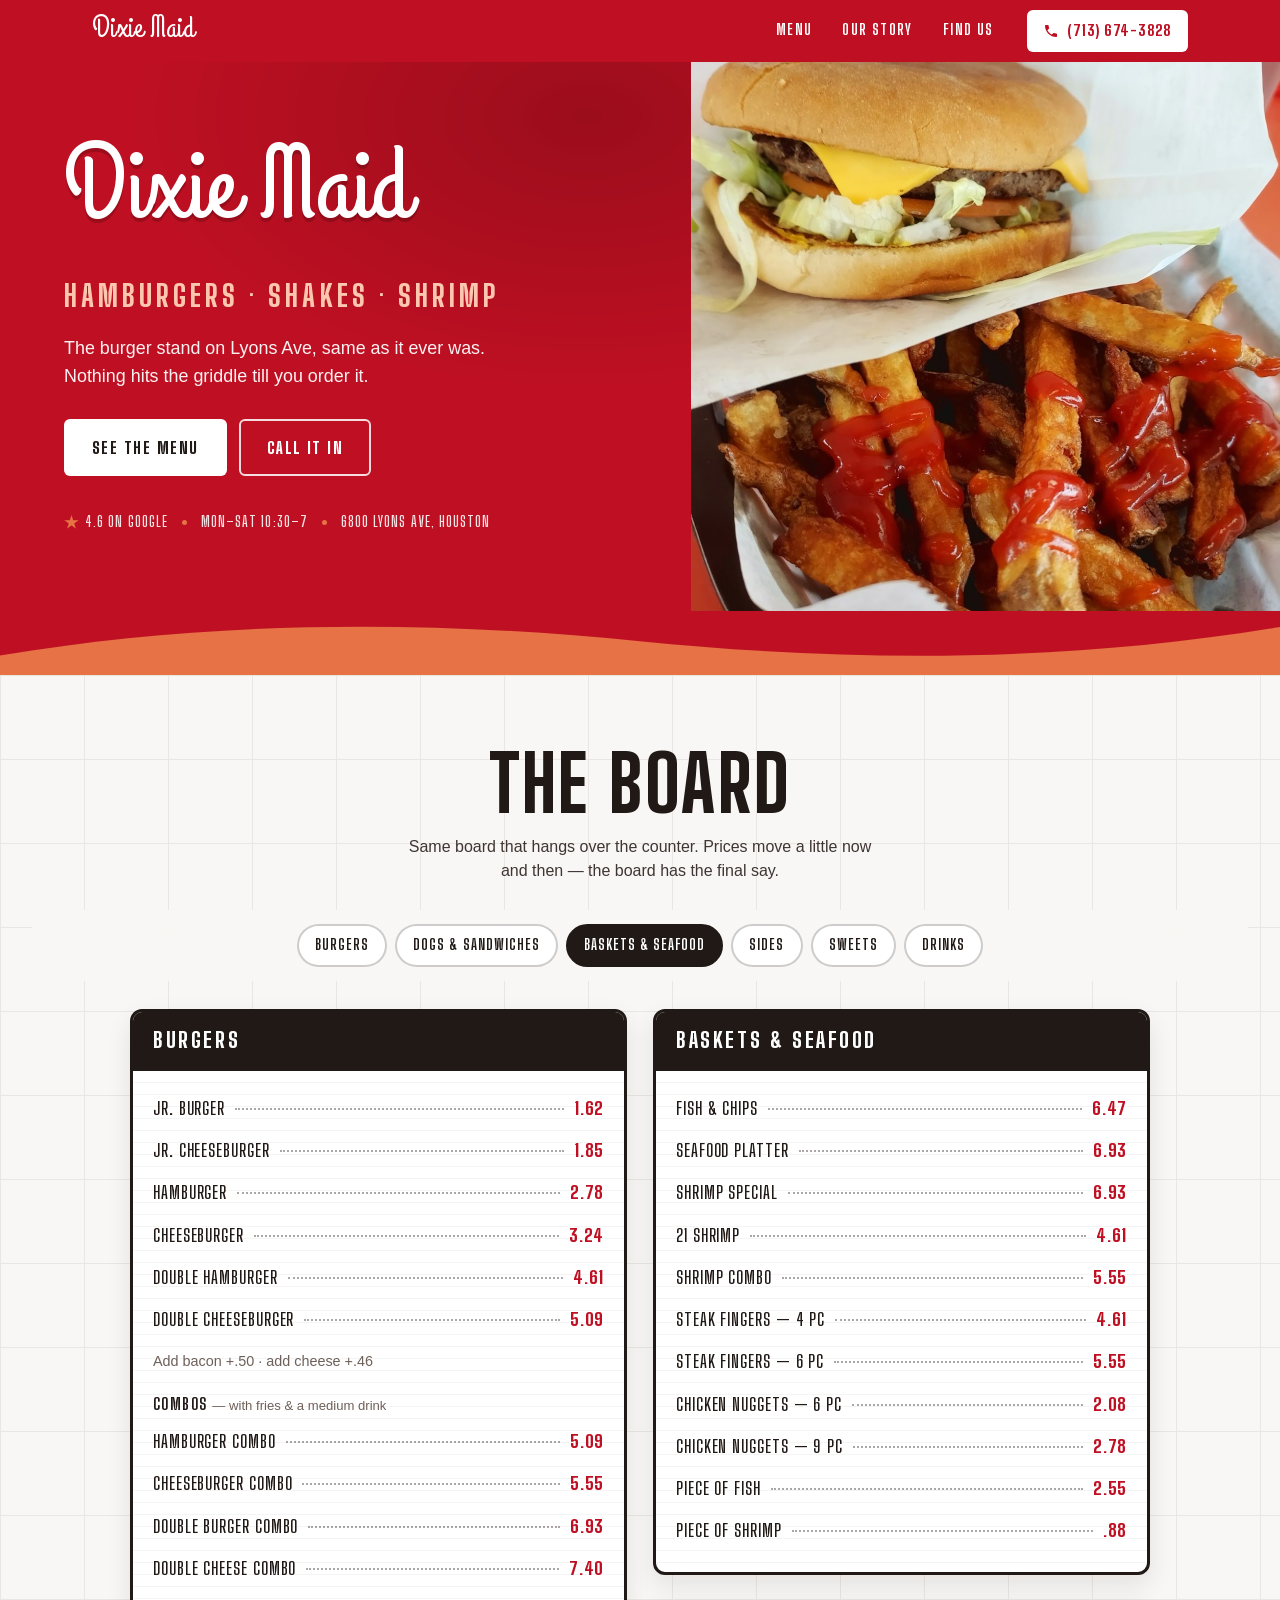
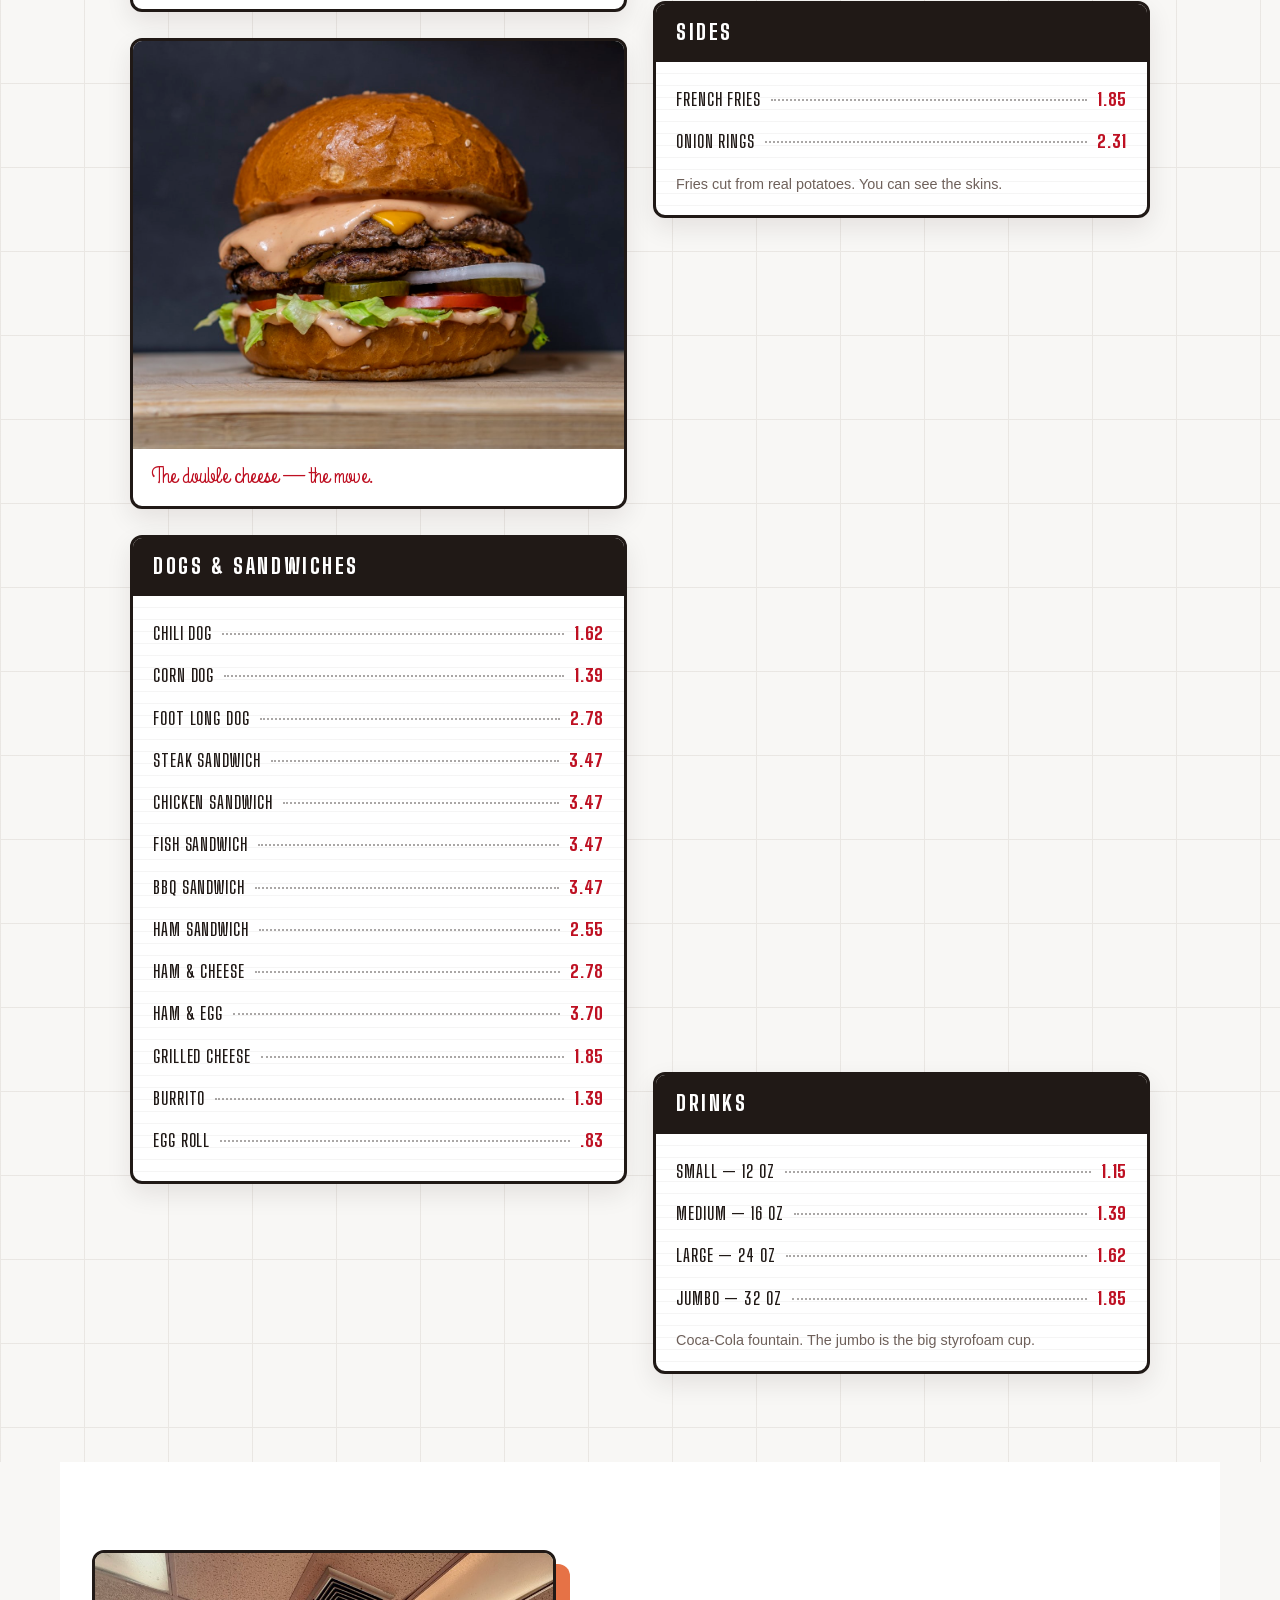
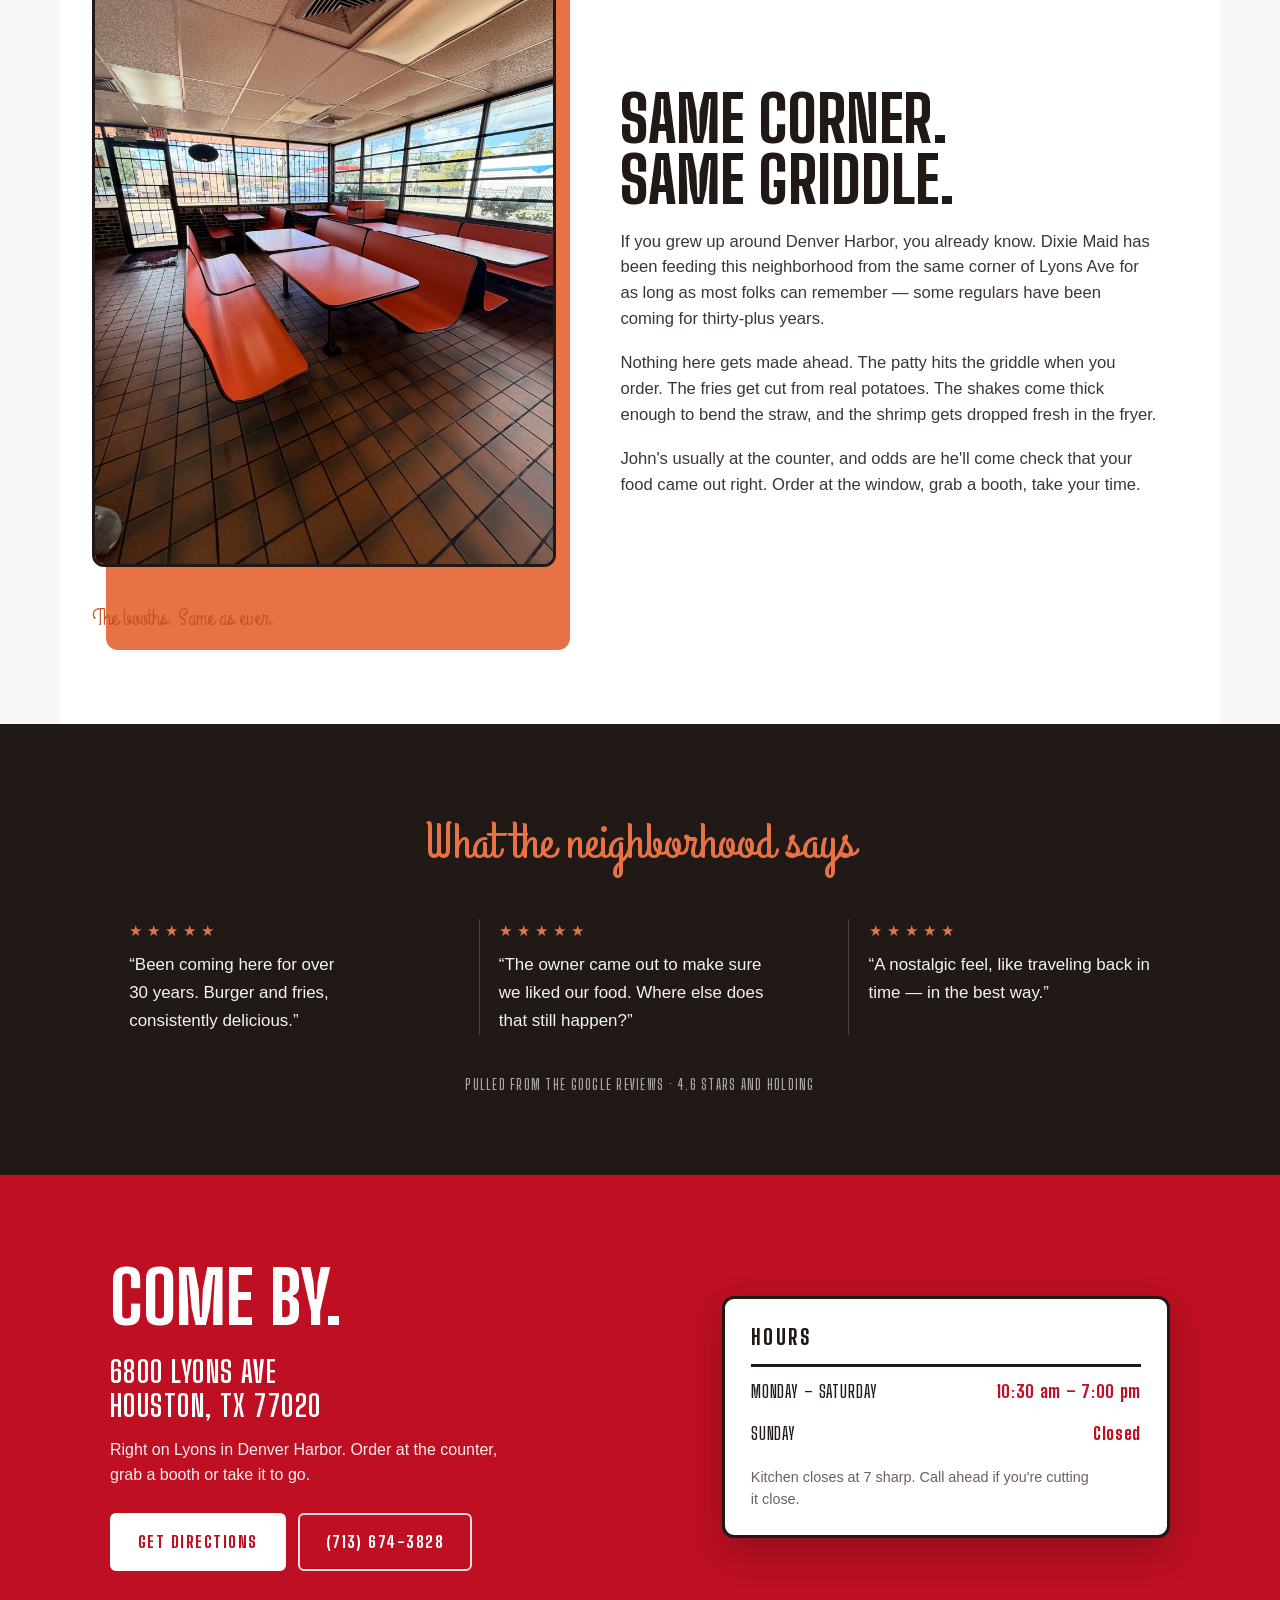
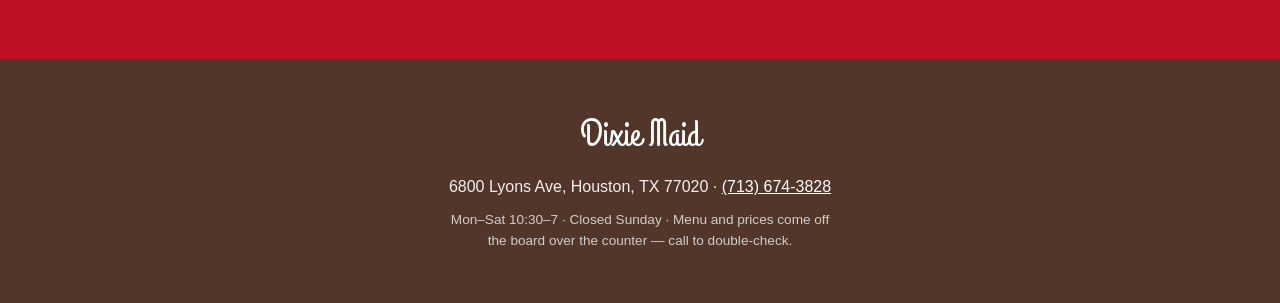
==== index.html @ 7f97a1c9 "Dixie Maid website — letterboard menu, Denver Harbor burger stand Co-Authored-By: Claude Fable 5 <no" ====
<!DOCTYPE html>
<html lang="en">
<head>
<meta charset="UTF-8">
<meta name="viewport" content="width=device-width, initial-scale=1.0">
<title>Dixie Maid — Burgers, Shakes & Shrimp · Denver Harbor, Houston</title>
<meta name="description" content="Dixie Maid, the old-school burger stand at 6800 Lyons Ave in Denver Harbor, Houston. Burgers cooked when you order, hand-cut fries, thick shakes, fried shrimp. Mon–Sat 10:30–7.">
<link rel="preload" href="assets/fonts/grand-hotel.woff2" as="font" type="font/woff2" crossorigin>
<link rel="preload" href="assets/fonts/big-shoulders.woff2" as="font" type="font/woff2" crossorigin>
<link rel="stylesheet" href="styles.css">
</head>
<body>

<a class="skip-link" href="#menu">Skip to the menu</a>

<header class="site-header" id="top">
  <div class="header-inner">
    <a class="wordmark" href="#top" aria-label="Dixie Maid — back to top">Dixie Maid</a>
    <nav class="site-nav" aria-label="Main">
      <a href="#menu">Menu</a>
      <a href="#story">Our Story</a>
      <a href="#findus">Find Us</a>
    </nav>
    <a class="header-phone" href="tel:+17136743828">
      <svg aria-hidden="true" viewBox="0 0 24 24" width="16" height="16"><path fill="currentColor" d="M6.6 10.8c1.4 2.8 3.8 5.1 6.6 6.6l2.2-2.2c.3-.3.7-.4 1-.2 1.1.4 2.4.6 3.6.6.6 0 1 .4 1 1V20c0 .6-.4 1-1 1C10.8 21 3 13.2 3 4c0-.6.4-1 1-1h3.5c.6 0 1 .4 1 1 0 1.3.2 2.5.6 3.6.1.4 0 .7-.2 1l-2.3 2.2z"/></svg>
      <span>(713)&nbsp;674-3828</span>
    </a>
  </div>
</header>

<main>

  <!-- ============ HERO ============ -->
  <section class="hero">
    <div class="hero-panel">
      <p class="hero-mark" aria-hidden="true">Dixie Maid</p>
      <h1 class="hero-line">Hamburgers &middot; Shakes &middot; Shrimp</h1>
      <p class="hero-sub">The burger stand on Lyons Ave, same as it ever was. Nothing hits the griddle till you order it.</p>
      <div class="hero-cta">
        <a class="btn btn-solid" href="#menu">See the Menu</a>
        <a class="btn btn-ghost" href="tel:+17136743828">Call It In</a>
      </div>
      <ul class="hero-facts">
        <li><span class="star" aria-hidden="true">★</span> 4.6 on Google</li>
        <li>Mon–Sat 10:30–7</li>
        <li>6800 Lyons Ave, Houston</li>
      </ul>
    </div>
    <div class="hero-photo">
      <img src="assets/dm-burger-fries.jpg" alt="Dixie Maid cheeseburger on wax paper — lettuce, tomato, mustard — with hand-cut fries striped in ketchup" width="1155" height="1200" fetchpriority="high">
    </div>
  </section>

  <div class="bench-curve" aria-hidden="true">
    <svg viewBox="0 0 1440 72" preserveAspectRatio="none" focusable="false">
      <path d="M0,72 L0,50 C240,10 480,10 720,34 C960,58 1200,58 1440,18 L1440,72 Z" fill="currentColor"/>
    </svg>
  </div>

  <!-- ============ MENU ============ -->
  <section class="menu-section" id="menu" aria-labelledby="menu-title">
    <div class="menu-head">
      <h2 id="menu-title">The Board</h2>
      <p class="menu-note">Same board that hangs over the counter. Prices move a little now and then — the board has the final say.</p>
    </div>

    <nav class="chip-bar" aria-label="Menu sections">
      <a href="#m-burgers">Burgers</a>
      <a href="#m-dogs">Dogs &amp; Sandwiches</a>
      <a href="#m-baskets">Baskets &amp; Seafood</a>
      <a href="#m-sides">Sides</a>
      <a href="#m-sweets">Sweets</a>
      <a href="#m-drinks">Drinks</a>
    </nav>

    <div class="menu-grid">

      <article class="board" id="m-burgers">
        <h3>Burgers</h3>
        <div class="board-body">
          <ul>
            <li><span class="it">Jr. Burger</span><span class="dots"></span><span class="pr">1.62</span></li>
            <li><span class="it">Jr. Cheeseburger</span><span class="dots"></span><span class="pr">1.85</span></li>
            <li><span class="it">Hamburger</span><span class="dots"></span><span class="pr">2.78</span></li>
            <li><span class="it">Cheeseburger</span><span class="dots"></span><span class="pr">3.24</span></li>
            <li><span class="it">Double Hamburger</span><span class="dots"></span><span class="pr">4.61</span></li>
            <li><span class="it">Double Cheeseburger</span><span class="dots"></span><span class="pr">5.09</span></li>
          </ul>
          <p class="board-extra">Add bacon +.50 &middot; add cheese +.46</p>
          <h4>Combos <small>— with fries &amp; a medium drink</small></h4>
          <ul>
            <li><span class="it">Hamburger Combo</span><span class="dots"></span><span class="pr">5.09</span></li>
            <li><span class="it">Cheeseburger Combo</span><span class="dots"></span><span class="pr">5.55</span></li>
            <li><span class="it">Double Burger Combo</span><span class="dots"></span><span class="pr">6.93</span></li>
            <li><span class="it">Double Cheese Combo</span><span class="dots"></span><span class="pr">7.40</span></li>
          </ul>
        </div>
      </article>

      <figure class="board-photo">
        <img src="assets/classic-double.jpg" alt="A double cheeseburger stacked with pickles, onion, tomato and lettuce" width="1200" height="997" loading="lazy">
        <figcaption>The double cheese — the move.</figcaption>
      </figure>

      <article class="board" id="m-dogs">
        <h3>Dogs &amp; Sandwiches</h3>
        <div class="board-body">
          <ul>
            <li><span class="it">Chili Dog</span><span class="dots"></span><span class="pr">1.62</span></li>
            <li><span class="it">Corn Dog</span><span class="dots"></span><span class="pr">1.39</span></li>
            <li><span class="it">Foot Long Dog</span><span class="dots"></span><span class="pr">2.78</span></li>
            <li><span class="it">Steak Sandwich</span><span class="dots"></span><span class="pr">3.47</span></li>
            <li><span class="it">Chicken Sandwich</span><span class="dots"></span><span class="pr">3.47</span></li>
            <li><span class="it">Fish Sandwich</span><span class="dots"></span><span class="pr">3.47</span></li>
            <li><span class="it">BBQ Sandwich</span><span class="dots"></span><span class="pr">3.47</span></li>
            <li><span class="it">Ham Sandwich</span><span class="dots"></span><span class="pr">2.55</span></li>
            <li><span class="it">Ham &amp; Cheese</span><span class="dots"></span><span class="pr">2.78</span></li>
            <li><span class="it">Ham &amp; Egg</span><span class="dots"></span><span class="pr">3.70</span></li>
            <li><span class="it">Grilled Cheese</span><span class="dots"></span><span class="pr">1.85</span></li>
            <li><span class="it">Burrito</span><span class="dots"></span><span class="pr">1.39</span></li>
            <li><span class="it">Egg Roll</span><span class="dots"></span><span class="pr">.83</span></li>
          </ul>
        </div>
      </article>

      <article class="board" id="m-baskets">
        <h3>Baskets &amp; Seafood</h3>
        <div class="board-body">
          <ul>
            <li><span class="it">Fish &amp; Chips</span><span class="dots"></span><span class="pr">6.47</span></li>
            <li><span class="it">Seafood Platter</span><span class="dots"></span><span class="pr">6.93</span></li>
            <li><span class="it">Shrimp Special</span><span class="dots"></span><span class="pr">6.93</span></li>
            <li><span class="it">21 Shrimp</span><span class="dots"></span><span class="pr">4.61</span></li>
            <li><span class="it">Shrimp Combo</span><span class="dots"></span><span class="pr">5.55</span></li>
            <li><span class="it">Steak Fingers — 4 pc</span><span class="dots"></span><span class="pr">4.61</span></li>
            <li><span class="it">Steak Fingers — 6 pc</span><span class="dots"></span><span class="pr">5.55</span></li>
            <li><span class="it">Chicken Nuggets — 6 pc</span><span class="dots"></span><span class="pr">2.08</span></li>
            <li><span class="it">Chicken Nuggets — 9 pc</span><span class="dots"></span><span class="pr">2.78</span></li>
            <li><span class="it">Piece of Fish</span><span class="dots"></span><span class="pr">2.55</span></li>
            <li><span class="it">Piece of Shrimp</span><span class="dots"></span><span class="pr">.88</span></li>
          </ul>
        </div>
      </article>

      <article class="board" id="m-sides">
        <h3>Sides</h3>
        <div class="board-body">
          <ul>
            <li><span class="it">French Fries</span><span class="dots"></span><span class="pr">1.85</span></li>
            <li><span class="it">Onion Rings</span><span class="dots"></span><span class="pr">2.31</span></li>
          </ul>
          <p class="board-extra">Fries cut from real potatoes. You can see the skins.</p>
        </div>
      </article>

      <figure class="board-photo">
        <img src="assets/strawberry-shake.jpg" alt="A thick strawberry shake in a tall glass, topped with fresh strawberries" width="900" height="600" loading="lazy">
        <figcaption>Strawberry shake. They come thick.</figcaption>
      </figure>

      <article class="board" id="m-sweets">
        <h3>Sweets</h3>
        <div class="board-body">
          <ul class="no-price">
            <li><span class="it">Shakes &amp; Malts</span><span class="flavor">strawberry &middot; vanilla &middot; chocolate</span></li>
            <li><span class="it">Sundaes</span></li>
            <li><span class="it">Floats</span></li>
            <li><span class="it">Banana Split</span></li>
            <li><span class="it">Cones</span></li>
            <li><span class="it">Cup of Ice</span></li>
          </ul>
          <p class="board-extra">Sweets prices live on the other board. Ask at the counter.</p>
        </div>
      </article>

      <article class="board" id="m-drinks">
        <h3>Drinks</h3>
        <div class="board-body">
          <ul>
            <li><span class="it">Small — 12 oz</span><span class="dots"></span><span class="pr">1.15</span></li>
            <li><span class="it">Medium — 16 oz</span><span class="dots"></span><span class="pr">1.39</span></li>
            <li><span class="it">Large — 24 oz</span><span class="dots"></span><span class="pr">1.62</span></li>
            <li><span class="it">Jumbo — 32 oz</span><span class="dots"></span><span class="pr">1.85</span></li>
          </ul>
          <p class="board-extra">Coca-Cola fountain. The jumbo is the big styrofoam cup.</p>
        </div>
      </article>

    </div>
  </section>

  <!-- ============ STORY ============ -->
  <section class="story" id="story" aria-labelledby="story-title">
    <div class="story-photo">
      <img src="assets/dm-booths.jpg" alt="The orange booths inside Dixie Maid, sun coming through the front windows" width="825" height="1100" loading="lazy">
      <p class="photo-tag">The booths. Same as ever.</p>
    </div>
    <div class="story-copy">
      <h2 id="story-title">Same corner.<br>Same griddle.</h2>
      <p>If you grew up around Denver Harbor, you already know. Dixie Maid has been feeding this neighborhood from the same corner of Lyons Ave for as long as most folks can remember — some regulars have been coming for thirty-plus years.</p>
      <p>Nothing here gets made ahead. The patty hits the griddle when you order. The fries get cut from real potatoes. The shakes come thick enough to bend the straw, and the shrimp gets dropped fresh in the fryer.</p>
      <p>John's usually at the counter, and odds are he'll come check that your food came out right. Order at the window, grab a booth, take your time.</p>
    </div>
  </section>

  <!-- ============ QUOTES ============ -->
  <section class="quotes" aria-labelledby="quotes-title">
    <h2 id="quotes-title">What the neighborhood says</h2>
    <div class="quote-row">
      <blockquote>
        <p class="stars" aria-hidden="true">★★★★★</p>
        <p>&ldquo;Been coming here for over 30 years. Burger and fries, consistently delicious.&rdquo;</p>
      </blockquote>
      <blockquote>
        <p class="stars" aria-hidden="true">★★★★★</p>
        <p>&ldquo;The owner came out to make sure we liked our food. Where else does that still happen?&rdquo;</p>
      </blockquote>
      <blockquote>
        <p class="stars" aria-hidden="true">★★★★★</p>
        <p>&ldquo;A nostalgic feel, like traveling back in time — in the best way.&rdquo;</p>
      </blockquote>
    </div>
    <p class="quotes-src">Pulled from the Google reviews &middot; 4.6 stars and holding</p>
  </section>

  <!-- ============ FIND US ============ -->
  <section class="findus" id="findus" aria-labelledby="findus-title">
    <div class="findus-inner">
      <div class="findus-copy">
        <h2 id="findus-title">Come by.</h2>
        <p class="address">6800 Lyons Ave<br>Houston, TX 77020</p>
        <p class="findus-note">Right on Lyons in Denver Harbor. Order at the counter, grab a booth or take it to go.</p>
        <div class="findus-cta">
          <a class="btn btn-red" href="https://maps.google.com/?q=Dixie+Maid,+6800+Lyons+Ave,+Houston,+TX+77020" target="_blank" rel="noopener">Get Directions</a>
          <a class="btn btn-line" href="tel:+17136743828">(713) 674-3828</a>
        </div>
      </div>
      <div class="hours" role="table" aria-label="Hours">
        <h3>Hours</h3>
        <dl>
          <div><dt>Monday – Saturday</dt><dd>10:30 am – 7:00 pm</dd></div>
          <div><dt>Sunday</dt><dd>Closed</dd></div>
        </dl>
        <p class="hours-note">Kitchen closes at 7 sharp. Call ahead if you're cutting it close.</p>
      </div>
    </div>
  </section>

</main>

<footer class="site-footer">
  <p class="footer-mark">Dixie Maid</p>
  <p>6800 Lyons Ave, Houston, TX 77020 &middot; <a href="tel:+17136743828">(713) 674-3828</a></p>
  <p class="footer-small">Mon–Sat 10:30–7 &middot; Closed Sunday &middot; Menu and prices come off the board over the counter — call to double-check.</p>
</footer>

<a class="menu-fab" href="#menu" aria-label="Jump to the menu" hidden>Menu&nbsp;↑</a>

<script src="script.js" defer></script>
</body>
</html>
---- styles.css ----
/* ==========================================================================
   Dixie Maid — 6800 Lyons Ave, Denver Harbor, Houston
   Letterboard menu, bench orange, sign red, white tile.
   ========================================================================== */

@font-face {
  font-family: 'Grand Hotel';
  font-style: normal;
  font-weight: 400;
  font-display: swap;
  src: url('assets/fonts/grand-hotel.woff2') format('woff2');
}
@font-face {
  font-family: 'Big Shoulders';
  font-style: normal;
  font-weight: 100 900;
  font-display: swap;
  src: url('assets/fonts/big-shoulders.woff2') format('woff2');
}

:root {
  /* palette */
  --red: oklch(0.51 0.2 25);            /* sign red ≈ #c0122c */
  --red-deep: oklch(0.44 0.18 26);
  --orange: oklch(0.68 0.155 41);       /* bench orange ≈ #e06a3b */
  --orange-deep: oklch(0.58 0.15 41);
  --ink: oklch(0.22 0.012 40);          /* griddle black ≈ #221d1b */
  --ink-soft: oklch(0.34 0.015 40);
  --muted: oklch(0.5 0.02 45);
  --tile: oklch(0.977 0.003 80);        /* white tile */
  --board: #ffffff;
  --brown: oklch(0.36 0.045 45);        /* quarry tile brown */
  --tile-line: oklch(0.928 0.006 70);

  /* type */
  --script: 'Grand Hotel', 'Brush Script MT', cursive;
  --sign: 'Big Shoulders', 'Arial Narrow', sans-serif;
  --body: -apple-system, BlinkMacSystemFont, 'Segoe UI', Helvetica, Arial, sans-serif;

  /* layout */
  --header-h: 62px;
  --z-sticky: 10;
  --z-header: 20;
  --z-fab: 30;

  --ease-out: cubic-bezier(0.16, 1, 0.3, 1);
}

/* ---------- reset-ish ---------- */
*, *::before, *::after { box-sizing: border-box; }
html { scroll-behavior: smooth; }
body {
  margin: 0;
  font-family: var(--body);
  color: var(--ink);
  background: var(--tile);
  line-height: 1.55;
  -webkit-font-smoothing: antialiased;
}
img { max-width: 100%; height: auto; display: block; }
h1, h2, h3, h4 { margin: 0; text-wrap: balance; }
p { margin: 0; text-wrap: pretty; }
ul, dl, figure, blockquote { margin: 0; padding: 0; }
li { list-style: none; }
a { color: inherit; }

:focus-visible {
  outline: 3px solid var(--orange);
  outline-offset: 2px;
  border-radius: 2px;
}

.skip-link {
  position: absolute;
  left: 12px; top: -60px;
  z-index: calc(var(--z-header) + 1);
  background: var(--ink); color: #fff;
  padding: 10px 18px;
  font-family: var(--sign);
  font-weight: 700;
  text-transform: uppercase;
  letter-spacing: 0.06em;
  text-decoration: none;
  border-radius: 0 0 8px 8px;
  transition: top 0.2s var(--ease-out);
}
.skip-link:focus { top: 0; }

/* ---------- header ---------- */
.site-header {
  position: sticky;
  top: 0;
  z-index: var(--z-header);
  background: var(--red);
  color: #fff;
  transition: box-shadow 0.3s ease;
}
.site-header.scrolled { box-shadow: 0 4px 18px rgba(20, 8, 5, 0.28); }
.header-inner {
  max-width: 1160px;
  margin-inline: auto;
  height: var(--header-h);
  padding-inline: clamp(16px, 3vw, 32px);
  display: flex;
  align-items: center;
  gap: clamp(14px, 3vw, 32px);
}
.wordmark {
  font-family: var(--script);
  font-size: 1.85rem;
  line-height: 1;
  text-decoration: none;
  margin-top: -4px; /* optical: script sits low */
}
.site-nav {
  display: flex;
  gap: clamp(12px, 2.5vw, 26px);
  margin-left: auto;
}
.site-nav a {
  font-family: var(--sign);
  font-weight: 700;
  font-size: 0.95rem;
  letter-spacing: 0.09em;
  text-transform: uppercase;
  text-decoration: none;
  padding: 6px 2px;
  border-bottom: 2px solid transparent;
}
.site-nav a:hover { border-bottom-color: #fff; }
.header-phone {
  display: inline-flex;
  align-items: center;
  gap: 8px;
  background: #fff;
  color: var(--red);
  font-family: var(--sign);
  font-weight: 800;
  font-size: 0.95rem;
  letter-spacing: 0.05em;
  text-decoration: none;
  padding: 9px 16px;
  border-radius: 6px;
  transition: background 0.2s ease, color 0.2s ease, transform 0.2s var(--ease-out);
}
.header-phone:hover { background: var(--ink); color: #fff; transform: translateY(-1px); }
@media (max-width: 660px) {
  .header-phone span { display: none; }
  .header-phone { padding: 10px; border-radius: 8px; }
  .wordmark { font-size: 1.6rem; }
  .site-nav { gap: 14px; }
  .site-nav a { font-size: 0.88rem; letter-spacing: 0.06em; }
}

/* ---------- hero ---------- */
.hero {
  display: grid;
  grid-template-columns: minmax(0, 1.08fr) minmax(0, 0.92fr);
  background: var(--red);
  color: #fff;
}
.hero-panel {
  padding: clamp(2.6rem, 6vw, 5.5rem) clamp(1.25rem, 5vw, 5rem);
  display: flex;
  flex-direction: column;
  justify-content: center;
  background:
    radial-gradient(120% 90% at 85% 10%, rgba(0, 0, 0, 0.18), transparent 55%),
    var(--red);
}
.hero-mark {
  font-family: var(--script);
  font-size: clamp(4rem, 9vw, 6.5rem);
  line-height: 0.95;
  text-shadow: 0 4px 0 rgba(0, 0, 0, 0.18);
  margin-bottom: 0.35em;
}
.hero-line {
  font-family: var(--sign);
  font-weight: 800;
  font-size: clamp(1.25rem, 2.4vw, 1.8rem);
  letter-spacing: 0.14em;
  text-transform: uppercase;
  color: oklch(0.87 0.07 45); /* pale bench orange on red */
}
.hero-sub {
  margin-top: 0.9em;
  font-size: clamp(1rem, 1.4vw, 1.15rem);
  max-width: 44ch;
  color: rgba(255, 255, 255, 0.94);
}
.hero-cta {
  display: flex;
  flex-wrap: wrap;
  gap: 12px;
  margin-top: 1.8em;
}
.hero-facts {
  display: flex;
  flex-wrap: wrap;
  gap: 6px 0;
  margin-top: 2.2em;
  font-family: var(--sign);
  font-weight: 600;
  font-size: 0.95rem;
  letter-spacing: 0.07em;
  text-transform: uppercase;
  color: rgba(255, 255, 255, 0.88);
}
.hero-facts li { display: flex; align-items: center; }
.hero-facts li + li::before {
  content: '';
  width: 5px; height: 5px;
  border-radius: 50%;
  background: var(--orange);
  margin-inline: 14px;
}
.hero-facts .star { color: var(--orange); margin-right: 6px; font-size: 1.05em; }
.hero-photo { position: relative; min-height: 100%; }
.hero-photo img {
  position: absolute;
  inset: 0;
  width: 100%;
  height: 100%;
  object-fit: cover;
}
@media (max-width: 860px) {
  .hero { grid-template-columns: 1fr; }
  .hero-panel { padding-block: 2.4rem 2.2rem; }
  .hero-photo { min-height: 0; }
  .hero-photo img {
    position: static;
    aspect-ratio: 16 / 10;
    height: auto;
    object-fit: cover;
    object-position: 50% 38%;
  }
  .hero-facts { font-size: 0.85rem; }
  .hero-facts li + li::before { margin-inline: 10px; }
}

/* ---------- buttons ---------- */
.btn {
  display: inline-block;
  font-family: var(--sign);
  font-weight: 800;
  font-size: 1.02rem;
  letter-spacing: 0.09em;
  text-transform: uppercase;
  text-decoration: none;
  padding: 14px 26px;
  border-radius: 6px;
  border: 2px solid transparent;
  transition: background 0.2s ease, color 0.2s ease, border-color 0.2s ease, transform 0.2s var(--ease-out);
}
.btn:hover { transform: translateY(-2px); }
.btn:active { transform: translateY(0); }
.btn-solid { background: #fff; color: var(--ink); }
.btn-solid:hover { background: var(--orange); color: var(--ink); }
.btn-ghost { border-color: rgba(255, 255, 255, 0.85); color: #fff; }
.btn-ghost:hover { background: #fff; color: var(--red); }
.btn-red { background: #fff; color: var(--red); }
.btn-red:hover { background: var(--ink); color: #fff; }
.btn-line { border-color: rgba(255, 255, 255, 0.85); color: #fff; }
.btn-line:hover { background: #fff; color: var(--red); }

/* ---------- bench curve divider ---------- */
.bench-curve {
  color: var(--orange);
  background: var(--red);
  line-height: 0;
}
.bench-curve svg {
  display: block;
  width: 100%;
  height: clamp(34px, 5vw, 64px);
}

/* ---------- menu ---------- */
.menu-section {
  background-color: var(--tile);
  background-image:
    linear-gradient(var(--tile-line) 1px, transparent 1px),
    linear-gradient(90deg, var(--tile-line) 1px, transparent 1px);
  background-size: 84px 84px;
  padding: clamp(2.8rem, 6vw, 4.5rem) clamp(1rem, 4vw, 2rem) clamp(3.5rem, 7vw, 5.5rem);
  scroll-margin-top: var(--header-h);
}
.menu-head { text-align: center; max-width: 720px; margin-inline: auto; }
.menu-head h2 {
  font-family: var(--sign);
  font-weight: 800;
  font-size: clamp(2.8rem, 7vw, 4.8rem);
  line-height: 0.95;
  text-transform: uppercase;
  letter-spacing: 0.03em;
}
.menu-note {
  margin-top: 0.9em;
  color: var(--ink-soft);
  font-size: 1rem;
  max-width: 52ch;
  margin-inline: auto;
}

.chip-bar {
  position: sticky;
  top: var(--header-h);
  z-index: var(--z-sticky);
  display: flex;
  gap: 8px;
  justify-content: safe center;
  overflow-x: auto;
  scrollbar-width: none;
  padding: 14px 4px;
  margin-top: 1.6rem;
  -webkit-overflow-scrolling: touch;
  background: linear-gradient(oklch(0.977 0.003 80 / 0.92), oklch(0.977 0.003 80 / 0.92));
  backdrop-filter: blur(6px);
}
.chip-bar::-webkit-scrollbar { display: none; }
.chip-bar a {
  flex: 0 0 auto;
  font-family: var(--sign);
  font-weight: 700;
  font-size: 0.92rem;
  letter-spacing: 0.07em;
  text-transform: uppercase;
  text-decoration: none;
  color: var(--ink);
  background: var(--board);
  border: 2px solid oklch(0.22 0.012 40 / 0.22);
  border-radius: 999px;
  padding: 8px 16px;
  transition: border-color 0.2s ease, background 0.2s ease, color 0.2s ease;
}
.chip-bar a:hover { border-color: var(--ink); }
.chip-bar a.active {
  background: var(--ink);
  border-color: var(--ink);
  color: #fff;
}

.menu-grid {
  columns: 2;
  column-gap: 26px;
  max-width: 1020px;
  margin: 1.8rem auto 0;
}
@media (max-width: 760px) {
  .menu-grid { columns: 1; }
}

.board, .board-photo {
  break-inside: avoid;
  margin-bottom: 26px;
  border: 3px solid var(--ink);
  border-radius: 12px;
  background: var(--board);
  overflow: hidden;
  box-shadow: 0 10px 26px rgba(30, 14, 8, 0.09);
  scroll-margin-top: calc(var(--header-h) + 74px);
}
.board h3 {
  background: var(--ink);
  color: #fff;
  font-family: var(--sign);
  font-weight: 800;
  font-size: 1.35rem;
  letter-spacing: 0.12em;
  text-transform: uppercase;
  padding: 12px 20px 13px;
}
.board-body {
  padding: 16px 20px 20px;
  background-image: repeating-linear-gradient(
    180deg,
    transparent 0 11px,
    oklch(0.22 0.012 40 / 0.045) 11px 12px
  );
}
.board-body ul li {
  display: flex;
  align-items: baseline;
  gap: 10px;
  padding: 7px 0;
}
.board-body .it {
  font-family: var(--sign);
  font-weight: 600;
  font-size: 1.14rem;
  letter-spacing: 0.05em;
  text-transform: uppercase;
}
.board-body .dots {
  flex: 1;
  min-width: 24px;
  border-bottom: 2px dotted oklch(0.22 0.012 40 / 0.38);
  transform: translateY(-5px);
}
.board-body .pr {
  font-family: var(--sign);
  font-weight: 800;
  font-size: 1.14rem;
  letter-spacing: 0.04em;
  color: var(--red);
  font-variant-numeric: tabular-nums;
}
.board-body h4 {
  font-family: var(--sign);
  font-weight: 700;
  font-size: 1.02rem;
  letter-spacing: 0.09em;
  text-transform: uppercase;
  margin-top: 18px;
  padding-bottom: 4px;
}
.board-body h4 small {
  font-family: var(--body);
  font-weight: 400;
  font-size: 0.82rem;
  letter-spacing: 0;
  text-transform: none;
  color: var(--muted);
}
.board-extra {
  margin-top: 10px;
  font-size: 0.9rem;
  color: var(--muted);
}
.no-price .flavor {
  margin-left: auto;
  font-size: 0.85rem;
  color: var(--muted);
  text-align: right;
}

.board-photo img { width: 100%; }
.board-photo figcaption {
  font-family: var(--script);
  font-size: 1.4rem;
  color: var(--red);
  padding: 10px 18px 12px;
}

/* ---------- story ---------- */
.story {
  background: #fff;
  display: grid;
  grid-template-columns: minmax(0, 0.9fr) minmax(0, 1.1fr);
  gap: clamp(2rem, 5vw, 4.5rem);
  align-items: center;
  max-width: 1160px;
  margin-inline: auto;
  padding: clamp(3rem, 7vw, 5.5rem) clamp(1.25rem, 4vw, 2rem);
  scroll-margin-top: var(--header-h);
}
.story-photo { position: relative; }
.story-photo::before {
  content: '';
  position: absolute;
  inset: 14px -14px -14px 14px;
  background: var(--orange);
  border-radius: 12px;
}
.story-photo img {
  position: relative;
  border: 3px solid var(--ink);
  border-radius: 12px;
}
.photo-tag {
  position: relative;
  font-family: var(--script);
  font-size: 1.4rem;
  color: var(--orange-deep);
  margin-top: 34px; /* clears the orange mat behind the photo */
}
.story-copy h2 {
  font-family: var(--sign);
  font-weight: 800;
  font-size: clamp(2.5rem, 5.5vw, 4rem);
  line-height: 0.95;
  text-transform: uppercase;
}
.story-copy p {
  margin-top: 1.1em;
  max-width: 58ch;
  font-size: 1.04rem;
  color: var(--ink-soft);
}
@media (max-width: 860px) {
  .story { grid-template-columns: 1fr; }
  .story-photo { order: 2; max-width: 440px; }
}

/* ---------- quotes ---------- */
.quotes {
  background: var(--ink);
  color: #fff;
  padding: clamp(3rem, 7vw, 5rem) clamp(1.25rem, 4vw, 2rem);
  text-align: center;
}
.quotes h2 {
  font-family: var(--script);
  font-weight: 400;
  font-size: clamp(2.2rem, 4.5vw, 3.2rem);
  color: var(--orange);
}
.quote-row {
  display: flex;
  gap: clamp(1.5rem, 4vw, 3rem);
  max-width: 1060px;
  margin: 2.2rem auto 0;
  text-align: left;
}
.quote-row blockquote { flex: 1; padding-inline: clamp(0.5rem, 1.5vw, 1.5rem); }
.quote-row blockquote + blockquote { border-left: 1px solid rgba(255, 255, 255, 0.18); }
.stars {
  color: var(--orange);
  letter-spacing: 5px;
  font-size: 0.95rem;
  margin-bottom: 0.6em;
}
.quote-row blockquote p:last-child {
  font-size: 1.06rem;
  line-height: 1.65;
  color: rgba(255, 255, 255, 0.95);
}
.quotes-src {
  margin-top: 2.4rem;
  font-family: var(--sign);
  font-weight: 600;
  font-size: 0.88rem;
  letter-spacing: 0.09em;
  text-transform: uppercase;
  color: rgba(255, 255, 255, 0.62);
}
@media (max-width: 760px) {
  .quote-row { flex-direction: column; gap: 1.8rem; }
  .quote-row blockquote + blockquote {
    border-left: 0;
    border-top: 1px solid rgba(255, 255, 255, 0.18);
    padding-top: 1.8rem;
  }
}

/* ---------- find us ---------- */
.findus {
  background: var(--red);
  color: #fff;
  padding: clamp(3rem, 7vw, 5.5rem) clamp(1.25rem, 4vw, 2rem);
  scroll-margin-top: var(--header-h);
}
.findus-inner {
  max-width: 1060px;
  margin-inline: auto;
  display: grid;
  grid-template-columns: minmax(0, 1.1fr) minmax(0, 0.9fr);
  gap: clamp(2rem, 5vw, 4rem);
  align-items: center;
}
.findus-copy h2 {
  font-family: var(--sign);
  font-weight: 800;
  font-size: clamp(2.8rem, 6vw, 4.5rem);
  line-height: 0.95;
  text-transform: uppercase;
}
.address {
  margin-top: 0.8em;
  font-family: var(--sign);
  font-weight: 700;
  font-size: clamp(1.4rem, 2.5vw, 1.8rem);
  letter-spacing: 0.05em;
  text-transform: uppercase;
  line-height: 1.2;
}
.findus-note {
  margin-top: 0.9em;
  max-width: 44ch;
  color: rgba(255, 255, 255, 0.92);
}
.findus-cta {
  display: flex;
  flex-wrap: wrap;
  gap: 12px;
  margin-top: 1.6em;
}
.hours {
  background: var(--board);
  color: var(--ink);
  border: 3px solid var(--ink);
  border-radius: 12px;
  padding: 22px 26px 24px;
  box-shadow: 0 14px 34px rgba(30, 10, 5, 0.25);
}
.hours h3 {
  font-family: var(--sign);
  font-weight: 800;
  font-size: 1.3rem;
  letter-spacing: 0.12em;
  text-transform: uppercase;
  padding-bottom: 10px;
  border-bottom: 3px solid var(--ink);
}
.hours dl div {
  display: flex;
  align-items: baseline;
  gap: 10px;
  padding: 12px 0 4px;
}
.hours dt {
  font-family: var(--sign);
  font-weight: 600;
  font-size: 1.08rem;
  letter-spacing: 0.05em;
  text-transform: uppercase;
}
.hours dd {
  margin-left: auto;
  font-family: var(--sign);
  font-weight: 800;
  font-size: 1.08rem;
  letter-spacing: 0.04em;
  color: var(--red);
  white-space: nowrap;
}
.hours-note {
  margin-top: 14px;
  font-size: 0.9rem;
  color: var(--muted);
}
@media (max-width: 860px) {
  .findus-inner { grid-template-columns: 1fr; }
}

/* ---------- footer ---------- */
.site-footer {
  background: var(--brown);
  color: rgba(255, 255, 255, 0.92);
  text-align: center;
  padding: 3rem 1.25rem 3.2rem;
}
.footer-mark {
  font-family: var(--script);
  font-size: 2.3rem;
  color: #fff;
}
.site-footer p + p { margin-top: 0.7em; }
.site-footer a { color: #fff; }
.footer-small {
  font-size: 0.85rem;
  color: rgba(255, 255, 255, 0.75);
  max-width: 52ch;
  margin-inline: auto;
}

/* ---------- menu fab ---------- */
.menu-fab {
  position: fixed;
  right: 18px;
  bottom: 18px;
  z-index: var(--z-fab);
  background: var(--ink);
  color: #fff;
  font-family: var(--sign);
  font-weight: 700;
  font-size: 0.95rem;
  letter-spacing: 0.08em;
  text-transform: uppercase;
  text-decoration: none;
  padding: 13px 20px;
  border-radius: 999px;
  box-shadow: 0 8px 22px rgba(20, 8, 5, 0.35);
  opacity: 0;
  translate: 0 10px;
  pointer-events: none;
  transition: opacity 0.3s ease, translate 0.3s var(--ease-out);
}
.menu-fab.show {
  opacity: 1;
  translate: 0 0;
  pointer-events: auto;
}
.menu-fab:hover { background: var(--red); }

/* ---------- reveals (JS adds .rv; default markup stays visible) ---------- */
html.js .rv {
  opacity: 0;
  translate: 0 18px;
  transition: opacity 0.7s var(--ease-out), translate 0.7s var(--ease-out);
  transition-delay: var(--rv-delay, 0s);
}
html.js .rv.in { opacity: 1; translate: 0 0; }
html.capture .rv { opacity: 1 !important; translate: 0 0 !important; transition: none !important; }

@media (prefers-reduced-motion: reduce) {
  html { scroll-behavior: auto; }
  *, *::before, *::after {
    animation-duration: 0.01ms !important;
    transition-duration: 0.01ms !important;
  }
  html.js .rv { opacity: 1; translate: 0 0; }
}
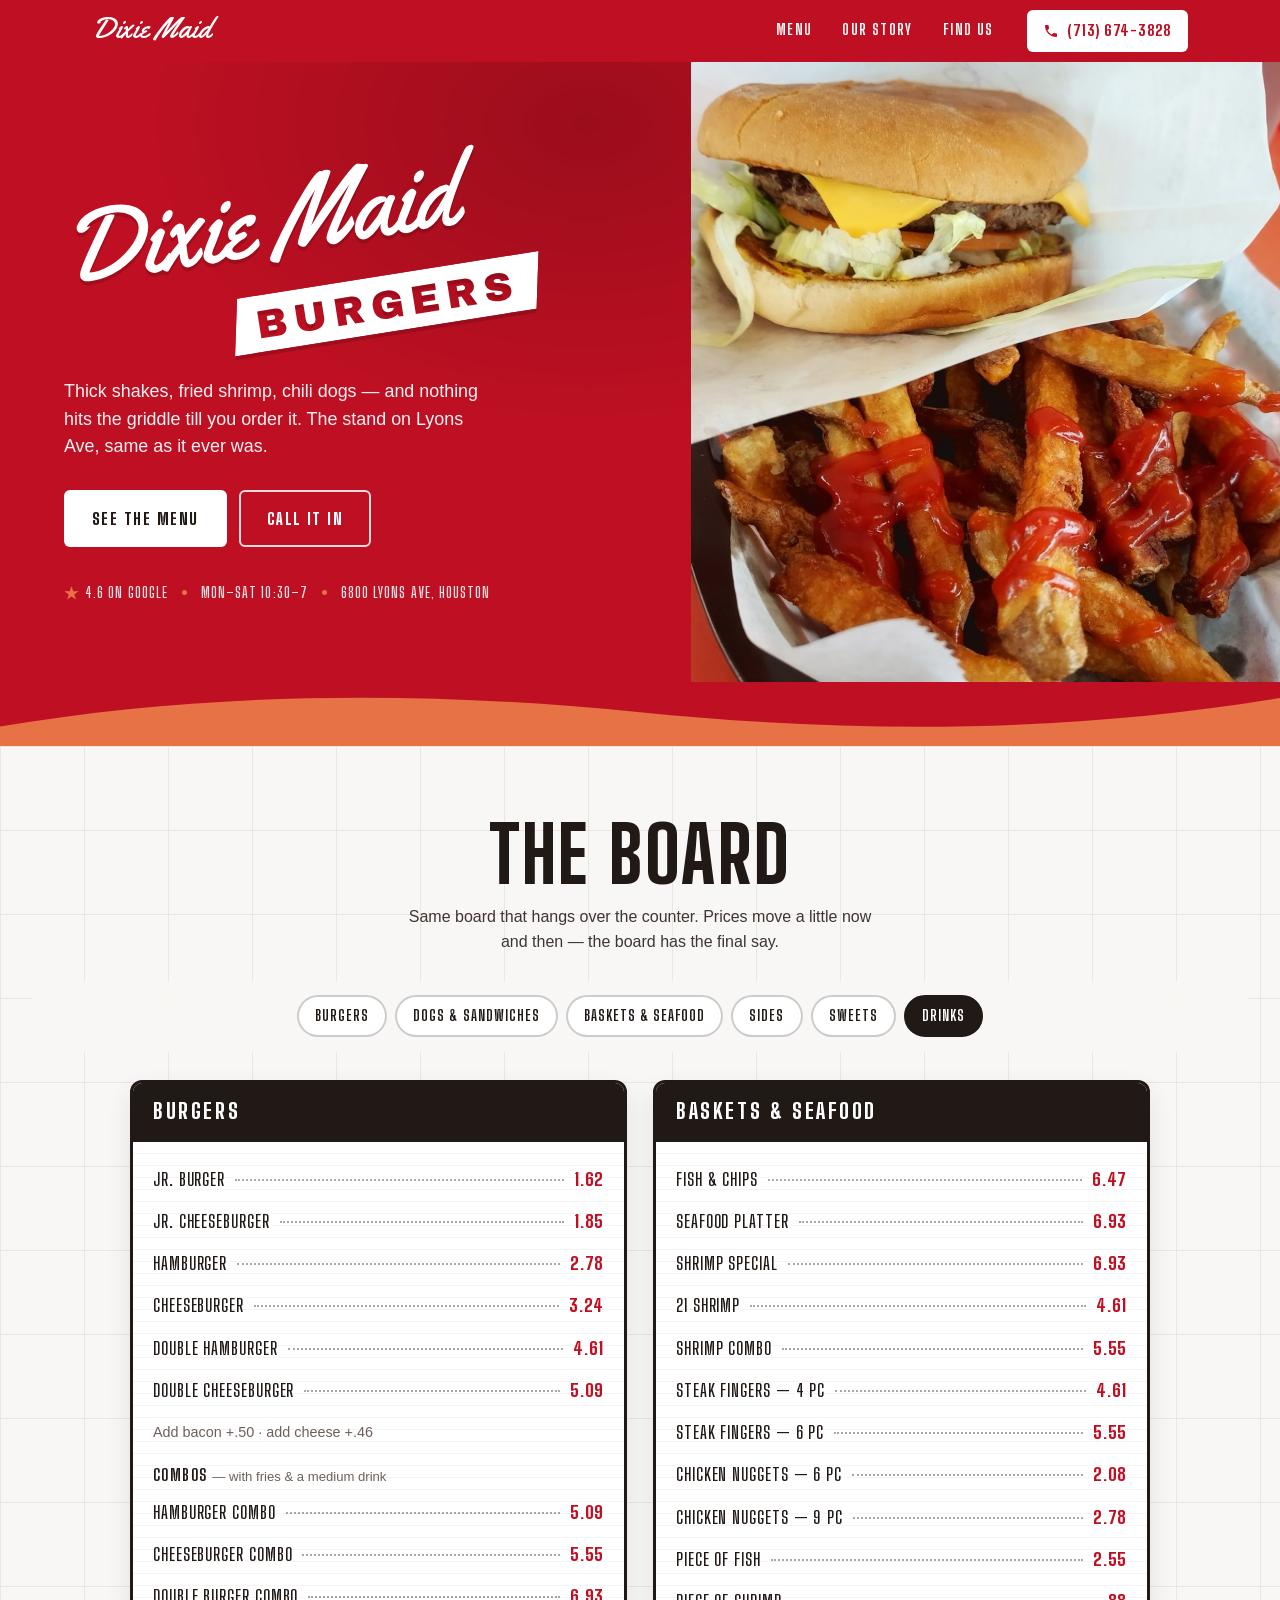
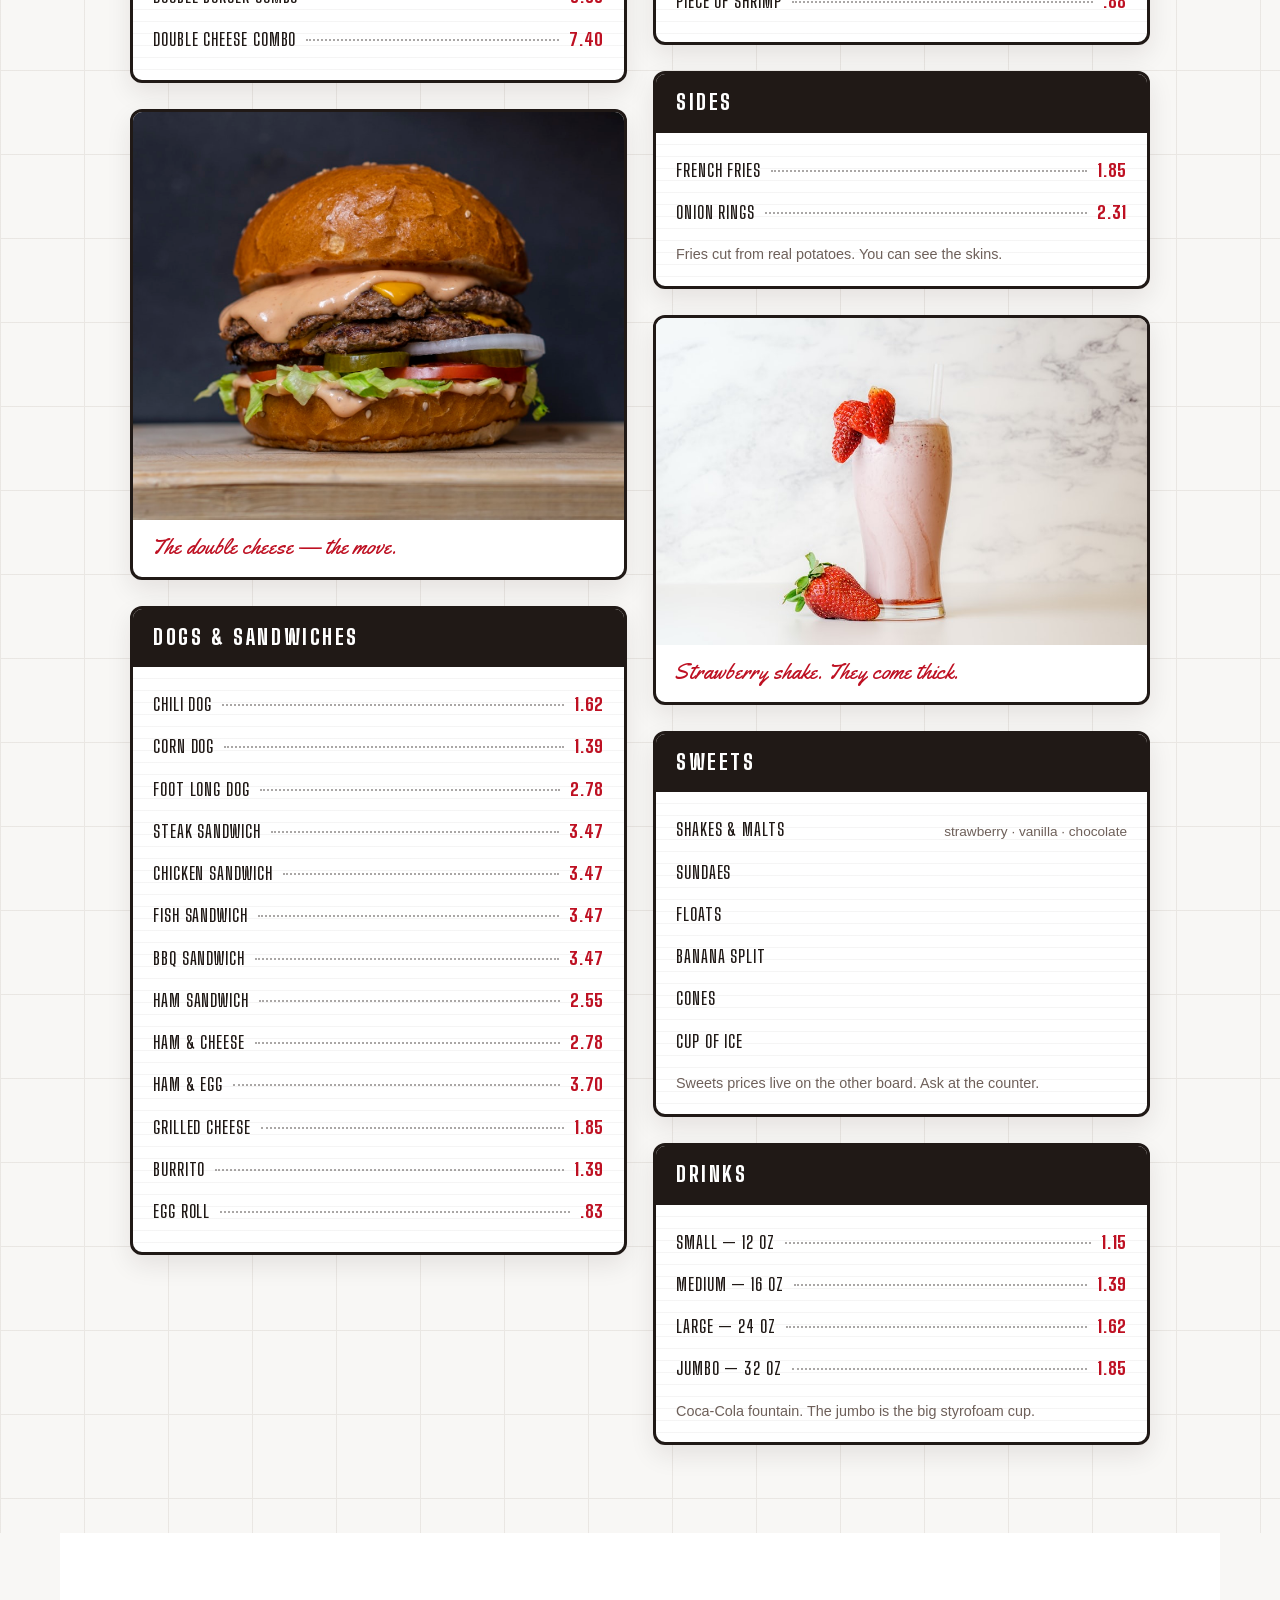
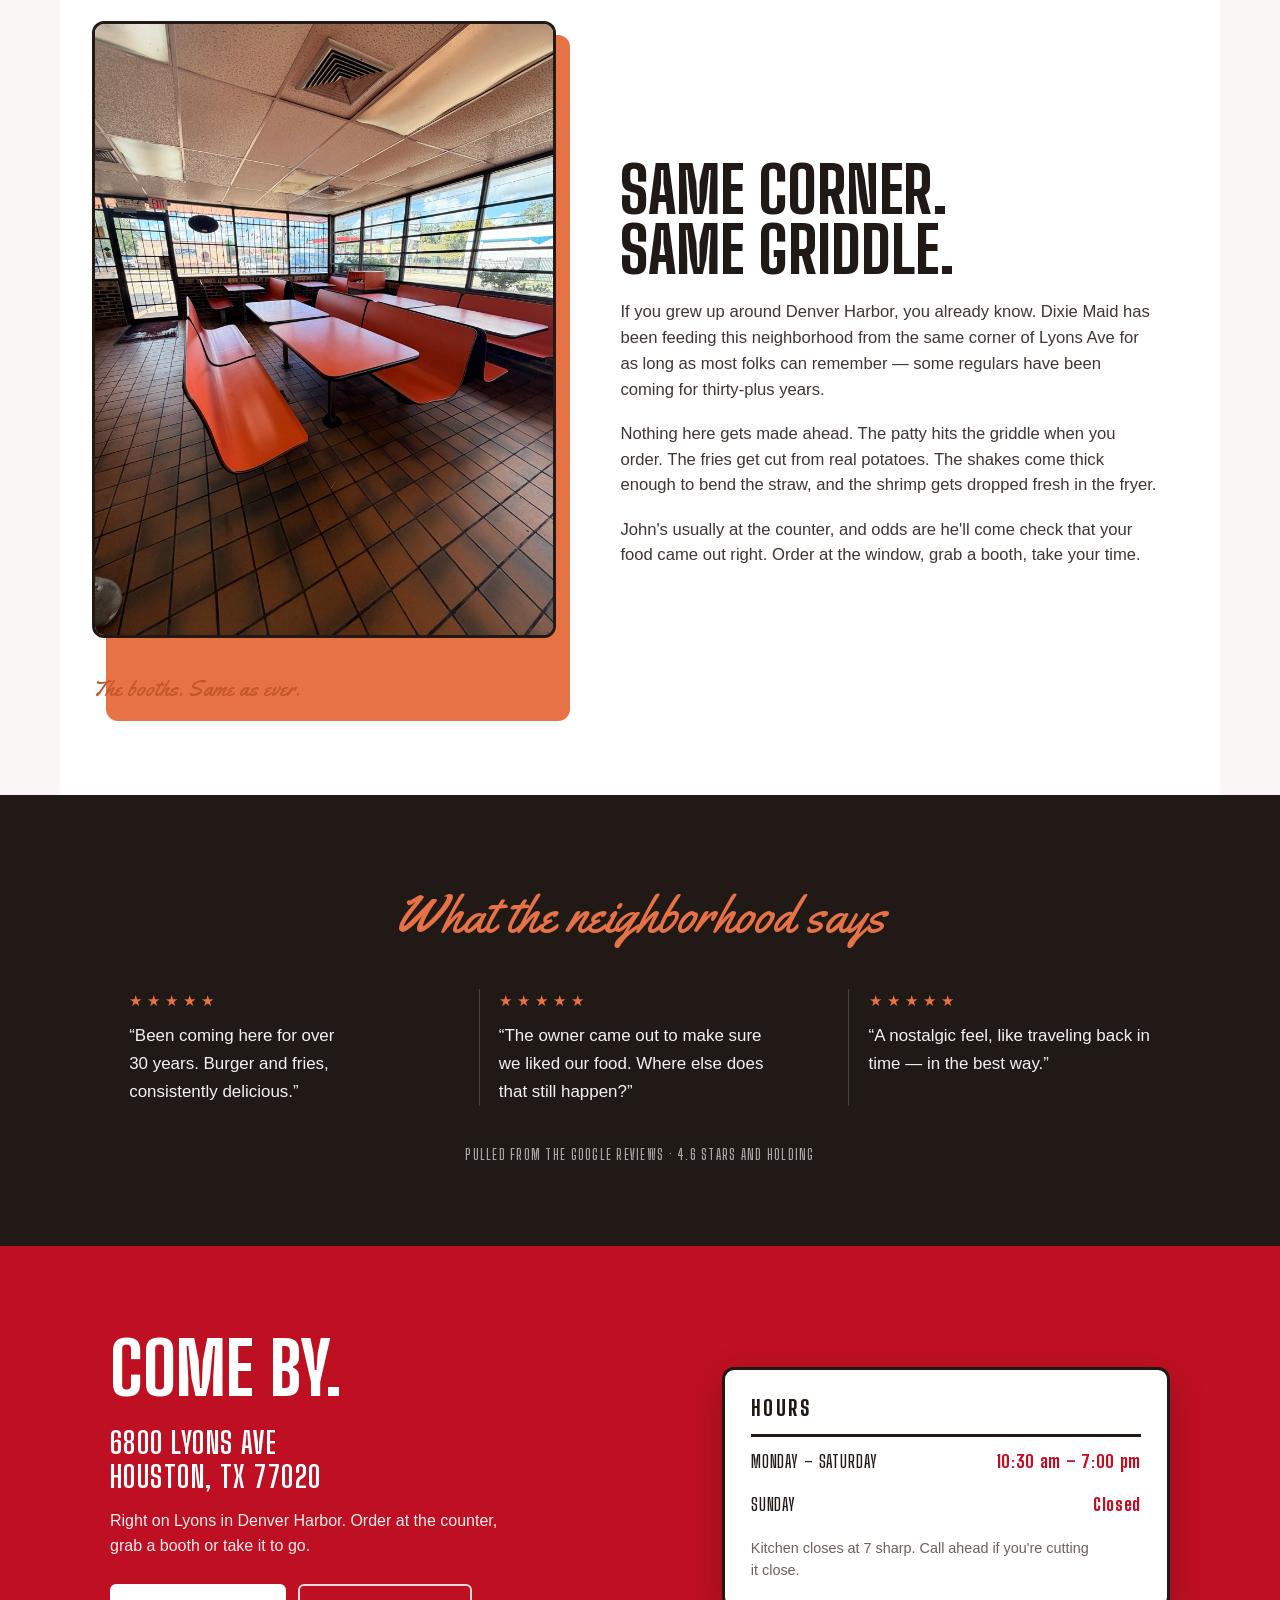
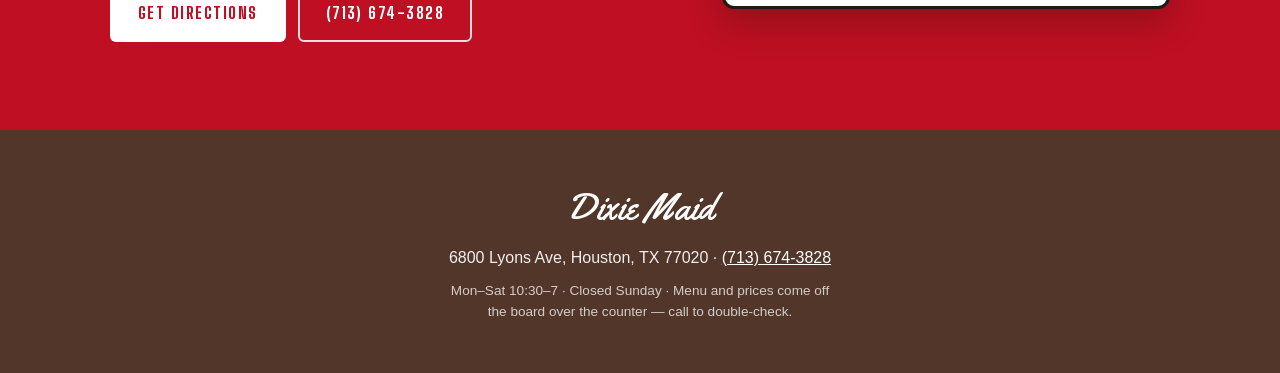
==== commit f991dc50: "Vintage tin-sign logo: Dixie Maid script + BURGERS banner; script font → Yellowtail Recreates the cl" ====
--- a/index.html
+++ b/index.html
@@ -5,7 +5,7 @@
 <meta name="viewport" content="width=device-width, initial-scale=1.0">
 <title>Dixie Maid — Burgers, Shakes & Shrimp · Denver Harbor, Houston</title>
 <meta name="description" content="Dixie Maid, the old-school burger stand at 6800 Lyons Ave in Denver Harbor, Houston. Burgers cooked when you order, hand-cut fries, thick shakes, fried shrimp. Mon–Sat 10:30–7.">
-<link rel="preload" href="assets/fonts/grand-hotel.woff2" as="font" type="font/woff2" crossorigin>
+<link rel="preload" href="assets/fonts/yellowtail.woff2" as="font" type="font/woff2" crossorigin>
 <link rel="preload" href="assets/fonts/big-shoulders.woff2" as="font" type="font/woff2" crossorigin>
 <link rel="stylesheet" href="styles.css">
 </head>
@@ -33,9 +33,27 @@
   <!-- ============ HERO ============ -->
   <section class="hero">
     <div class="hero-panel">
-      <p class="hero-mark" aria-hidden="true">Dixie Maid</p>
-      <h1 class="hero-line">Hamburgers &middot; Shakes &middot; Shrimp</h1>
-      <p class="hero-sub">The burger stand on Lyons Ave, same as it ever was. Nothing hits the griddle till you order it.</p>
+      <h1 class="sr-only">Dixie Maid — burgers, shakes &amp; shrimp in Denver Harbor, Houston</h1>
+      <div class="hero-logo" aria-hidden="true"><svg xmlns="http://www.w3.org/2000/svg" viewBox="2.8 -22.0 701.9 325.9">
+
+  <g transform="translate(240, 214) rotate(-9)">
+    <defs>
+      <mask id="knock">
+        <polygon points="16,0 462.392,0 446.392,82.92 0,82.92" fill="white"/>
+        <g transform="translate(37.85914134105162, 62.92)">
+          <path d="M30.86-39.90Q33.87-39.90 36.40-38.66Q38.92-37.41 40.40-35.15Q41.88-32.89 41.88-30.10Q41.88-22.74 35.21-20.82L35.21-20.59Q42.80-18.85 42.80-10.61Q42.80-7.48 41.27-5.08Q39.73-2.67 37.06-1.33Q34.39 0 31.20 0L4.29 0L4.29-39.90L30.86-39.90M17.11-31.15L17.11-24.36L25.93-24.36Q27.20-24.36 28.04-25.26Q28.88-26.16 28.88-27.49L28.88-28.07Q28.88-29.35 28.01-30.25Q27.14-31.15 25.93-31.15L17.11-31.15M17.11-16.12L17.11-9.28L26.85-9.28Q28.13-9.28 28.97-10.18Q29.81-11.08 29.81-12.41L29.81-12.99Q29.81-14.33 28.97-15.23Q28.13-16.12 26.85-16.12 M99.59-16.07Q99.59-7.89 94.42-3.60Q89.26 0.70 79.75 0.70Q70.24 0.70 65.05-3.60Q59.86-7.89 59.86-16.07L59.86-39.90L72.67-39.90L72.67-16.24Q72.67-12.88 74.47-10.87Q76.27-8.87 79.69-8.87Q83.11-8.87 84.94-10.90Q86.77-12.93 86.77-16.24L86.77-39.90L99.59-39.90 M156.48-27.67Q156.48-24.01 154.51-21.05Q152.54-18.10 148.77-16.70L157.64 0L143.26 0L136.18-14.56L131.43-14.56L131.43 0L118.61 0L118.61-39.90L143.03-39.90Q147.32-39.90 150.37-38.25Q153.41-36.60 154.95-33.79Q156.48-30.97 156.48-27.67M143.43-27.14Q143.43-28.71 142.39-29.75Q141.35-30.80 139.84-30.80L131.43-30.80L131.43-23.43L139.84-23.43Q141.35-23.43 142.39-24.51Q143.43-25.58 143.43-27.14 M194.24-40.60Q199.98-40.60 204.57-38.86Q209.15-37.12 211.84-33.73Q214.54-30.33 214.54-25.46L202.30-25.46Q202.30-27.96 200.10-29.49Q197.90-31.03 194.76-31.03Q190.24-31.03 187.92-28.62Q185.60-26.22 185.60-21.81L185.60-18.10Q185.60-13.69 187.92-11.28Q190.24-8.87 194.76-8.87Q197.90-8.87 200.10-10.35Q202.30-11.83 202.30-14.15L193.26-14.15L193.26-22.27L214.54-22.27L214.54 0L207.93 0L206.65-3.94Q201.20 0.70 192.39 0.70Q182.47 0.70 177.48-4.50Q172.49-9.69 172.49-19.95Q172.49-30.10 178.15-35.35Q183.80-40.60 194.24-40.60 M232.93 0L232.93-39.90L267.44-39.90L267.44-30.33L245.75-30.33L245.75-24.82L264.31-24.82L264.31-15.66L245.75-15.66L245.75-9.57L267.84-9.57L267.84 0 M323.12-27.67Q323.12-24.01 321.15-21.05Q319.17-18.10 315.40-16.70L324.28 0L309.89 0L302.82-14.56L298.06-14.56L298.06 0L285.24 0L285.24-39.90L309.66-39.90Q313.95-39.90 317-38.25Q320.04-36.60 321.58-33.79Q323.12-30.97 323.12-27.67M310.07-27.14Q310.07-28.71 309.02-29.75Q307.98-30.80 306.47-30.80L298.06-30.80L298.06-23.43L306.47-23.43Q307.98-23.43 309.02-24.51Q310.07-25.58 310.07-27.14 M357.57-40.60Q365.23-40.60 370.16-37.50Q375.09-34.39 375.20-28.30L375.20-27.61L363.20-27.61L363.20-27.84Q363.20-29.58 361.92-30.74Q360.64-31.90 358.03-31.90Q355.48-31.90 354.12-31.15Q352.76-30.39 352.76-29.29Q352.76-27.72 354.61-26.97Q356.47-26.22 360.59-25.40Q365.40-24.42 368.50-23.35Q371.61-22.27 373.93-19.84Q376.25-17.40 376.30-13.22Q376.30-6.15 371.52-2.73Q366.73 0.70 358.73 0.70Q349.39 0.70 344.20-2.44Q339.01-5.57 339.01-13.51L351.13-13.51Q351.13-10.50 352.70-9.48Q354.26-8.47 357.57-8.47Q360.01-8.47 361.60-8.99Q363.20-9.51 363.20-11.14Q363.20-12.59 361.43-13.31Q359.66-14.04 355.66-14.85Q350.78-15.89 347.59-17.02Q344.40-18.15 342.03-20.76Q339.65-23.37 339.65-27.84Q339.65-34.39 344.72-37.50Q349.80-40.60 357.57-40.60" fill="black"/>
+        </g>
+      </mask>
+    </defs>
+    <polygon points="16,0 462.392,0 446.392,82.92 0,82.92" fill="#ffffff" mask="url(#knock)"/>
+    
+  </g>
+
+  <g transform="translate(28, 188) rotate(-9)">
+    <path d="M35.23-71.78L33.69-72L33.40-72Q31.57-72 29.63-73.46Q27.69-74.93 27.69-78.66Q27.69-82.40 31.75-87.16Q35.82-91.92 42.77-95.91Q49.73-99.90 60.10-102.47Q70.46-105.03 81.96-105.03Q105.47-105.03 118.69-95.76Q131.91-86.50 131.91-71.70Q131.91-62.48 127.81-53.25Q123.71-44.02 116.82-36.22Q109.94-28.42 100.63-21.64Q91.33-14.87 81.15-10.11Q59.18 0 39.11 0Q29.22 0 26.66-1.61Q25.71-2.12 24.79-3.19Q23.88-4.25 23.36-4.61Q21.97-5.49 21.97-8.39Q21.97-11.28 22.56-13.62Q24.76-21.46 42.30-47.64Q59.84-73.83 71.63-89.87Q72.44-90.97 79.91-91.48Q82.98-91.48 84.16-91.04Q85.33-90.60 85.33-89.47Q85.33-88.33 81.52-83.02Q77.71-77.71 57.06-45.89Q36.40-14.06 36.40-13.18Q36.40-12.30 42.88-12.30Q49.37-12.30 58.85-15.05Q68.33-17.80 76.68-22.27Q85.03-26.73 92.65-32.63Q100.27-38.53 105.69-44.68Q117.55-58.15 117.55-68.63Q117.55-79.10 108-86.43Q98.44-93.75 81.81-93.75Q70.61-93.75 60.64-90.01Q50.68-86.28 46.95-83.35Q43.21-80.42 43.21-79.39Q43.21-78.81 44.09-78.81L47.24-79.39Q47.90-79.39 47.90-79.10Q47.90-78.81 46.66-78.08Q45.41-77.34 44.64-76.50Q43.87-75.66 40.80-73.79Q37.72-71.92 35.23-71.78M169.92-80.42Q169.92-76.25 166.04-72.03Q162.16-67.82 157.95-67.82Q153.74-67.82 153.74-72.22Q153.74-76.61 157.43-80.60Q161.13-84.59 165.60-84.59Q167.58-84.59 168.75-83.50Q169.92-82.40 169.92-80.42M158.06-16.48Q158.06-14.28 157.62-13.33Q154.03-6.01 146.19-1.50Q138.35 3 132.57 3Q126.78 3 122.61-0.88Q118.43-4.76 118.43-8.79Q118.43-12.82 122.46-20.51Q126.49-28.20 130.52-34.72Q134.55-41.24 134.55-41.78Q134.55-42.33 133.04-43.95Q131.54-45.56 131.54-46.33Q131.54-47.09 134.58-50.35Q137.62-53.61 141.98-56.80Q146.34-59.99 148.65-59.99Q150.95-59.99 152.78-57.93Q154.61-55.88 154.61-54.20Q154.61-52.51 137.18-22.49Q136.96-22.05 135.97-20.54Q134.99-19.04 134.44-18.05Q133.89-17.07 133.15-15.67Q131.69-12.74 131.69-10.77Q131.69-8.28 135.06-8.28Q138.43-8.28 142.05-10.58Q145.68-12.89 148.32-15.67Q155.20-23.07 156.15-23.07Q158.06-23.07 158.06-16.48M206.03-65.99Q206.98-66.58 208.59-66.58Q210.21-66.58 212.70-64.71Q215.19-62.84 215.19-61.49Q215.19-60.13 214.23-59.33Q213.28-58.52 207.53-53.28Q201.78-48.05 194.38-41.24Q186.99-34.42 182.59-30.47Q182.01-23.44 182.01-15.93Q182.01-8.42 183.98-8.42Q188.23-9.01 194.24-15.23Q196.44-17.50 198.60-19.85Q200.76-22.19 201.23-22.60Q201.71-23 202.44-23Q203.76-23 204.09-21.46Q204.42-19.92 204.42-17.03Q204.42-14.14 204.05-13.33Q202.08-9.23 194.79-3.33Q187.50 2.56 180.98 2.56Q170.36 2.56 170.36-12.08Q170.36-15.09 170.80-19.34Q158.57-6.45 151.10 3Q150.51 3.81 148.68 3.81Q146.85 3.81 144.58 1.98Q142.31 0.15 142.31-1.35Q142.31-2.86 142.60-3.74Q143.41-6.67 152.01-15.97Q160.62-25.27 171.68-34.79Q171.39-41.09 171.39-44.49Q171.39-47.90 170.98-47.90Q170.58-47.90 168.27-45.78Q165.97-43.65 164.65-43.65Q163.33-43.65 162.27-46Q161.21-48.34 161.21-49.29Q161.21-52.59 166.81-57.71Q172.41-62.84 177.10-62.84Q178.42-62.84 180.58-61.49Q182.74-60.13 182.89-58.52Q183.40-50.83 183.40-45.78Q194.90-58.30 206.03-65.99M255.98-80.42Q255.98-76.25 252.10-72.03Q248.22-67.82 244.01-67.82Q239.79-67.82 239.79-72.22Q239.79-76.61 243.49-80.60Q247.19-84.59 251.66-84.59Q253.64-84.59 254.81-83.50Q255.98-82.40 255.98-80.42M244.12-16.48Q244.12-14.28 243.68-13.33Q240.09-6.01 232.25-1.50Q224.41 3 218.63 3Q212.84 3 208.67-0.88Q204.49-4.76 204.49-8.79Q204.49-12.82 208.52-20.51Q212.55-28.20 216.58-34.72Q220.61-41.24 220.61-41.78Q220.61-42.33 219.10-43.95Q217.60-45.56 217.60-46.33Q217.60-47.09 220.64-50.35Q223.68-53.61 228.04-56.80Q232.40-59.99 234.70-59.99Q237.01-59.99 238.84-57.93Q240.67-55.88 240.67-54.20Q240.67-52.51 223.24-22.49Q223.02-22.05 222.03-20.54Q221.04-19.04 220.50-18.05Q219.95-17.07 219.21-15.67Q217.75-12.74 217.75-10.77Q217.75-8.28 221.12-8.28Q224.49-8.28 228.11-10.58Q231.74-12.89 234.38-15.67Q241.26-23.07 242.21-23.07Q244.12-23.07 244.12-16.48M289.09-54.79Q289.09-49.95 285.17-46.29Q281.25-42.63 276.27-42.63Q274.66-42.63 274.15-43.40Q273.63-44.17 273.63-45.41Q273.63-46.66 273.93-47.83Q271.29-46.95 268.07-45.12Q264.84-43.29 260.16-39.70Q255.47-36.11 255.47-34.35Q255.47-33.76 257.19-33.76Q258.91-33.76 262.50-34.97Q266.09-36.18 267.52-36.18Q268.95-36.18 269.38-36.04Q270.34-35.52 271.44-33.80Q272.53-32.08 272.53-31.09Q272.53-30.10 270.63-28.49Q268.73-26.88 266.31-26.04Q263.89-25.20 263.09-24.76Q247.63-16.11 247.63-12.89Q247.63-7.18 257.37-7.18Q263.60-7.18 269.90-11.13Q275.24-14.50 279.53-17.98Q283.81-21.46 284.95-22.27Q286.08-23.07 286.67-23.07Q288.57-23.07 288.57-18.82Q288.57-14.58 288.06-13.22Q287.55-11.87 285.13-9.89Q269.46 2.86 255.47 2.86Q248 2.86 243.53 0.81Q235.33-2.93 235.33-10.62Q235.33-20.73 249.32-25.93Q246.53-27.17 245.73-29.11Q244.92-31.05 244.92-35.34Q244.92-39.62 248.91-44.42Q252.91-49.22 258.69-52.29Q271.58-59.25 281.69-59.25Q284.11-59.25 286.60-58.08Q289.09-56.91 289.09-54.79M429.49-27.03L430.08-24.24Q430.08-22.49 428.25-20.07Q423.41-13.77 412.76-5.60Q402.10 2.56 397.05 2.56Q391.99 2.56 389.14-0.40Q386.28-3.37 386.28-7.18Q386.28-11.72 395.80-27.25Q410.08-50.32 432.28-81.15Q427.59-76.32 407.37-55.08Q362.62-8.20 355.08-1.98Q353.83-0.95 351.45-0.95Q349.07-0.95 346.44-2.89Q343.80-4.83 343.80-7.25L343.80-7.62Q344.09-10.69 357.93-37.72Q371.78-64.75 381.15-80.71Q367.31-65.48 353.17-46.73Q326.29-11.13 313.84 13.92Q312.74 16.26 311.13 16.26Q309.52 16.26 306.45 15.45Q300 13.70 300 9.30Q300 6.67 310.77-9.56Q321.53-25.78 335.74-45.01Q349.95-64.23 365.19-82.03Q386.21-106.64 392.21-106.64Q393.16-106.64 394.04-106.16Q394.92-105.69 395.14-105.69Q395.36-105.69 395.58-105.91Q396.53-107.08 399.35-107.08Q402.17-107.08 404.85-105.98Q407.52-104.88 407.52-103.49Q407.52-102.61 400.20-89.50Q375.66-46 367.24-29.74Q375.29-39.48 390.27-55.59Q405.25-71.70 421.73-87.74Q443.19-108.54 447.36-108.54Q449.05-108.54 451.61-107.81Q456.15-106.49 460.33-106.49Q461.50-106.27 462.34-105.51Q463.18-104.74 463.18-103.93Q463.18-103.12 462.74-102.61Q438.94-70.97 422.61-46.80Q406.27-22.63 402.47-14.14Q410.16-15.75 425.39-32.52Q426.05-33.40 426.34-33.69Q426.64-33.98 426.86-34.28Q428.10-35.74 428.76-32.45Q429.05-30.54 429.16-29.77Q429.27-29 429.38-28.16Q429.49-27.32 429.49-27.03M489.18-55.66Q494.75-55.66 494.75-51.86Q494.75-49.80 493.80-48.85Q492.85-47.90 489.73-42.52Q486.62-37.13 482.85-28.75Q479.08-20.36 477.98-14.43Q477.76-13.70 477.76-12.38Q477.76-8.35 479.96-8.35Q482.15-8.35 485.16-10.44Q488.16-12.52 490.50-14.90Q492.85-17.29 495.08-19.78Q497.31-22.27 497.75-22.63Q498.19-23 499.07-23Q500.46-23 500.76-20.87Q501.05-18.75 501.05-16.48Q501.05-14.21 500.61-13.33Q498.49-9.16 491.27-3.30Q484.06 2.56 478.16 2.56Q472.27 2.56 469.48-1.03Q466.70-4.61 466.70-8.97Q466.70-13.33 468.16-16.63Q462.08-8.72 454.21-3.22Q446.34 2.27 441.36 2.27Q436.38 2.27 433.23-0.73Q429.20-4.47 429.20-11.10Q429.20-17.72 432.17-24.43Q435.13-31.13 439.97-36.66Q444.80-42.19 450.59-46.73Q462.74-56.25 473-56.25Q476.95-56.25 479.44-54.93Q481.93-53.61 482.59-51.64Q484.35-54.27 485.56-54.97Q486.77-55.66 489.18-55.66M479.44-47.53Q466.92-47.53 453.52-33.62Q448.75-28.64 444.76-21.68Q440.77-14.72 440.77-12.16Q440.77-9.59 442.24-9.59Q444.29-9.59 453.66-17.69Q463.04-25.78 466.11-29.59Q469.48-33.84 479.44-47.53M542.07-80.42Q542.07-76.25 538.18-72.03Q534.30-67.82 530.09-67.82Q525.88-67.82 525.88-72.22Q525.88-76.61 529.58-80.60Q533.28-84.59 537.74-84.59Q539.72-84.59 540.89-83.50Q542.07-82.40 542.07-80.42M530.20-16.48Q530.20-14.28 529.76-13.33Q526.17-6.01 518.33-1.50Q510.50 3 504.71 3Q498.93 3 494.75-0.88Q490.58-4.76 490.58-8.79Q490.58-12.82 494.60-20.51Q498.63-28.20 502.66-34.72Q506.69-41.24 506.69-41.78Q506.69-42.33 505.19-43.95Q503.69-45.56 503.69-46.33Q503.69-47.09 506.73-50.35Q509.77-53.61 514.12-56.80Q518.48-59.99 520.79-59.99Q523.10-59.99 524.93-57.93Q526.76-55.88 526.76-54.20Q526.76-52.51 509.33-22.49Q509.11-22.05 508.12-20.54Q507.13-19.04 506.58-18.05Q506.03-17.07 505.30-15.67Q503.83-12.74 503.83-10.77Q503.83-8.28 507.20-8.28Q510.57-8.28 514.20-10.58Q517.82-12.89 520.46-15.67Q527.34-23.07 528.30-23.07Q530.20-23.07 530.20-16.48M616.77-109.79Q618.16-109.79 618.97-108.91Q619.78-108.03 619.78-107.12Q619.78-106.20 618.35-103.75Q616.92-101.29 611.79-93.05Q606.67-84.81 603.81-80.13Q587.18-53.10 577.73-34.42Q568.29-15.75 568.29-11.87L568.29-11.28Q568.29-8.28 570.48-8.28Q572.68-8.28 575.79-10.33Q578.91-12.38 581.25-14.72Q583.59-17.07 585.97-19.59Q588.35-22.12 588.87-22.56Q589.38-23 590.19-23Q591.43-23 591.80-21.42Q592.16-19.85 592.16-17.03Q592.16-14.21 591.72-13.33Q589.60-9.23 582.39-3.33Q575.17 2.56 568.73 2.56Q557.74 2.56 557.74-6.74Q557.74-12.52 562.13-21.90Q556.20-14.21 550.05-8.79Q538.62 1.17 530.20 1.17Q525.51 1.17 523.28-2.12Q521.04-5.42 521.04-11.61Q521.04-17.80 525.88-26.44Q530.71-35.08 537.93-42Q545.14-48.93 553.93-53.58Q562.72-58.23 570.12-58.23Q572.46-58.23 575.61-55.37Q577.73-58.74 583.45-68.85Q601.39-99.10 607.18-105.76Q610.25-109.79 616.77-109.79M571.14-48.49Q560.60-46.14 551.51-38.67Q542.43-31.20 537.89-23.03Q533.35-14.87 533.35-12.45Q533.35-10.03 534.38-10.03Q538.77-10.03 556.13-29.66Q564.77-39.33 571.14-48.49" transform="translate(-21.97265625, 0)" fill="#ffffff"/>
+  </g>
+</svg></div>
+      <p class="hero-sub">Thick shakes, fried shrimp, chili dogs — and nothing hits the griddle till you order it. The stand on Lyons Ave, same as it ever was.</p>
       <div class="hero-cta">
         <a class="btn btn-solid" href="#menu">See the Menu</a>
         <a class="btn btn-ghost" href="tel:+17136743828">Call It In</a>
--- a/styles.css
+++ b/styles.css
@@ -4,11 +4,11 @@
    ========================================================================== */
 
 @font-face {
-  font-family: 'Grand Hotel';
+  font-family: 'Yellowtail';
   font-style: normal;
   font-weight: 400;
   font-display: swap;
-  src: url('assets/fonts/grand-hotel.woff2') format('woff2');
+  src: url('assets/fonts/yellowtail.woff2') format('woff2');
 }
 @font-face {
   font-family: 'Big Shoulders';
@@ -33,7 +33,7 @@
   --tile-line: oklch(0.928 0.006 70);
 
   /* type */
-  --script: 'Grand Hotel', 'Brush Script MT', cursive;
+  --script: 'Yellowtail', 'Brush Script MT', cursive;
   --sign: 'Big Shoulders', 'Arial Narrow', sans-serif;
   --body: -apple-system, BlinkMacSystemFont, 'Segoe UI', Helvetica, Arial, sans-serif;
 
@@ -168,21 +168,19 @@
     radial-gradient(120% 90% at 85% 10%, rgba(0, 0, 0, 0.18), transparent 55%),
     var(--red);
 }
-.hero-mark {
-  font-family: var(--script);
-  font-size: clamp(4rem, 9vw, 6.5rem);
-  line-height: 0.95;
-  text-shadow: 0 4px 0 rgba(0, 0, 0, 0.18);
-  margin-bottom: 0.35em;
-}
-.hero-line {
-  font-family: var(--sign);
-  font-weight: 800;
-  font-size: clamp(1.25rem, 2.4vw, 1.8rem);
-  letter-spacing: 0.14em;
-  text-transform: uppercase;
-  color: oklch(0.87 0.07 45); /* pale bench orange on red */
-}
+.sr-only {
+  position: absolute;
+  width: 1px; height: 1px;
+  padding: 0; margin: -1px;
+  overflow: hidden;
+  clip-path: inset(50%);
+  white-space: nowrap;
+}
+.hero-logo {
+  width: min(100%, 480px);
+  filter: drop-shadow(0 4px 0 rgba(0, 0, 0, 0.15));
+}
+.hero-logo svg { display: block; width: 100%; height: auto; }
 .hero-sub {
   margin-top: 0.9em;
   font-size: clamp(1rem, 1.4vw, 1.15rem);
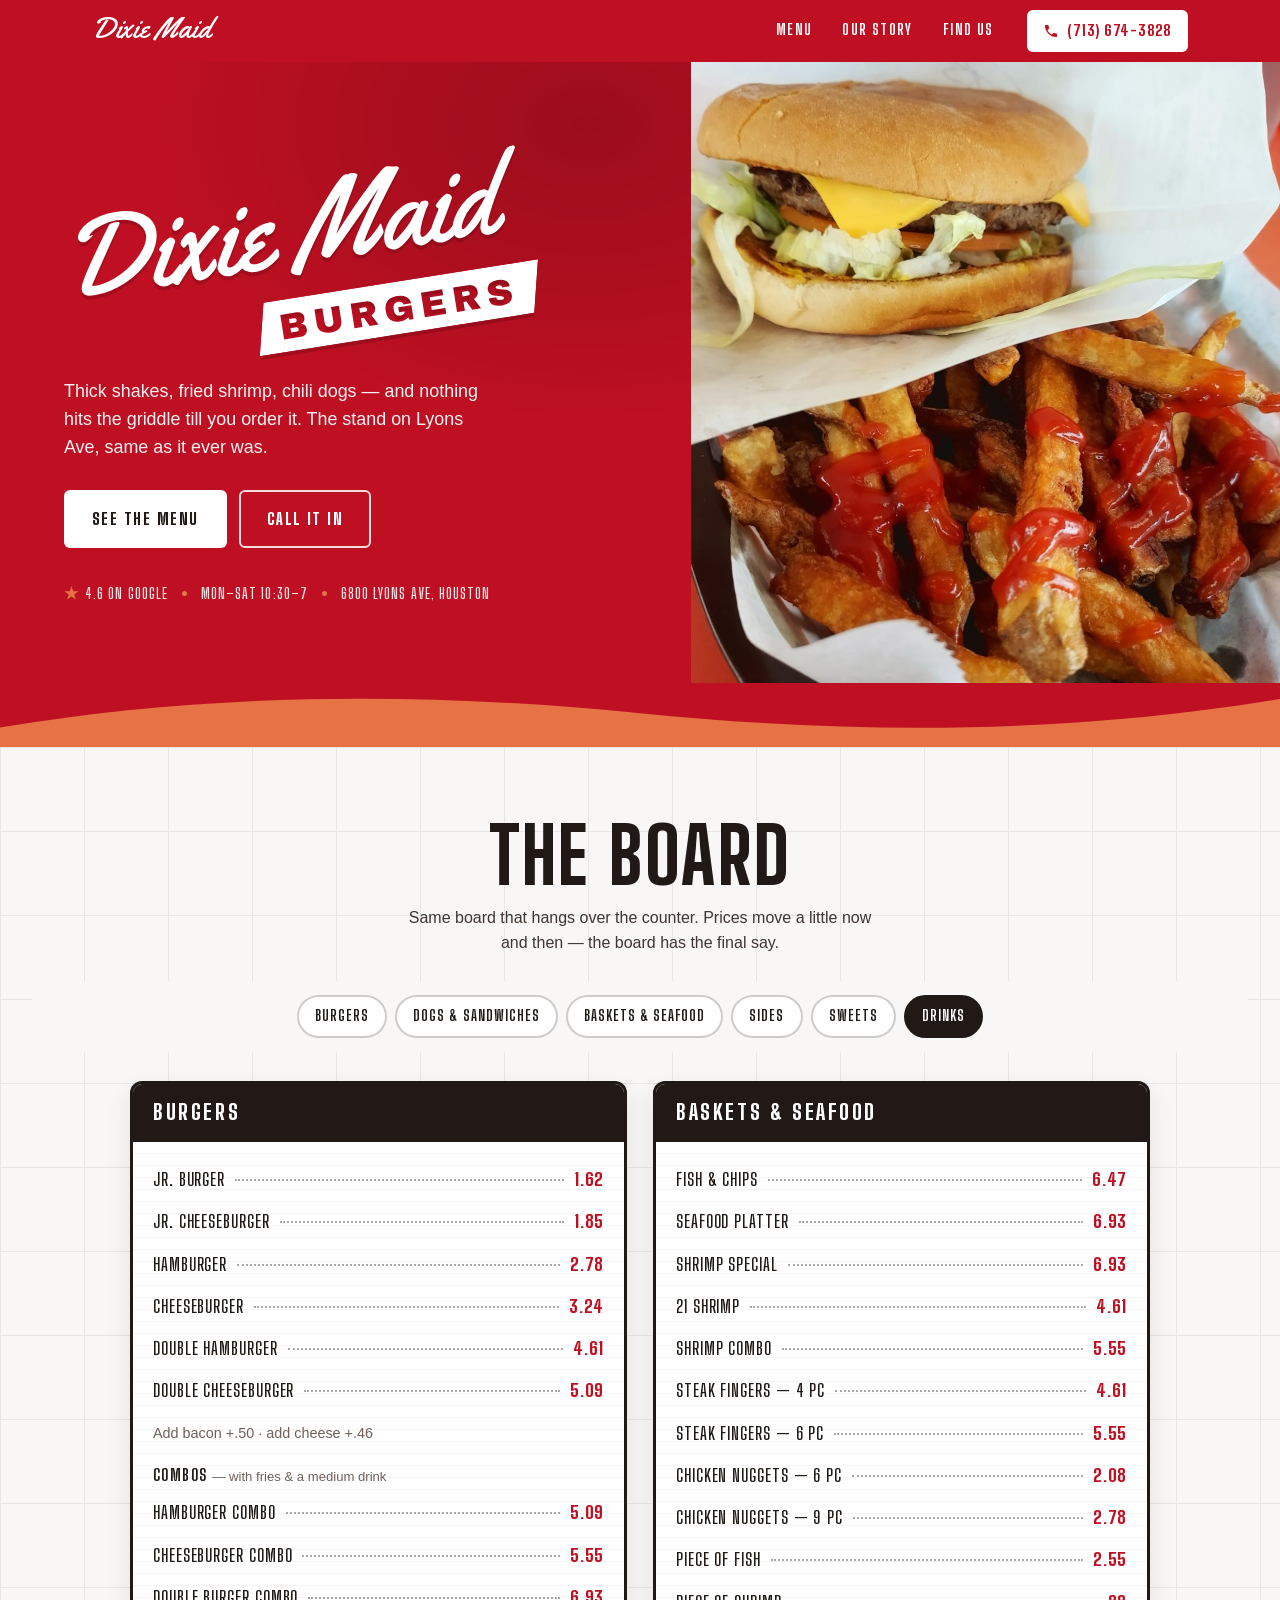
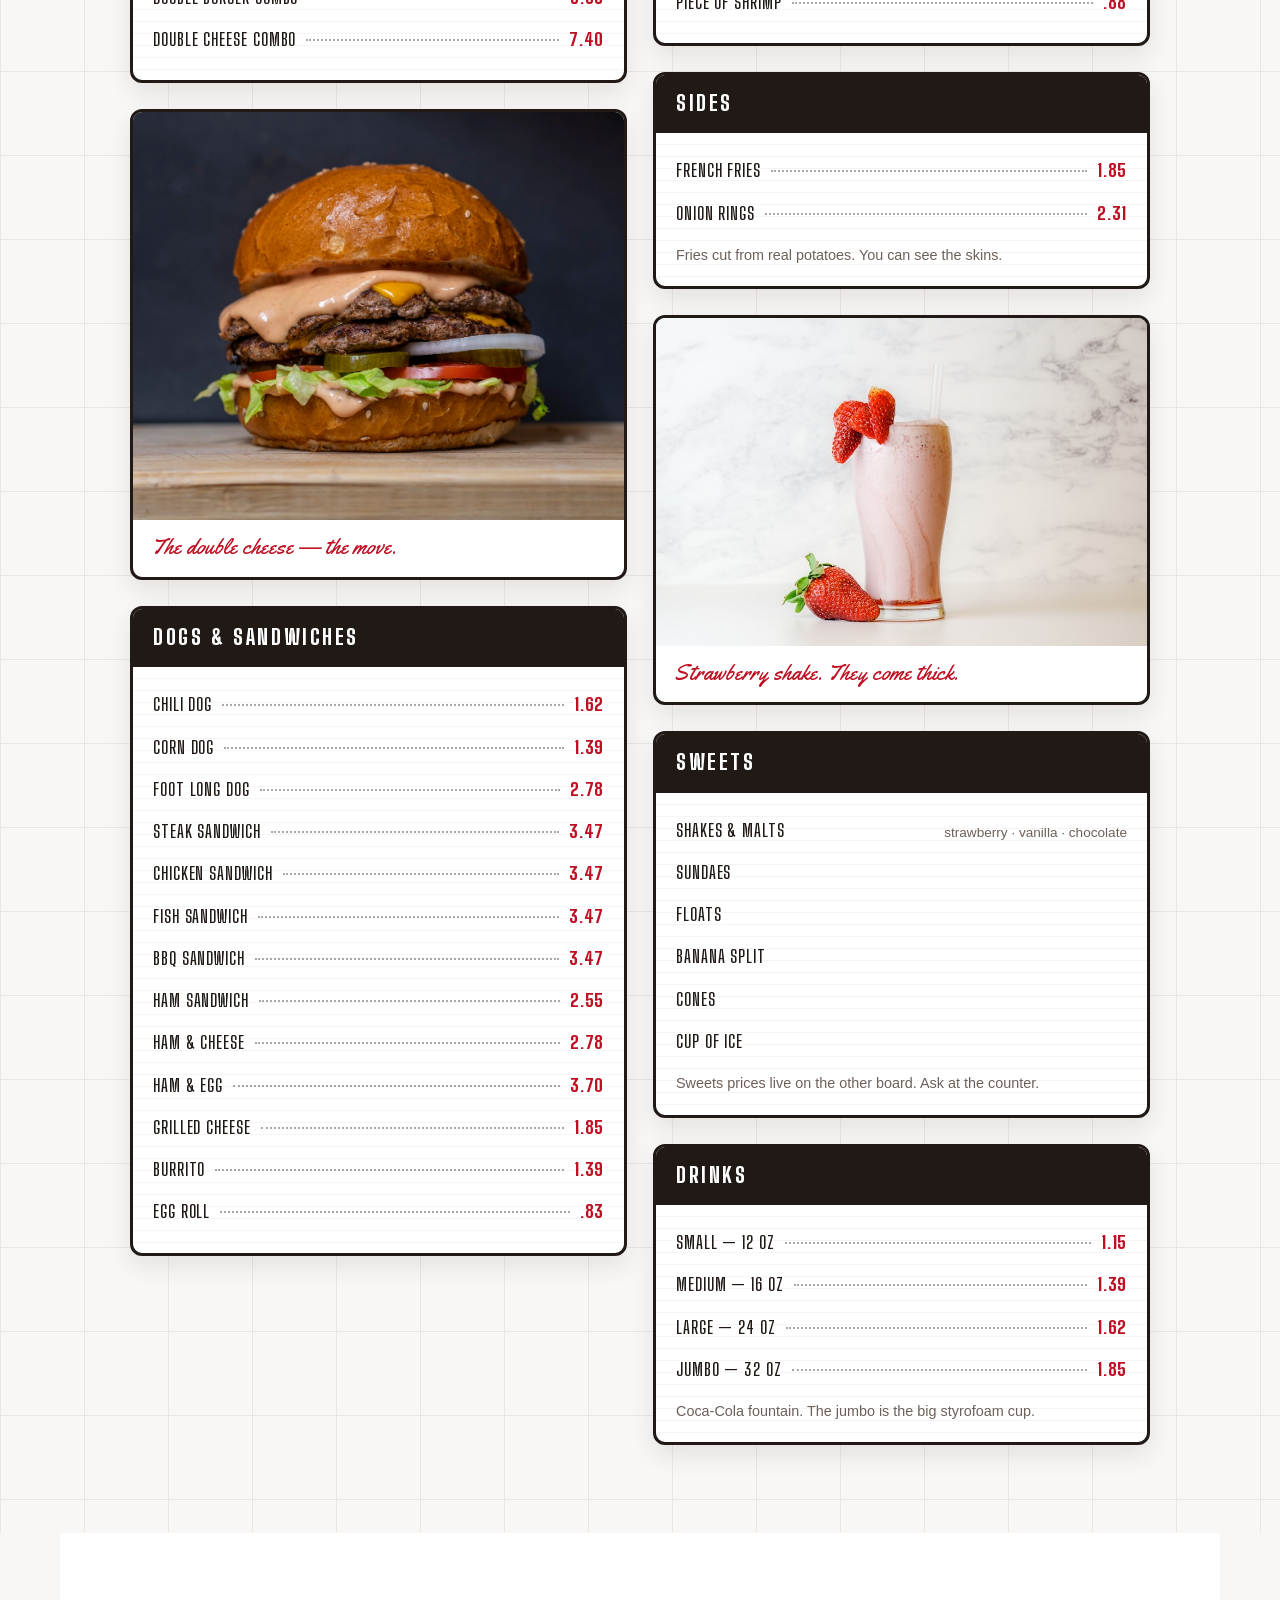
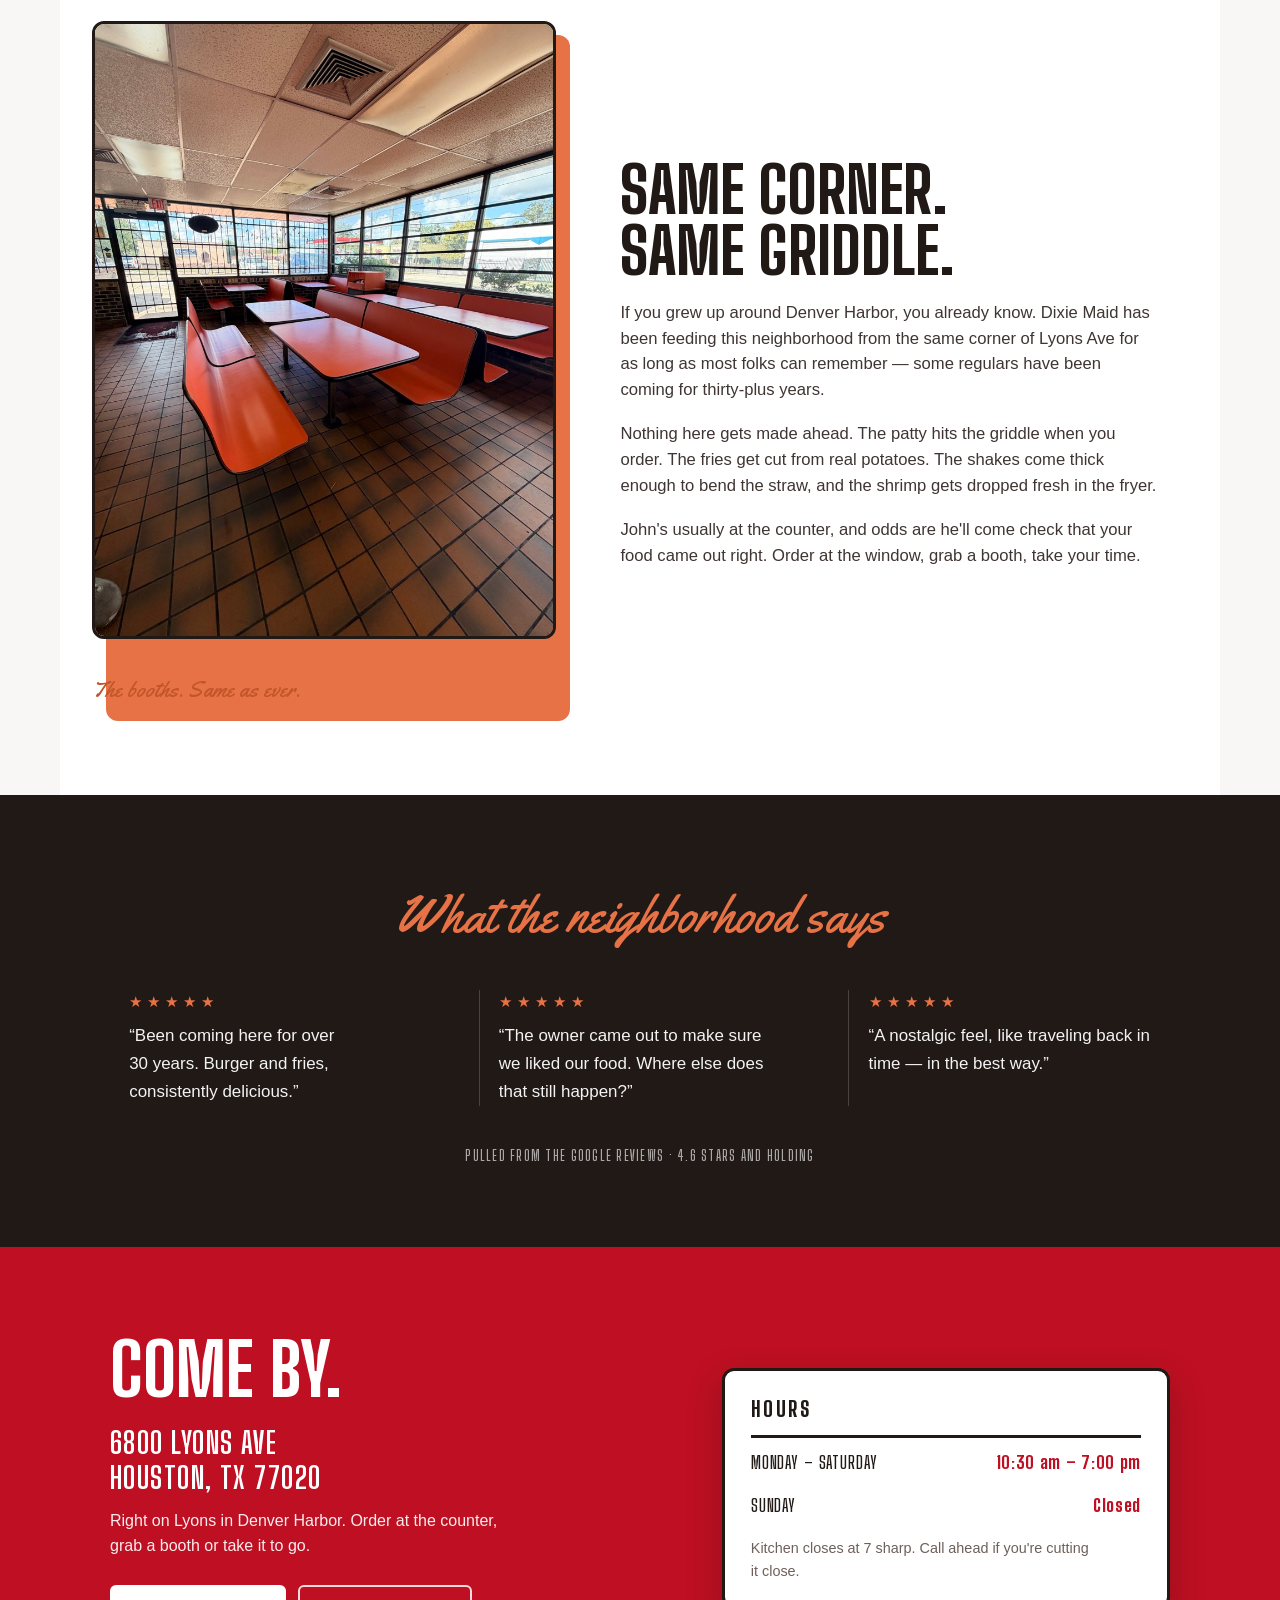
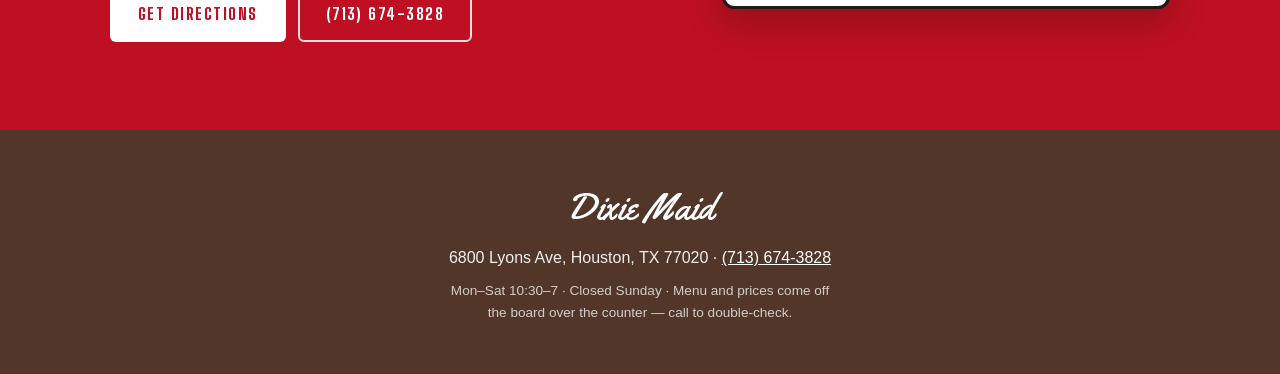
==== commit 7ecedb46: "Shrink logo banner and tuck it closer to the script Co-Authored-By: Claude Fable 5 <noreply@anthropi" ====
--- a/index.html
+++ b/index.html
@@ -34,18 +34,18 @@
   <section class="hero">
     <div class="hero-panel">
       <h1 class="sr-only">Dixie Maid — burgers, shakes &amp; shrimp in Denver Harbor, Houston</h1>
-      <div class="hero-logo" aria-hidden="true"><svg xmlns="http://www.w3.org/2000/svg" viewBox="2.8 -22.0 701.9 325.9">
-
-  <g transform="translate(240, 214) rotate(-9)">
+      <div class="hero-logo" aria-hidden="true"><svg xmlns="http://www.w3.org/2000/svg" viewBox="2.8 -22.0 637.6 296.6">
+
+  <g transform="translate(252, 198) rotate(-9)">
     <defs>
       <mask id="knock">
-        <polygon points="16,0 462.392,0 446.392,82.92 0,82.92" fill="white"/>
-        <g transform="translate(37.85914134105162, 62.92)">
-          <path d="M30.86-39.90Q33.87-39.90 36.40-38.66Q38.92-37.41 40.40-35.15Q41.88-32.89 41.88-30.10Q41.88-22.74 35.21-20.82L35.21-20.59Q42.80-18.85 42.80-10.61Q42.80-7.48 41.27-5.08Q39.73-2.67 37.06-1.33Q34.39 0 31.20 0L4.29 0L4.29-39.90L30.86-39.90M17.11-31.15L17.11-24.36L25.93-24.36Q27.20-24.36 28.04-25.26Q28.88-26.16 28.88-27.49L28.88-28.07Q28.88-29.35 28.01-30.25Q27.14-31.15 25.93-31.15L17.11-31.15M17.11-16.12L17.11-9.28L26.85-9.28Q28.13-9.28 28.97-10.18Q29.81-11.08 29.81-12.41L29.81-12.99Q29.81-14.33 28.97-15.23Q28.13-16.12 26.85-16.12 M99.59-16.07Q99.59-7.89 94.42-3.60Q89.26 0.70 79.75 0.70Q70.24 0.70 65.05-3.60Q59.86-7.89 59.86-16.07L59.86-39.90L72.67-39.90L72.67-16.24Q72.67-12.88 74.47-10.87Q76.27-8.87 79.69-8.87Q83.11-8.87 84.94-10.90Q86.77-12.93 86.77-16.24L86.77-39.90L99.59-39.90 M156.48-27.67Q156.48-24.01 154.51-21.05Q152.54-18.10 148.77-16.70L157.64 0L143.26 0L136.18-14.56L131.43-14.56L131.43 0L118.61 0L118.61-39.90L143.03-39.90Q147.32-39.90 150.37-38.25Q153.41-36.60 154.95-33.79Q156.48-30.97 156.48-27.67M143.43-27.14Q143.43-28.71 142.39-29.75Q141.35-30.80 139.84-30.80L131.43-30.80L131.43-23.43L139.84-23.43Q141.35-23.43 142.39-24.51Q143.43-25.58 143.43-27.14 M194.24-40.60Q199.98-40.60 204.57-38.86Q209.15-37.12 211.84-33.73Q214.54-30.33 214.54-25.46L202.30-25.46Q202.30-27.96 200.10-29.49Q197.90-31.03 194.76-31.03Q190.24-31.03 187.92-28.62Q185.60-26.22 185.60-21.81L185.60-18.10Q185.60-13.69 187.92-11.28Q190.24-8.87 194.76-8.87Q197.90-8.87 200.10-10.35Q202.30-11.83 202.30-14.15L193.26-14.15L193.26-22.27L214.54-22.27L214.54 0L207.93 0L206.65-3.94Q201.20 0.70 192.39 0.70Q182.47 0.70 177.48-4.50Q172.49-9.69 172.49-19.95Q172.49-30.10 178.15-35.35Q183.80-40.60 194.24-40.60 M232.93 0L232.93-39.90L267.44-39.90L267.44-30.33L245.75-30.33L245.75-24.82L264.31-24.82L264.31-15.66L245.75-15.66L245.75-9.57L267.84-9.57L267.84 0 M323.12-27.67Q323.12-24.01 321.15-21.05Q319.17-18.10 315.40-16.70L324.28 0L309.89 0L302.82-14.56L298.06-14.56L298.06 0L285.24 0L285.24-39.90L309.66-39.90Q313.95-39.90 317-38.25Q320.04-36.60 321.58-33.79Q323.12-30.97 323.12-27.67M310.07-27.14Q310.07-28.71 309.02-29.75Q307.98-30.80 306.47-30.80L298.06-30.80L298.06-23.43L306.47-23.43Q307.98-23.43 309.02-24.51Q310.07-25.58 310.07-27.14 M357.57-40.60Q365.23-40.60 370.16-37.50Q375.09-34.39 375.20-28.30L375.20-27.61L363.20-27.61L363.20-27.84Q363.20-29.58 361.92-30.74Q360.64-31.90 358.03-31.90Q355.48-31.90 354.12-31.15Q352.76-30.39 352.76-29.29Q352.76-27.72 354.61-26.97Q356.47-26.22 360.59-25.40Q365.40-24.42 368.50-23.35Q371.61-22.27 373.93-19.84Q376.25-17.40 376.30-13.22Q376.30-6.15 371.52-2.73Q366.73 0.70 358.73 0.70Q349.39 0.70 344.20-2.44Q339.01-5.57 339.01-13.51L351.13-13.51Q351.13-10.50 352.70-9.48Q354.26-8.47 357.57-8.47Q360.01-8.47 361.60-8.99Q363.20-9.51 363.20-11.14Q363.20-12.59 361.43-13.31Q359.66-14.04 355.66-14.85Q350.78-15.89 347.59-17.02Q344.40-18.15 342.03-20.76Q339.65-23.37 339.65-27.84Q339.65-34.39 344.72-37.50Q349.80-40.60 357.57-40.60" fill="black"/>
+        <polygon points="16,0 385.152,0 369.152,69.52 0,69.52" fill="white"/>
+        <g transform="translate(31.912543153049484, 52.519999999999996)">
+          <path d="M25.54-33.02Q28.03-33.02 30.12-31.99Q32.21-30.96 33.43-29.09Q34.66-27.22 34.66-24.91Q34.66-18.82 29.14-17.23L29.14-17.04Q35.42-15.60 35.42-8.78Q35.42-6.19 34.15-4.20Q32.88-2.21 30.67-1.10Q28.46 0 25.82 0L3.55 0L3.55-33.02L25.54-33.02M14.16-25.78L14.16-20.16L21.46-20.16Q22.51-20.16 23.21-20.90Q23.90-21.65 23.90-22.75L23.90-23.23Q23.90-24.29 23.18-25.03Q22.46-25.78 21.46-25.78L14.16-25.78M14.16-13.34L14.16-7.68L22.22-7.68Q23.28-7.68 23.98-8.42Q24.67-9.17 24.67-10.27L24.67-10.75Q24.67-11.86 23.98-12.60Q23.28-13.34 22.22-13.34 M82.42-13.30Q82.42-6.53 78.14-2.98Q73.87 0.58 66 0.58Q58.13 0.58 53.83-2.98Q49.54-6.53 49.54-13.30L49.54-33.02L60.14-33.02L60.14-13.44Q60.14-10.66 61.63-9Q63.12-7.34 65.95-7.34Q68.78-7.34 70.30-9.02Q71.81-10.70 71.81-13.44L71.81-33.02L82.42-33.02 M129.50-22.90Q129.50-19.87 127.87-17.42Q126.24-14.98 123.12-13.82L130.46 0L118.56 0L112.70-12.05L108.77-12.05L108.77 0L98.16 0L98.16-33.02L118.37-33.02Q121.92-33.02 124.44-31.66Q126.96-30.29 128.23-27.96Q129.50-25.63 129.50-22.90M118.70-22.46Q118.70-23.76 117.84-24.62Q116.98-25.49 115.73-25.49L108.77-25.49L108.77-19.39L115.73-19.39Q116.98-19.39 117.84-20.28Q118.70-21.17 118.70-22.46 M160.75-33.60Q165.50-33.60 169.30-32.16Q173.09-30.72 175.32-27.91Q177.55-25.10 177.55-21.07L167.42-21.07Q167.42-23.14 165.60-24.41Q163.78-25.68 161.18-25.68Q157.44-25.68 155.52-23.69Q153.60-21.70 153.60-18.05L153.60-14.98Q153.60-11.33 155.52-9.34Q157.44-7.34 161.18-7.34Q163.78-7.34 165.60-8.57Q167.42-9.79 167.42-11.71L159.94-11.71L159.94-18.43L177.55-18.43L177.55 0L172.08 0L171.02-3.26Q166.51 0.58 159.22 0.58Q151.01 0.58 146.88-3.72Q142.75-8.02 142.75-16.51Q142.75-24.91 147.43-29.26Q152.11-33.60 160.75-33.60 M192.77 0L192.77-33.02L221.33-33.02L221.33-25.10L203.38-25.10L203.38-20.54L218.74-20.54L218.74-12.96L203.38-12.96L203.38-7.92L221.66-7.92L221.66 0 M267.41-22.90Q267.41-19.87 265.78-17.42Q264.14-14.98 261.02-13.82L268.37 0L256.46 0L250.61-12.05L246.67-12.05L246.67 0L236.06 0L236.06-33.02L256.27-33.02Q259.82-33.02 262.34-31.66Q264.86-30.29 266.14-27.96Q267.41-25.63 267.41-22.90M256.61-22.46Q256.61-23.76 255.74-24.62Q254.88-25.49 253.63-25.49L246.67-25.49L246.67-19.39L253.63-19.39Q254.88-19.39 255.74-20.28Q256.61-21.17 256.61-22.46 M295.92-33.60Q302.26-33.60 306.34-31.03Q310.42-28.46 310.51-23.42L310.51-22.85L300.58-22.85L300.58-23.04Q300.58-24.48 299.52-25.44Q298.46-26.40 296.30-26.40Q294.19-26.40 293.06-25.78Q291.94-25.15 291.94-24.24Q291.94-22.94 293.47-22.32Q295.01-21.70 298.42-21.02Q302.40-20.21 304.97-19.32Q307.54-18.43 309.46-16.42Q311.38-14.40 311.42-10.94Q311.42-5.09 307.46-2.26Q303.50 0.58 296.88 0.58Q289.15 0.58 284.86-2.02Q280.56-4.61 280.56-11.18L290.59-11.18Q290.59-8.69 291.89-7.85Q293.18-7.01 295.92-7.01Q297.94-7.01 299.26-7.44Q300.58-7.87 300.58-9.22Q300.58-10.42 299.11-11.02Q297.65-11.62 294.34-12.29Q290.30-13.15 287.66-14.09Q285.02-15.02 283.06-17.18Q281.09-19.34 281.09-23.04Q281.09-28.46 285.29-31.03Q289.49-33.60 295.92-33.60" fill="black"/>
         </g>
       </mask>
     </defs>
-    <polygon points="16,0 462.392,0 446.392,82.92 0,82.92" fill="#ffffff" mask="url(#knock)"/>
+    <polygon points="16,0 385.152,0 369.152,69.52 0,69.52" fill="#ffffff" mask="url(#knock)"/>
     
   </g>
 
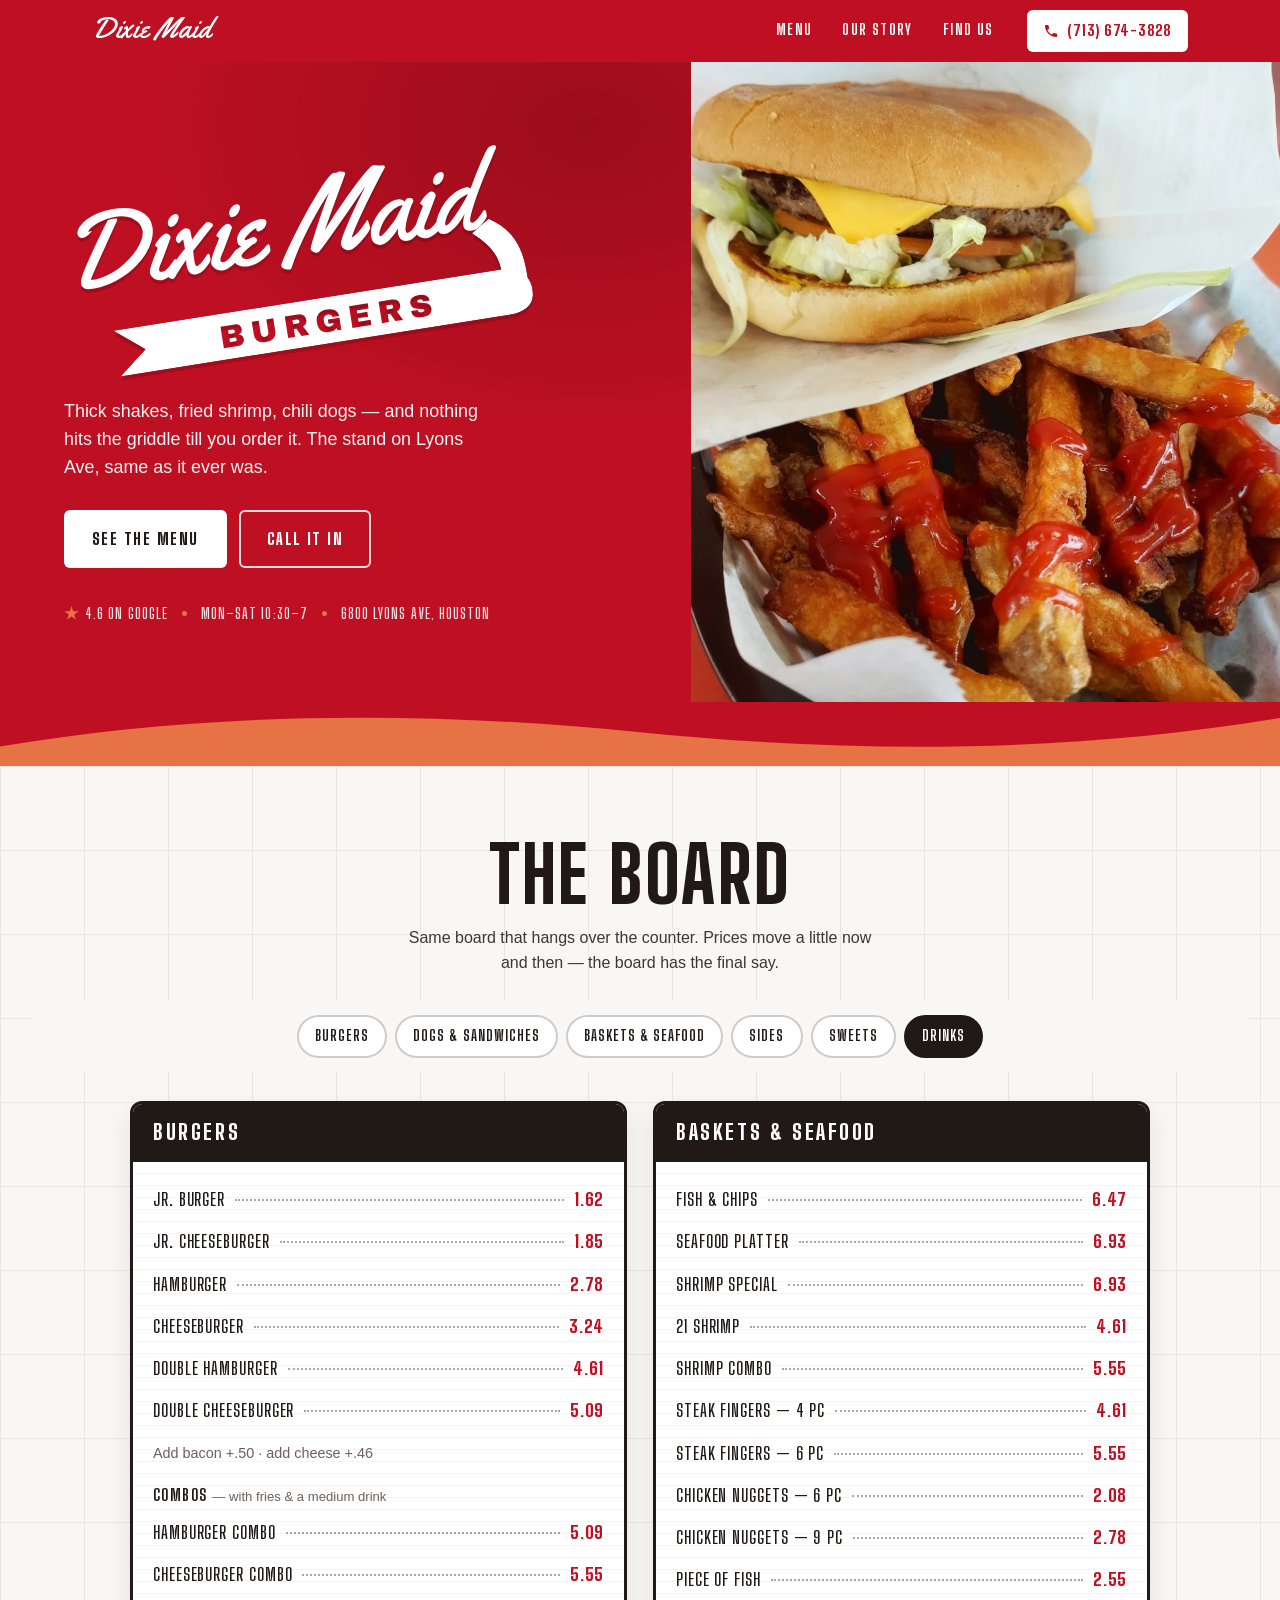
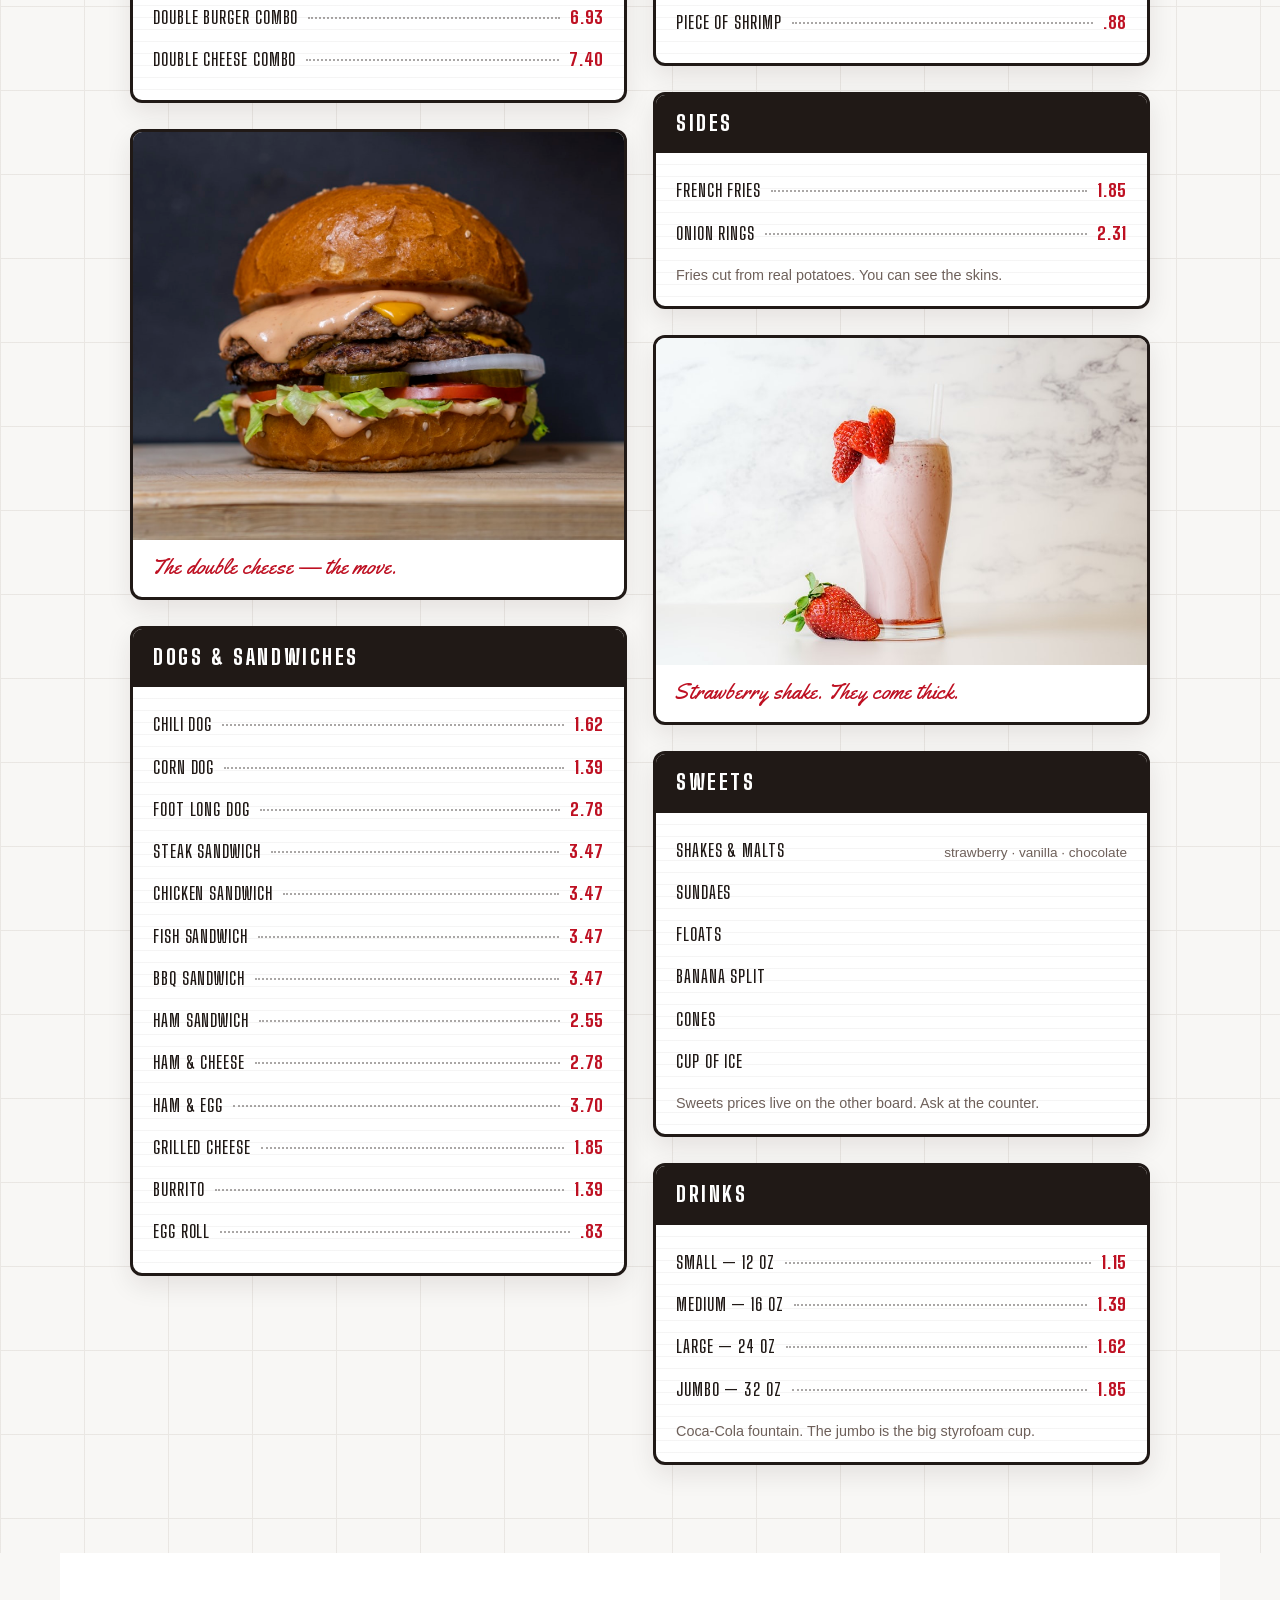
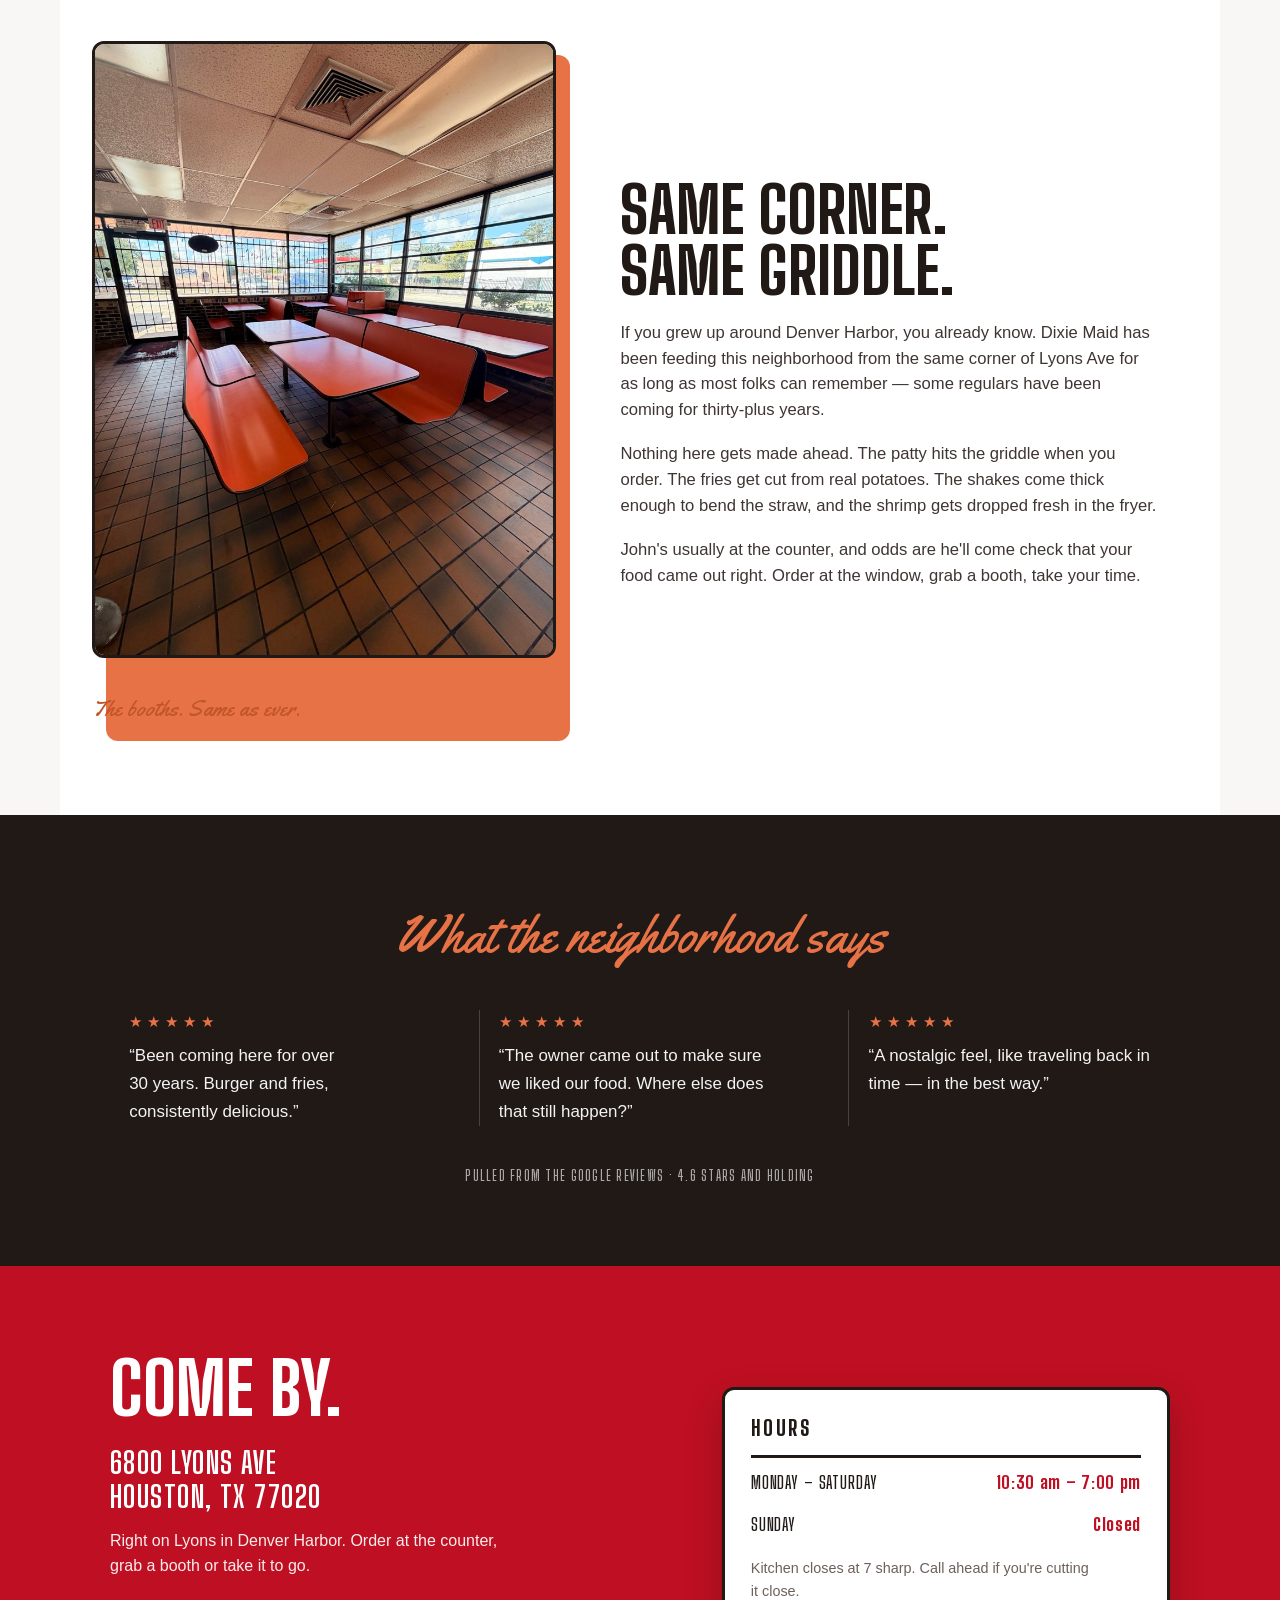
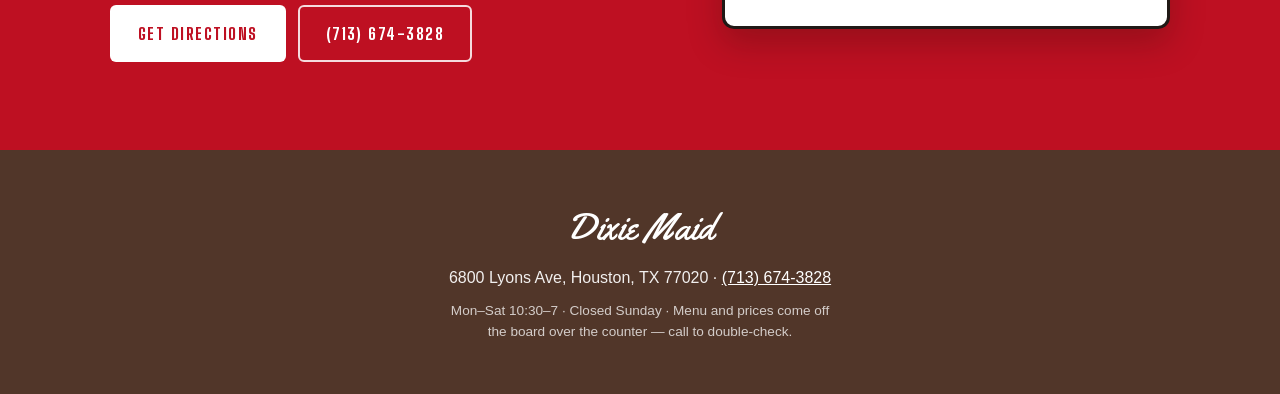
==== commit d3c41a0c: "Logo v2: 50s ribbon-swash emblem — d tail flows into underline banner with BURGERS Co-Authored-By: C" ====
--- a/index.html
+++ b/index.html
@@ -34,23 +34,17 @@
   <section class="hero">
     <div class="hero-panel">
       <h1 class="sr-only">Dixie Maid — burgers, shakes &amp; shrimp in Denver Harbor, Houston</h1>
-      <div class="hero-logo" aria-hidden="true"><svg xmlns="http://www.w3.org/2000/svg" viewBox="2.8 -22.0 637.6 296.6">
-
-  <g transform="translate(252, 198) rotate(-9)">
+      <div class="hero-logo" aria-hidden="true"><svg xmlns="http://www.w3.org/2000/svg" viewBox="4.8 -60.0 665.3 337.1">
+
+  <g transform="translate(30, 150) rotate(-9)">
     <defs>
-      <mask id="knock">
-        <polygon points="16,0 385.152,0 369.152,69.52 0,69.52" fill="white"/>
-        <g transform="translate(31.912543153049484, 52.519999999999996)">
-          <path d="M25.54-33.02Q28.03-33.02 30.12-31.99Q32.21-30.96 33.43-29.09Q34.66-27.22 34.66-24.91Q34.66-18.82 29.14-17.23L29.14-17.04Q35.42-15.60 35.42-8.78Q35.42-6.19 34.15-4.20Q32.88-2.21 30.67-1.10Q28.46 0 25.82 0L3.55 0L3.55-33.02L25.54-33.02M14.16-25.78L14.16-20.16L21.46-20.16Q22.51-20.16 23.21-20.90Q23.90-21.65 23.90-22.75L23.90-23.23Q23.90-24.29 23.18-25.03Q22.46-25.78 21.46-25.78L14.16-25.78M14.16-13.34L14.16-7.68L22.22-7.68Q23.28-7.68 23.98-8.42Q24.67-9.17 24.67-10.27L24.67-10.75Q24.67-11.86 23.98-12.60Q23.28-13.34 22.22-13.34 M82.42-13.30Q82.42-6.53 78.14-2.98Q73.87 0.58 66 0.58Q58.13 0.58 53.83-2.98Q49.54-6.53 49.54-13.30L49.54-33.02L60.14-33.02L60.14-13.44Q60.14-10.66 61.63-9Q63.12-7.34 65.95-7.34Q68.78-7.34 70.30-9.02Q71.81-10.70 71.81-13.44L71.81-33.02L82.42-33.02 M129.50-22.90Q129.50-19.87 127.87-17.42Q126.24-14.98 123.12-13.82L130.46 0L118.56 0L112.70-12.05L108.77-12.05L108.77 0L98.16 0L98.16-33.02L118.37-33.02Q121.92-33.02 124.44-31.66Q126.96-30.29 128.23-27.96Q129.50-25.63 129.50-22.90M118.70-22.46Q118.70-23.76 117.84-24.62Q116.98-25.49 115.73-25.49L108.77-25.49L108.77-19.39L115.73-19.39Q116.98-19.39 117.84-20.28Q118.70-21.17 118.70-22.46 M160.75-33.60Q165.50-33.60 169.30-32.16Q173.09-30.72 175.32-27.91Q177.55-25.10 177.55-21.07L167.42-21.07Q167.42-23.14 165.60-24.41Q163.78-25.68 161.18-25.68Q157.44-25.68 155.52-23.69Q153.60-21.70 153.60-18.05L153.60-14.98Q153.60-11.33 155.52-9.34Q157.44-7.34 161.18-7.34Q163.78-7.34 165.60-8.57Q167.42-9.79 167.42-11.71L159.94-11.71L159.94-18.43L177.55-18.43L177.55 0L172.08 0L171.02-3.26Q166.51 0.58 159.22 0.58Q151.01 0.58 146.88-3.72Q142.75-8.02 142.75-16.51Q142.75-24.91 147.43-29.26Q152.11-33.60 160.75-33.60 M192.77 0L192.77-33.02L221.33-33.02L221.33-25.10L203.38-25.10L203.38-20.54L218.74-20.54L218.74-12.96L203.38-12.96L203.38-7.92L221.66-7.92L221.66 0 M267.41-22.90Q267.41-19.87 265.78-17.42Q264.14-14.98 261.02-13.82L268.37 0L256.46 0L250.61-12.05L246.67-12.05L246.67 0L236.06 0L236.06-33.02L256.27-33.02Q259.82-33.02 262.34-31.66Q264.86-30.29 266.14-27.96Q267.41-25.63 267.41-22.90M256.61-22.46Q256.61-23.76 255.74-24.62Q254.88-25.49 253.63-25.49L246.67-25.49L246.67-19.39L253.63-19.39Q254.88-19.39 255.74-20.28Q256.61-21.17 256.61-22.46 M295.92-33.60Q302.26-33.60 306.34-31.03Q310.42-28.46 310.51-23.42L310.51-22.85L300.58-22.85L300.58-23.04Q300.58-24.48 299.52-25.44Q298.46-26.40 296.30-26.40Q294.19-26.40 293.06-25.78Q291.94-25.15 291.94-24.24Q291.94-22.94 293.47-22.32Q295.01-21.70 298.42-21.02Q302.40-20.21 304.97-19.32Q307.54-18.43 309.46-16.42Q311.38-14.40 311.42-10.94Q311.42-5.09 307.46-2.26Q303.50 0.58 296.88 0.58Q289.15 0.58 284.86-2.02Q280.56-4.61 280.56-11.18L290.59-11.18Q290.59-8.69 291.89-7.85Q293.18-7.01 295.92-7.01Q297.94-7.01 299.26-7.44Q300.58-7.87 300.58-9.22Q300.58-10.42 299.11-11.02Q297.65-11.62 294.34-12.29Q290.30-13.15 287.66-14.09Q285.02-15.02 283.06-17.18Q281.09-19.34 281.09-23.04Q281.09-28.46 285.29-31.03Q289.49-33.60 295.92-33.60" fill="black"/>
-        </g>
+      <mask id="knockW">
+        <g fill="white"><path d="M 34 62 L 580 62 C 610 64 620 84 616 104 C 614 118 600 126 580 126 L 34 126 L 74 94 Z"/><path d="M 546 6 C 568 26 580 42 578 74 L 612 92 C 616 34 602 10 572 -10 Z"/></g>
+        <g transform="translate(178.2, 109.8)"><path d="M23.41-30.27Q25.70-30.27 27.61-29.33Q29.52-28.38 30.65-26.66Q31.77-24.95 31.77-22.84Q31.77-17.25 26.71-15.80L26.71-15.62Q32.47-14.30 32.47-8.05Q32.47-5.68 31.31-3.85Q30.14-2.02 28.12-1.01Q26.09 0 23.67 0L3.26 0L3.26-30.27L23.41-30.27M12.98-23.63L12.98-18.48L19.67-18.48Q20.64-18.48 21.27-19.16Q21.91-19.84 21.91-20.86L21.91-21.30Q21.91-22.26 21.25-22.95Q20.59-23.63 19.67-23.63L12.98-23.63M12.98-12.23L12.98-7.04L20.37-7.04Q21.34-7.04 21.98-7.72Q22.62-8.40 22.62-9.42L22.62-9.86Q22.62-10.87 21.98-11.55Q21.34-12.23 20.37-12.23 M77.31-12.19Q77.31-5.98 73.39-2.73Q69.48 0.53 62.26 0.53Q55.04 0.53 51.11-2.73Q47.17-5.98 47.17-12.19L47.17-30.27L56.89-30.27L56.89-12.32Q56.89-9.77 58.26-8.25Q59.62-6.73 62.22-6.73Q64.81-6.73 66.20-8.27Q67.58-9.81 67.58-12.32L67.58-30.27L77.31-30.27 M122.23-20.99Q122.23-18.22 120.74-15.97Q119.24-13.73 116.38-12.67L123.11 0L112.20 0L106.83-11.04L103.22-11.04L103.22 0L93.50 0L93.50-30.27L112.02-30.27Q115.28-30.27 117.59-29.02Q119.90-27.76 121.07-25.63Q122.23-23.50 122.23-20.99M112.33-20.59Q112.33-21.78 111.54-22.57Q110.75-23.36 109.60-23.36L103.22-23.36L103.22-17.78L109.60-17.78Q110.75-17.78 111.54-18.59Q112.33-19.40 112.33-20.59 M152.64-30.80Q156.99-30.80 160.47-29.48Q163.94-28.16 165.99-25.59Q168.04-23.01 168.04-19.32L158.75-19.32Q158.75-21.21 157.08-22.37Q155.41-23.54 153.03-23.54Q149.60-23.54 147.84-21.71Q146.08-19.89 146.08-16.54L146.08-13.73Q146.08-10.38 147.84-8.56Q149.60-6.73 153.03-6.73Q155.41-6.73 157.08-7.85Q158.75-8.98 158.75-10.74L151.89-10.74L151.89-16.90L168.04-16.90L168.04 0L163.02 0L162.05-2.99Q157.92 0.53 151.23 0.53Q143.70 0.53 139.92-3.41Q136.14-7.35 136.14-15.14Q136.14-22.84 140.43-26.82Q144.72-30.80 152.64-30.80 M183.74 0L183.74-30.27L209.92-30.27L209.92-23.01L193.47-23.01L193.47-18.83L207.55-18.83L207.55-11.88L193.47-11.88L193.47-7.26L210.23-7.26L210.23 0 M253.92-20.99Q253.92-18.22 252.43-15.97Q250.93-13.73 248.07-12.67L254.80 0L243.89 0L238.52-11.04L234.92-11.04L234.92 0L225.19 0L225.19-30.27L243.72-30.27Q246.97-30.27 249.28-29.02Q251.59-27.76 252.76-25.63Q253.92-23.50 253.92-20.99M244.02-20.59Q244.02-21.78 243.23-22.57Q242.44-23.36 241.30-23.36L234.92-23.36L234.92-17.78L241.30-17.78Q242.44-17.78 243.23-18.59Q244.02-19.40 244.02-20.59 M281.82-30.80Q287.63-30.80 291.37-28.45Q295.11-26.09 295.20-21.47L295.20-20.94L286.09-20.94L286.09-21.12Q286.09-22.44 285.12-23.32Q284.15-24.20 282.17-24.20Q280.24-24.20 279.20-23.63Q278.17-23.06 278.17-22.22Q278.17-21.03 279.58-20.46Q280.98-19.89 284.11-19.27Q287.76-18.52 290.11-17.71Q292.47-16.90 294.23-15.05Q295.99-13.20 296.03-10.03Q296.03-4.66 292.40-2.07Q288.77 0.53 282.70 0.53Q275.62 0.53 271.68-1.85Q267.74-4.22 267.74-10.25L276.94-10.25Q276.94-7.96 278.12-7.19Q279.31-6.42 281.82-6.42Q283.67-6.42 284.88-6.82Q286.09-7.22 286.09-8.45Q286.09-9.55 284.75-10.10Q283.40-10.65 280.37-11.26Q276.67-12.06 274.25-12.91Q271.83-13.77 270.03-15.75Q268.22-17.73 268.22-21.12Q268.22-26.09 272.07-28.45Q275.92-30.80 281.82-30.80" fill="black"/></g>
       </mask>
     </defs>
-    <polygon points="16,0 385.152,0 369.152,69.52 0,69.52" fill="#ffffff" mask="url(#knock)"/>
-    
-  </g>
-
-  <g transform="translate(28, 188) rotate(-9)">
     <path d="M35.23-71.78L33.69-72L33.40-72Q31.57-72 29.63-73.46Q27.69-74.93 27.69-78.66Q27.69-82.40 31.75-87.16Q35.82-91.92 42.77-95.91Q49.73-99.90 60.10-102.47Q70.46-105.03 81.96-105.03Q105.47-105.03 118.69-95.76Q131.91-86.50 131.91-71.70Q131.91-62.48 127.81-53.25Q123.71-44.02 116.82-36.22Q109.94-28.42 100.63-21.64Q91.33-14.87 81.15-10.11Q59.18 0 39.11 0Q29.22 0 26.66-1.61Q25.71-2.12 24.79-3.19Q23.88-4.25 23.36-4.61Q21.97-5.49 21.97-8.39Q21.97-11.28 22.56-13.62Q24.76-21.46 42.30-47.64Q59.84-73.83 71.63-89.87Q72.44-90.97 79.91-91.48Q82.98-91.48 84.16-91.04Q85.33-90.60 85.33-89.47Q85.33-88.33 81.52-83.02Q77.71-77.71 57.06-45.89Q36.40-14.06 36.40-13.18Q36.40-12.30 42.88-12.30Q49.37-12.30 58.85-15.05Q68.33-17.80 76.68-22.27Q85.03-26.73 92.65-32.63Q100.27-38.53 105.69-44.68Q117.55-58.15 117.55-68.63Q117.55-79.10 108-86.43Q98.44-93.75 81.81-93.75Q70.61-93.75 60.64-90.01Q50.68-86.28 46.95-83.35Q43.21-80.42 43.21-79.39Q43.21-78.81 44.09-78.81L47.24-79.39Q47.90-79.39 47.90-79.10Q47.90-78.81 46.66-78.08Q45.41-77.34 44.64-76.50Q43.87-75.66 40.80-73.79Q37.72-71.92 35.23-71.78M169.92-80.42Q169.92-76.25 166.04-72.03Q162.16-67.82 157.95-67.82Q153.74-67.82 153.74-72.22Q153.74-76.61 157.43-80.60Q161.13-84.59 165.60-84.59Q167.58-84.59 168.75-83.50Q169.92-82.40 169.92-80.42M158.06-16.48Q158.06-14.28 157.62-13.33Q154.03-6.01 146.19-1.50Q138.35 3 132.57 3Q126.78 3 122.61-0.88Q118.43-4.76 118.43-8.79Q118.43-12.82 122.46-20.51Q126.49-28.20 130.52-34.72Q134.55-41.24 134.55-41.78Q134.55-42.33 133.04-43.95Q131.54-45.56 131.54-46.33Q131.54-47.09 134.58-50.35Q137.62-53.61 141.98-56.80Q146.34-59.99 148.65-59.99Q150.95-59.99 152.78-57.93Q154.61-55.88 154.61-54.20Q154.61-52.51 137.18-22.49Q136.96-22.05 135.97-20.54Q134.99-19.04 134.44-18.05Q133.89-17.07 133.15-15.67Q131.69-12.74 131.69-10.77Q131.69-8.28 135.06-8.28Q138.43-8.28 142.05-10.58Q145.68-12.89 148.32-15.67Q155.20-23.07 156.15-23.07Q158.06-23.07 158.06-16.48M206.03-65.99Q206.98-66.58 208.59-66.58Q210.21-66.58 212.70-64.71Q215.19-62.84 215.19-61.49Q215.19-60.13 214.23-59.33Q213.28-58.52 207.53-53.28Q201.78-48.05 194.38-41.24Q186.99-34.42 182.59-30.47Q182.01-23.44 182.01-15.93Q182.01-8.42 183.98-8.42Q188.23-9.01 194.24-15.23Q196.44-17.50 198.60-19.85Q200.76-22.19 201.23-22.60Q201.71-23 202.44-23Q203.76-23 204.09-21.46Q204.42-19.92 204.42-17.03Q204.42-14.14 204.05-13.33Q202.08-9.23 194.79-3.33Q187.50 2.56 180.98 2.56Q170.36 2.56 170.36-12.08Q170.36-15.09 170.80-19.34Q158.57-6.45 151.10 3Q150.51 3.81 148.68 3.81Q146.85 3.81 144.58 1.98Q142.31 0.15 142.31-1.35Q142.31-2.86 142.60-3.74Q143.41-6.67 152.01-15.97Q160.62-25.27 171.68-34.79Q171.39-41.09 171.39-44.49Q171.39-47.90 170.98-47.90Q170.58-47.90 168.27-45.78Q165.97-43.65 164.65-43.65Q163.33-43.65 162.27-46Q161.21-48.34 161.21-49.29Q161.21-52.59 166.81-57.71Q172.41-62.84 177.10-62.84Q178.42-62.84 180.58-61.49Q182.74-60.13 182.89-58.52Q183.40-50.83 183.40-45.78Q194.90-58.30 206.03-65.99M255.98-80.42Q255.98-76.25 252.10-72.03Q248.22-67.82 244.01-67.82Q239.79-67.82 239.79-72.22Q239.79-76.61 243.49-80.60Q247.19-84.59 251.66-84.59Q253.64-84.59 254.81-83.50Q255.98-82.40 255.98-80.42M244.12-16.48Q244.12-14.28 243.68-13.33Q240.09-6.01 232.25-1.50Q224.41 3 218.63 3Q212.84 3 208.67-0.88Q204.49-4.76 204.49-8.79Q204.49-12.82 208.52-20.51Q212.55-28.20 216.58-34.72Q220.61-41.24 220.61-41.78Q220.61-42.33 219.10-43.95Q217.60-45.56 217.60-46.33Q217.60-47.09 220.64-50.35Q223.68-53.61 228.04-56.80Q232.40-59.99 234.70-59.99Q237.01-59.99 238.84-57.93Q240.67-55.88 240.67-54.20Q240.67-52.51 223.24-22.49Q223.02-22.05 222.03-20.54Q221.04-19.04 220.50-18.05Q219.95-17.07 219.21-15.67Q217.75-12.74 217.75-10.77Q217.75-8.28 221.12-8.28Q224.49-8.28 228.11-10.58Q231.74-12.89 234.38-15.67Q241.26-23.07 242.21-23.07Q244.12-23.07 244.12-16.48M289.09-54.79Q289.09-49.95 285.17-46.29Q281.25-42.63 276.27-42.63Q274.66-42.63 274.15-43.40Q273.63-44.17 273.63-45.41Q273.63-46.66 273.93-47.83Q271.29-46.95 268.07-45.12Q264.84-43.29 260.16-39.70Q255.47-36.11 255.47-34.35Q255.47-33.76 257.19-33.76Q258.91-33.76 262.50-34.97Q266.09-36.18 267.52-36.18Q268.95-36.18 269.38-36.04Q270.34-35.52 271.44-33.80Q272.53-32.08 272.53-31.09Q272.53-30.10 270.63-28.49Q268.73-26.88 266.31-26.04Q263.89-25.20 263.09-24.76Q247.63-16.11 247.63-12.89Q247.63-7.18 257.37-7.18Q263.60-7.18 269.90-11.13Q275.24-14.50 279.53-17.98Q283.81-21.46 284.95-22.27Q286.08-23.07 286.67-23.07Q288.57-23.07 288.57-18.82Q288.57-14.58 288.06-13.22Q287.55-11.87 285.13-9.89Q269.46 2.86 255.47 2.86Q248 2.86 243.53 0.81Q235.33-2.93 235.33-10.62Q235.33-20.73 249.32-25.93Q246.53-27.17 245.73-29.11Q244.92-31.05 244.92-35.34Q244.92-39.62 248.91-44.42Q252.91-49.22 258.69-52.29Q271.58-59.25 281.69-59.25Q284.11-59.25 286.60-58.08Q289.09-56.91 289.09-54.79M429.49-27.03L430.08-24.24Q430.08-22.49 428.25-20.07Q423.41-13.77 412.76-5.60Q402.10 2.56 397.05 2.56Q391.99 2.56 389.14-0.40Q386.28-3.37 386.28-7.18Q386.28-11.72 395.80-27.25Q410.08-50.32 432.28-81.15Q427.59-76.32 407.37-55.08Q362.62-8.20 355.08-1.98Q353.83-0.95 351.45-0.95Q349.07-0.95 346.44-2.89Q343.80-4.83 343.80-7.25L343.80-7.62Q344.09-10.69 357.93-37.72Q371.78-64.75 381.15-80.71Q367.31-65.48 353.17-46.73Q326.29-11.13 313.84 13.92Q312.74 16.26 311.13 16.26Q309.52 16.26 306.45 15.45Q300 13.70 300 9.30Q300 6.67 310.77-9.56Q321.53-25.78 335.74-45.01Q349.95-64.23 365.19-82.03Q386.21-106.64 392.21-106.64Q393.16-106.64 394.04-106.16Q394.92-105.69 395.14-105.69Q395.36-105.69 395.58-105.91Q396.53-107.08 399.35-107.08Q402.17-107.08 404.85-105.98Q407.52-104.88 407.52-103.49Q407.52-102.61 400.20-89.50Q375.66-46 367.24-29.74Q375.29-39.48 390.27-55.59Q405.25-71.70 421.73-87.74Q443.19-108.54 447.36-108.54Q449.05-108.54 451.61-107.81Q456.15-106.49 460.33-106.49Q461.50-106.27 462.34-105.51Q463.18-104.74 463.18-103.93Q463.18-103.12 462.74-102.61Q438.94-70.97 422.61-46.80Q406.27-22.63 402.47-14.14Q410.16-15.75 425.39-32.52Q426.05-33.40 426.34-33.69Q426.64-33.98 426.86-34.28Q428.10-35.74 428.76-32.45Q429.05-30.54 429.16-29.77Q429.27-29 429.38-28.16Q429.49-27.32 429.49-27.03M489.18-55.66Q494.75-55.66 494.75-51.86Q494.75-49.80 493.80-48.85Q492.85-47.90 489.73-42.52Q486.62-37.13 482.85-28.75Q479.08-20.36 477.98-14.43Q477.76-13.70 477.76-12.38Q477.76-8.35 479.96-8.35Q482.15-8.35 485.16-10.44Q488.16-12.52 490.50-14.90Q492.85-17.29 495.08-19.78Q497.31-22.27 497.75-22.63Q498.19-23 499.07-23Q500.46-23 500.76-20.87Q501.05-18.75 501.05-16.48Q501.05-14.21 500.61-13.33Q498.49-9.16 491.27-3.30Q484.06 2.56 478.16 2.56Q472.27 2.56 469.48-1.03Q466.70-4.61 466.70-8.97Q466.70-13.33 468.16-16.63Q462.08-8.72 454.21-3.22Q446.34 2.27 441.36 2.27Q436.38 2.27 433.23-0.73Q429.20-4.47 429.20-11.10Q429.20-17.72 432.17-24.43Q435.13-31.13 439.97-36.66Q444.80-42.19 450.59-46.73Q462.74-56.25 473-56.25Q476.95-56.25 479.44-54.93Q481.93-53.61 482.59-51.64Q484.35-54.27 485.56-54.97Q486.77-55.66 489.18-55.66M479.44-47.53Q466.92-47.53 453.52-33.62Q448.75-28.64 444.76-21.68Q440.77-14.72 440.77-12.16Q440.77-9.59 442.24-9.59Q444.29-9.59 453.66-17.69Q463.04-25.78 466.11-29.59Q469.48-33.84 479.44-47.53M542.07-80.42Q542.07-76.25 538.18-72.03Q534.30-67.82 530.09-67.82Q525.88-67.82 525.88-72.22Q525.88-76.61 529.58-80.60Q533.28-84.59 537.74-84.59Q539.72-84.59 540.89-83.50Q542.07-82.40 542.07-80.42M530.20-16.48Q530.20-14.28 529.76-13.33Q526.17-6.01 518.33-1.50Q510.50 3 504.71 3Q498.93 3 494.75-0.88Q490.58-4.76 490.58-8.79Q490.58-12.82 494.60-20.51Q498.63-28.20 502.66-34.72Q506.69-41.24 506.69-41.78Q506.69-42.33 505.19-43.95Q503.69-45.56 503.69-46.33Q503.69-47.09 506.73-50.35Q509.77-53.61 514.12-56.80Q518.48-59.99 520.79-59.99Q523.10-59.99 524.93-57.93Q526.76-55.88 526.76-54.20Q526.76-52.51 509.33-22.49Q509.11-22.05 508.12-20.54Q507.13-19.04 506.58-18.05Q506.03-17.07 505.30-15.67Q503.83-12.74 503.83-10.77Q503.83-8.28 507.20-8.28Q510.57-8.28 514.20-10.58Q517.82-12.89 520.46-15.67Q527.34-23.07 528.30-23.07Q530.20-23.07 530.20-16.48M616.77-109.79Q618.16-109.79 618.97-108.91Q619.78-108.03 619.78-107.12Q619.78-106.20 618.35-103.75Q616.92-101.29 611.79-93.05Q606.67-84.81 603.81-80.13Q587.18-53.10 577.73-34.42Q568.29-15.75 568.29-11.87L568.29-11.28Q568.29-8.28 570.48-8.28Q572.68-8.28 575.79-10.33Q578.91-12.38 581.25-14.72Q583.59-17.07 585.97-19.59Q588.35-22.12 588.87-22.56Q589.38-23 590.19-23Q591.43-23 591.80-21.42Q592.16-19.85 592.16-17.03Q592.16-14.21 591.72-13.33Q589.60-9.23 582.39-3.33Q575.17 2.56 568.73 2.56Q557.74 2.56 557.74-6.74Q557.74-12.52 562.13-21.90Q556.20-14.21 550.05-8.79Q538.62 1.17 530.20 1.17Q525.51 1.17 523.28-2.12Q521.04-5.42 521.04-11.61Q521.04-17.80 525.88-26.44Q530.71-35.08 537.93-42Q545.14-48.93 553.93-53.58Q562.72-58.23 570.12-58.23Q572.46-58.23 575.61-55.37Q577.73-58.74 583.45-68.85Q601.39-99.10 607.18-105.76Q610.25-109.79 616.77-109.79M571.14-48.49Q560.60-46.14 551.51-38.67Q542.43-31.20 537.89-23.03Q533.35-14.87 533.35-12.45Q533.35-10.03 534.38-10.03Q538.77-10.03 556.13-29.66Q564.77-39.33 571.14-48.49" transform="translate(-21.97265625, 0)" fill="#ffffff"/>
+    <g fill="#ffffff" mask="url(#knockW)"><path d="M 34 62 L 580 62 C 610 64 620 84 616 104 C 614 118 600 126 580 126 L 34 126 L 74 94 Z"/><path d="M 546 6 C 568 26 580 42 578 74 L 612 92 C 616 34 602 10 572 -10 Z"/></g>
   </g>
 </svg></div>
       <p class="hero-sub">Thick shakes, fried shrimp, chili dogs — and nothing hits the griddle till you order it. The stand on Lyons Ave, same as it ever was.</p>
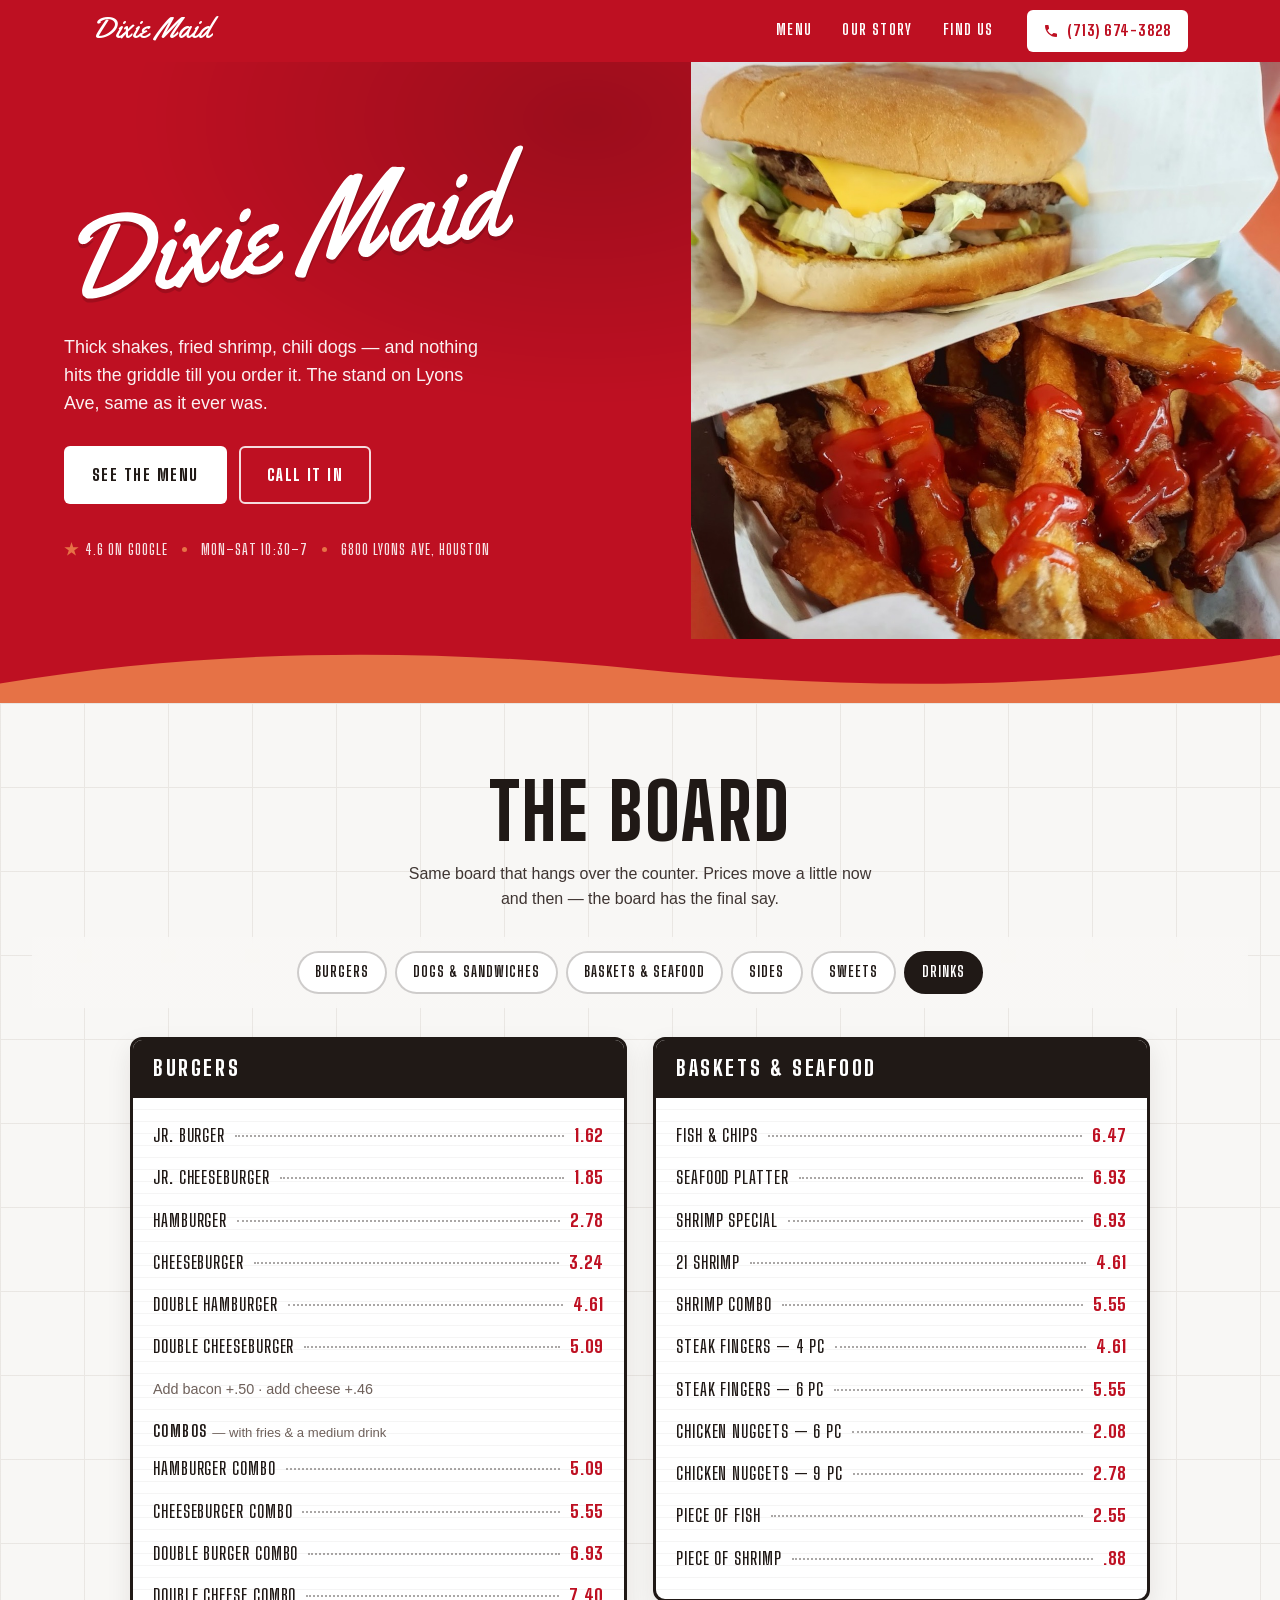
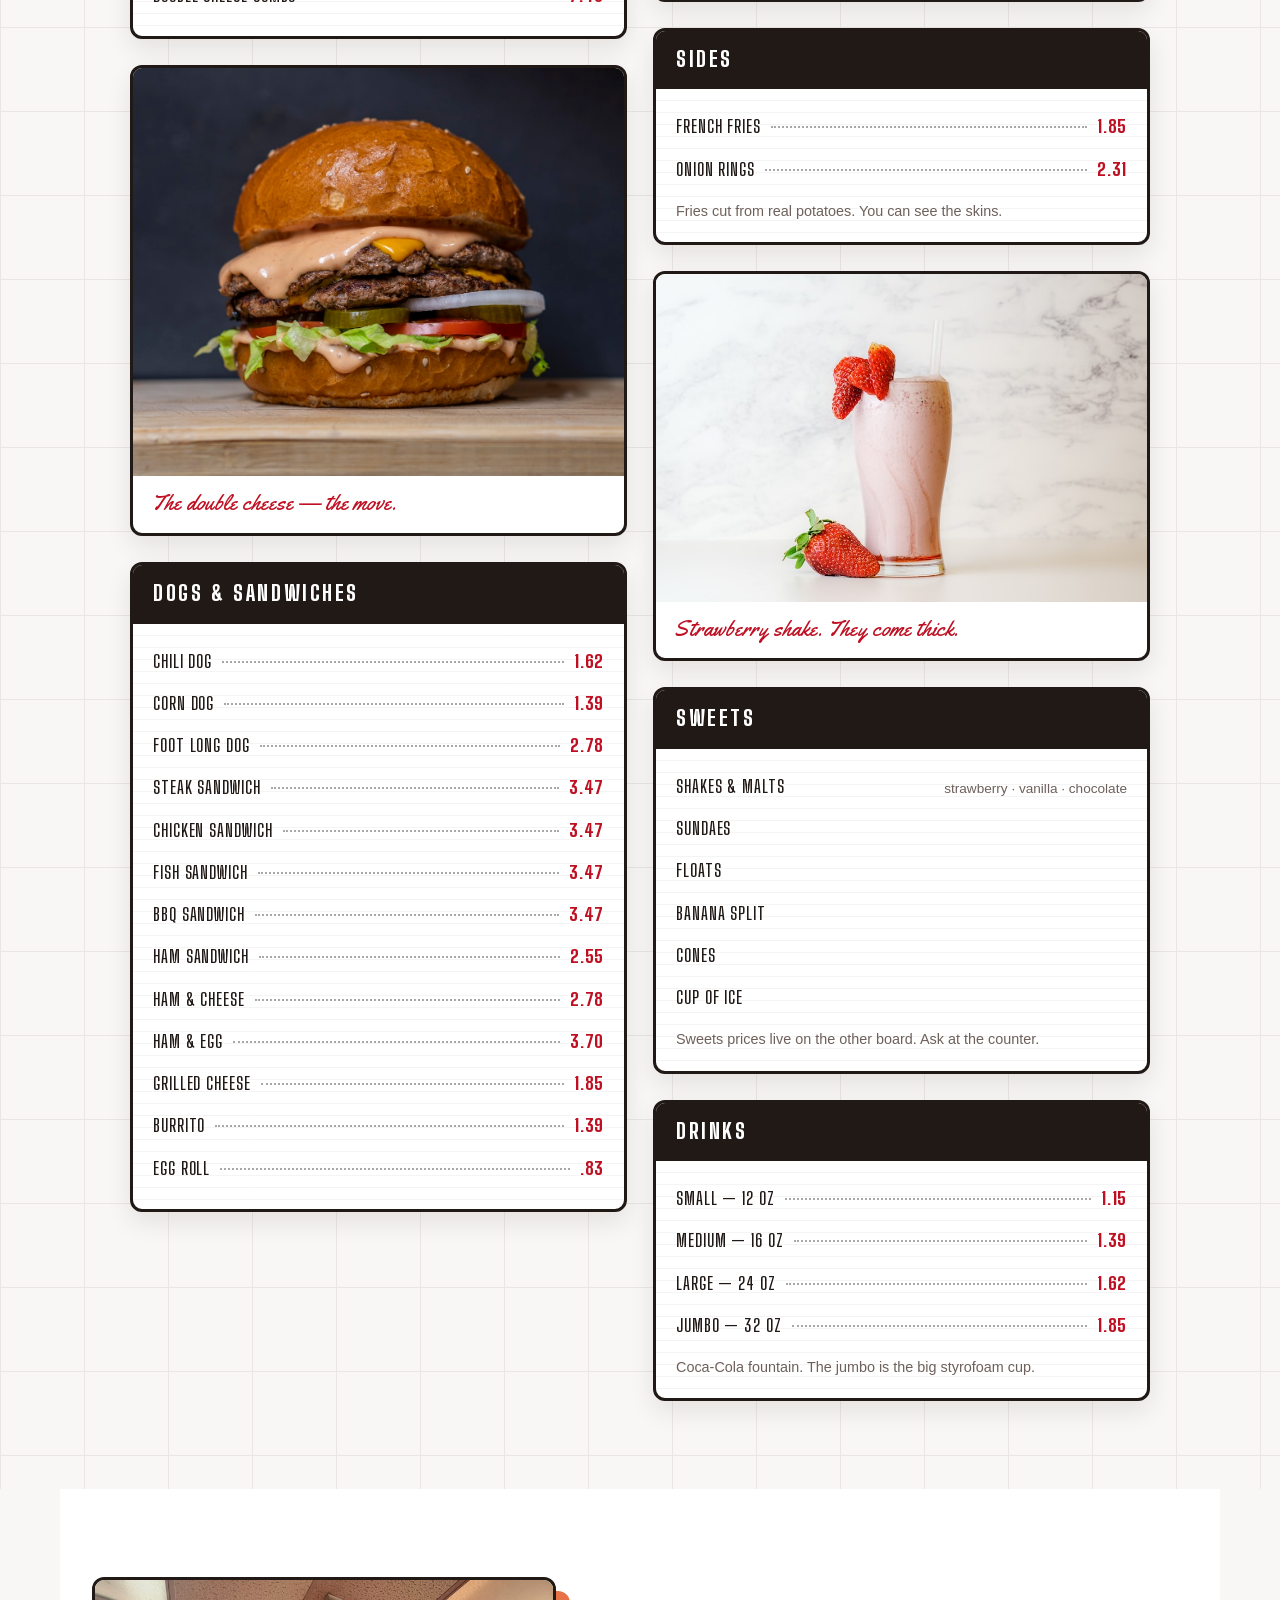
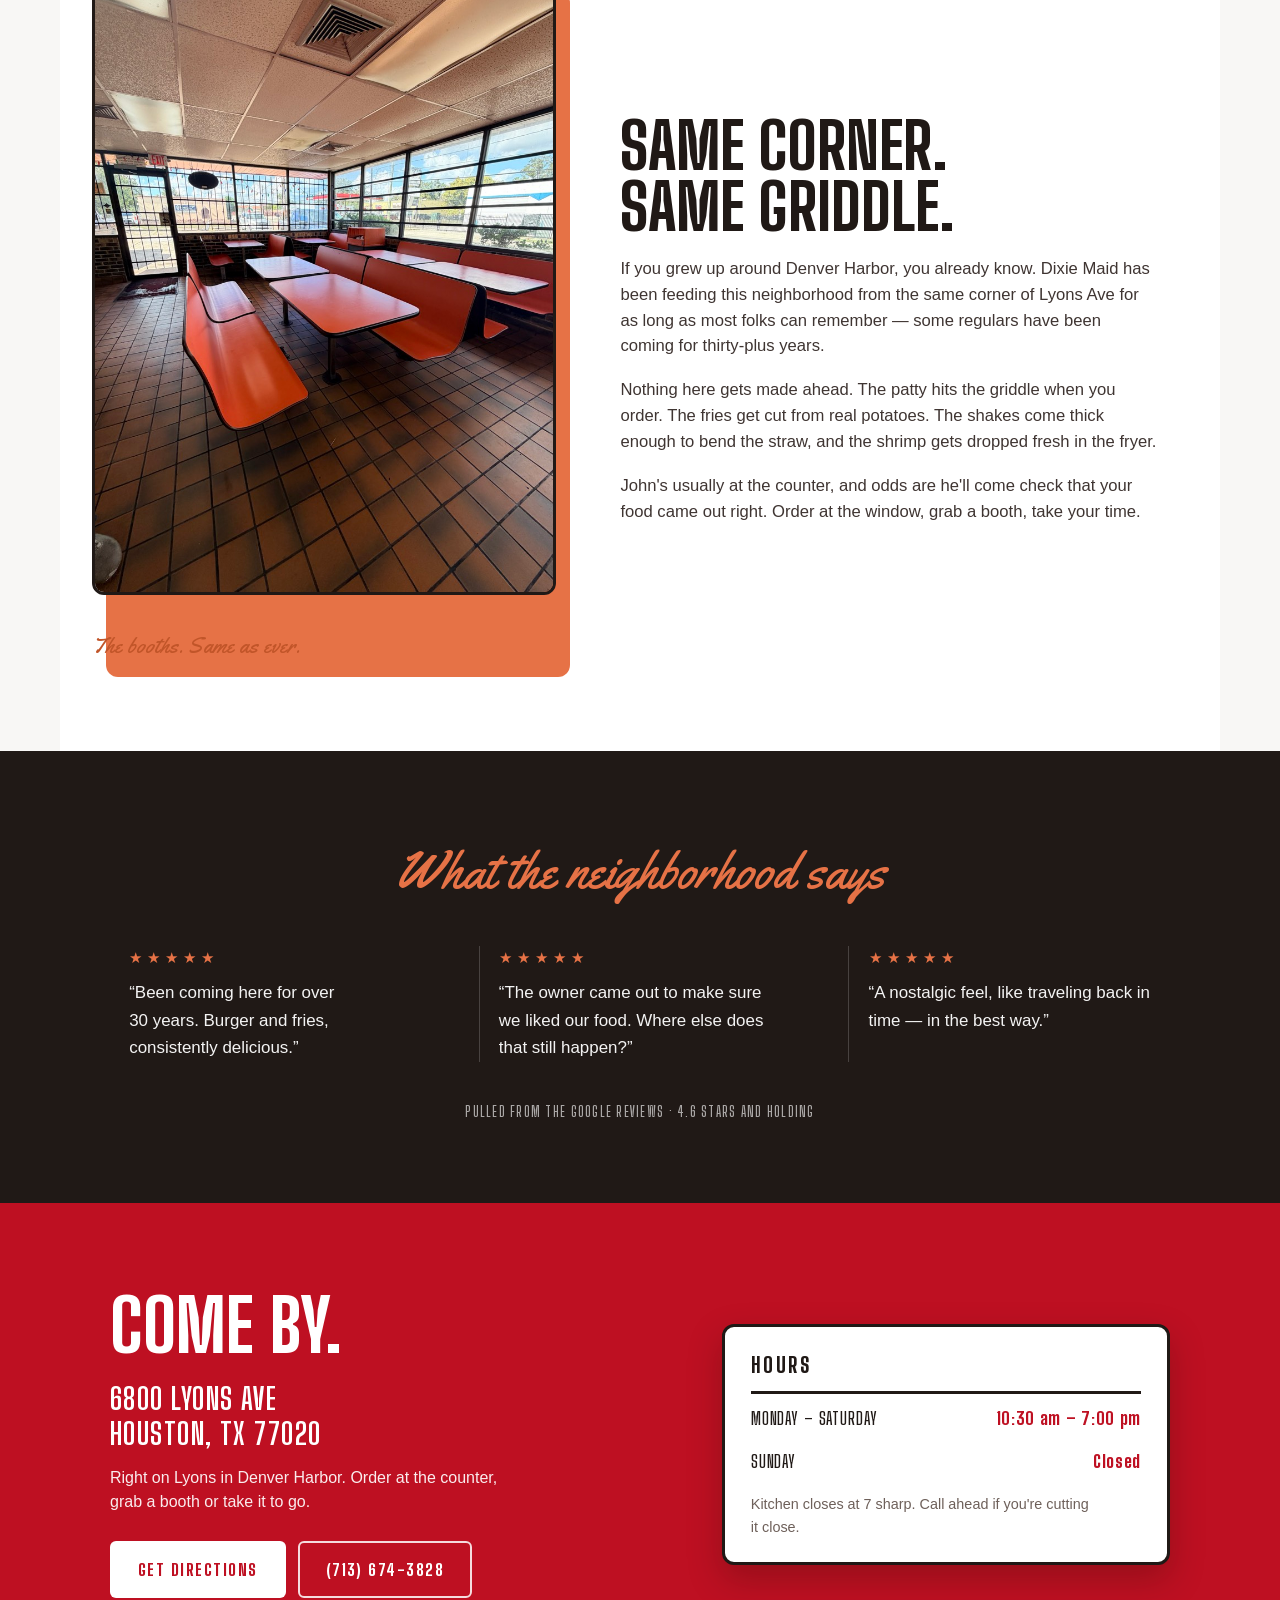
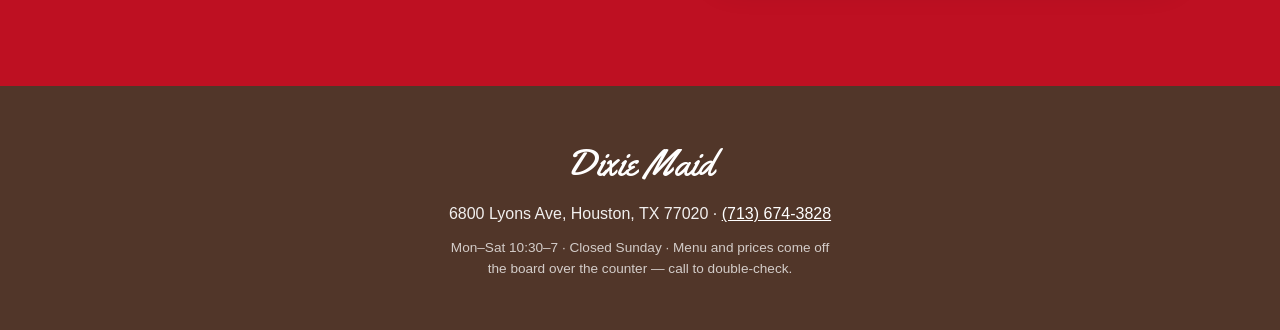
==== commit 93b7bcff: "Hero uses script-only wordmark; keep ribbon emblem SVGs as backups Co-Authored-By: Claude Fable 5 <n" ====
--- a/index.html
+++ b/index.html
@@ -34,17 +34,9 @@
   <section class="hero">
     <div class="hero-panel">
       <h1 class="sr-only">Dixie Maid — burgers, shakes &amp; shrimp in Denver Harbor, Houston</h1>
-      <div class="hero-logo" aria-hidden="true"><svg xmlns="http://www.w3.org/2000/svg" viewBox="4.8 -60.0 665.3 337.1">
-
+      <div class="hero-logo" aria-hidden="true"><svg xmlns="http://www.w3.org/2000/svg" viewBox="4.8 -60.0 626.2 234.0">
   <g transform="translate(30, 150) rotate(-9)">
-    <defs>
-      <mask id="knockW">
-        <g fill="white"><path d="M 34 62 L 580 62 C 610 64 620 84 616 104 C 614 118 600 126 580 126 L 34 126 L 74 94 Z"/><path d="M 546 6 C 568 26 580 42 578 74 L 612 92 C 616 34 602 10 572 -10 Z"/></g>
-        <g transform="translate(178.2, 109.8)"><path d="M23.41-30.27Q25.70-30.27 27.61-29.33Q29.52-28.38 30.65-26.66Q31.77-24.95 31.77-22.84Q31.77-17.25 26.71-15.80L26.71-15.62Q32.47-14.30 32.47-8.05Q32.47-5.68 31.31-3.85Q30.14-2.02 28.12-1.01Q26.09 0 23.67 0L3.26 0L3.26-30.27L23.41-30.27M12.98-23.63L12.98-18.48L19.67-18.48Q20.64-18.48 21.27-19.16Q21.91-19.84 21.91-20.86L21.91-21.30Q21.91-22.26 21.25-22.95Q20.59-23.63 19.67-23.63L12.98-23.63M12.98-12.23L12.98-7.04L20.37-7.04Q21.34-7.04 21.98-7.72Q22.62-8.40 22.62-9.42L22.62-9.86Q22.62-10.87 21.98-11.55Q21.34-12.23 20.37-12.23 M77.31-12.19Q77.31-5.98 73.39-2.73Q69.48 0.53 62.26 0.53Q55.04 0.53 51.11-2.73Q47.17-5.98 47.17-12.19L47.17-30.27L56.89-30.27L56.89-12.32Q56.89-9.77 58.26-8.25Q59.62-6.73 62.22-6.73Q64.81-6.73 66.20-8.27Q67.58-9.81 67.58-12.32L67.58-30.27L77.31-30.27 M122.23-20.99Q122.23-18.22 120.74-15.97Q119.24-13.73 116.38-12.67L123.11 0L112.20 0L106.83-11.04L103.22-11.04L103.22 0L93.50 0L93.50-30.27L112.02-30.27Q115.28-30.27 117.59-29.02Q119.90-27.76 121.07-25.63Q122.23-23.50 122.23-20.99M112.33-20.59Q112.33-21.78 111.54-22.57Q110.75-23.36 109.60-23.36L103.22-23.36L103.22-17.78L109.60-17.78Q110.75-17.78 111.54-18.59Q112.33-19.40 112.33-20.59 M152.64-30.80Q156.99-30.80 160.47-29.48Q163.94-28.16 165.99-25.59Q168.04-23.01 168.04-19.32L158.75-19.32Q158.75-21.21 157.08-22.37Q155.41-23.54 153.03-23.54Q149.60-23.54 147.84-21.71Q146.08-19.89 146.08-16.54L146.08-13.73Q146.08-10.38 147.84-8.56Q149.60-6.73 153.03-6.73Q155.41-6.73 157.08-7.85Q158.75-8.98 158.75-10.74L151.89-10.74L151.89-16.90L168.04-16.90L168.04 0L163.02 0L162.05-2.99Q157.92 0.53 151.23 0.53Q143.70 0.53 139.92-3.41Q136.14-7.35 136.14-15.14Q136.14-22.84 140.43-26.82Q144.72-30.80 152.64-30.80 M183.74 0L183.74-30.27L209.92-30.27L209.92-23.01L193.47-23.01L193.47-18.83L207.55-18.83L207.55-11.88L193.47-11.88L193.47-7.26L210.23-7.26L210.23 0 M253.92-20.99Q253.92-18.22 252.43-15.97Q250.93-13.73 248.07-12.67L254.80 0L243.89 0L238.52-11.04L234.92-11.04L234.92 0L225.19 0L225.19-30.27L243.72-30.27Q246.97-30.27 249.28-29.02Q251.59-27.76 252.76-25.63Q253.92-23.50 253.92-20.99M244.02-20.59Q244.02-21.78 243.23-22.57Q242.44-23.36 241.30-23.36L234.92-23.36L234.92-17.78L241.30-17.78Q242.44-17.78 243.23-18.59Q244.02-19.40 244.02-20.59 M281.82-30.80Q287.63-30.80 291.37-28.45Q295.11-26.09 295.20-21.47L295.20-20.94L286.09-20.94L286.09-21.12Q286.09-22.44 285.12-23.32Q284.15-24.20 282.17-24.20Q280.24-24.20 279.20-23.63Q278.17-23.06 278.17-22.22Q278.17-21.03 279.58-20.46Q280.98-19.89 284.11-19.27Q287.76-18.52 290.11-17.71Q292.47-16.90 294.23-15.05Q295.99-13.20 296.03-10.03Q296.03-4.66 292.40-2.07Q288.77 0.53 282.70 0.53Q275.62 0.53 271.68-1.85Q267.74-4.22 267.74-10.25L276.94-10.25Q276.94-7.96 278.12-7.19Q279.31-6.42 281.82-6.42Q283.67-6.42 284.88-6.82Q286.09-7.22 286.09-8.45Q286.09-9.55 284.75-10.10Q283.40-10.65 280.37-11.26Q276.67-12.06 274.25-12.91Q271.83-13.77 270.03-15.75Q268.22-17.73 268.22-21.12Q268.22-26.09 272.07-28.45Q275.92-30.80 281.82-30.80" fill="black"/></g>
-      </mask>
-    </defs>
     <path d="M35.23-71.78L33.69-72L33.40-72Q31.57-72 29.63-73.46Q27.69-74.93 27.69-78.66Q27.69-82.40 31.75-87.16Q35.82-91.92 42.77-95.91Q49.73-99.90 60.10-102.47Q70.46-105.03 81.96-105.03Q105.47-105.03 118.69-95.76Q131.91-86.50 131.91-71.70Q131.91-62.48 127.81-53.25Q123.71-44.02 116.82-36.22Q109.94-28.42 100.63-21.64Q91.33-14.87 81.15-10.11Q59.18 0 39.11 0Q29.22 0 26.66-1.61Q25.71-2.12 24.79-3.19Q23.88-4.25 23.36-4.61Q21.97-5.49 21.97-8.39Q21.97-11.28 22.56-13.62Q24.76-21.46 42.30-47.64Q59.84-73.83 71.63-89.87Q72.44-90.97 79.91-91.48Q82.98-91.48 84.16-91.04Q85.33-90.60 85.33-89.47Q85.33-88.33 81.52-83.02Q77.71-77.71 57.06-45.89Q36.40-14.06 36.40-13.18Q36.40-12.30 42.88-12.30Q49.37-12.30 58.85-15.05Q68.33-17.80 76.68-22.27Q85.03-26.73 92.65-32.63Q100.27-38.53 105.69-44.68Q117.55-58.15 117.55-68.63Q117.55-79.10 108-86.43Q98.44-93.75 81.81-93.75Q70.61-93.75 60.64-90.01Q50.68-86.28 46.95-83.35Q43.21-80.42 43.21-79.39Q43.21-78.81 44.09-78.81L47.24-79.39Q47.90-79.39 47.90-79.10Q47.90-78.81 46.66-78.08Q45.41-77.34 44.64-76.50Q43.87-75.66 40.80-73.79Q37.72-71.92 35.23-71.78M169.92-80.42Q169.92-76.25 166.04-72.03Q162.16-67.82 157.95-67.82Q153.74-67.82 153.74-72.22Q153.74-76.61 157.43-80.60Q161.13-84.59 165.60-84.59Q167.58-84.59 168.75-83.50Q169.92-82.40 169.92-80.42M158.06-16.48Q158.06-14.28 157.62-13.33Q154.03-6.01 146.19-1.50Q138.35 3 132.57 3Q126.78 3 122.61-0.88Q118.43-4.76 118.43-8.79Q118.43-12.82 122.46-20.51Q126.49-28.20 130.52-34.72Q134.55-41.24 134.55-41.78Q134.55-42.33 133.04-43.95Q131.54-45.56 131.54-46.33Q131.54-47.09 134.58-50.35Q137.62-53.61 141.98-56.80Q146.34-59.99 148.65-59.99Q150.95-59.99 152.78-57.93Q154.61-55.88 154.61-54.20Q154.61-52.51 137.18-22.49Q136.96-22.05 135.97-20.54Q134.99-19.04 134.44-18.05Q133.89-17.07 133.15-15.67Q131.69-12.74 131.69-10.77Q131.69-8.28 135.06-8.28Q138.43-8.28 142.05-10.58Q145.68-12.89 148.32-15.67Q155.20-23.07 156.15-23.07Q158.06-23.07 158.06-16.48M206.03-65.99Q206.98-66.58 208.59-66.58Q210.21-66.58 212.70-64.71Q215.19-62.84 215.19-61.49Q215.19-60.13 214.23-59.33Q213.28-58.52 207.53-53.28Q201.78-48.05 194.38-41.24Q186.99-34.42 182.59-30.47Q182.01-23.44 182.01-15.93Q182.01-8.42 183.98-8.42Q188.23-9.01 194.24-15.23Q196.44-17.50 198.60-19.85Q200.76-22.19 201.23-22.60Q201.71-23 202.44-23Q203.76-23 204.09-21.46Q204.42-19.92 204.42-17.03Q204.42-14.14 204.05-13.33Q202.08-9.23 194.79-3.33Q187.50 2.56 180.98 2.56Q170.36 2.56 170.36-12.08Q170.36-15.09 170.80-19.34Q158.57-6.45 151.10 3Q150.51 3.81 148.68 3.81Q146.85 3.81 144.58 1.98Q142.31 0.15 142.31-1.35Q142.31-2.86 142.60-3.74Q143.41-6.67 152.01-15.97Q160.62-25.27 171.68-34.79Q171.39-41.09 171.39-44.49Q171.39-47.90 170.98-47.90Q170.58-47.90 168.27-45.78Q165.97-43.65 164.65-43.65Q163.33-43.65 162.27-46Q161.21-48.34 161.21-49.29Q161.21-52.59 166.81-57.71Q172.41-62.84 177.10-62.84Q178.42-62.84 180.58-61.49Q182.74-60.13 182.89-58.52Q183.40-50.83 183.40-45.78Q194.90-58.30 206.03-65.99M255.98-80.42Q255.98-76.25 252.10-72.03Q248.22-67.82 244.01-67.82Q239.79-67.82 239.79-72.22Q239.79-76.61 243.49-80.60Q247.19-84.59 251.66-84.59Q253.64-84.59 254.81-83.50Q255.98-82.40 255.98-80.42M244.12-16.48Q244.12-14.28 243.68-13.33Q240.09-6.01 232.25-1.50Q224.41 3 218.63 3Q212.84 3 208.67-0.88Q204.49-4.76 204.49-8.79Q204.49-12.82 208.52-20.51Q212.55-28.20 216.58-34.72Q220.61-41.24 220.61-41.78Q220.61-42.33 219.10-43.95Q217.60-45.56 217.60-46.33Q217.60-47.09 220.64-50.35Q223.68-53.61 228.04-56.80Q232.40-59.99 234.70-59.99Q237.01-59.99 238.84-57.93Q240.67-55.88 240.67-54.20Q240.67-52.51 223.24-22.49Q223.02-22.05 222.03-20.54Q221.04-19.04 220.50-18.05Q219.95-17.07 219.21-15.67Q217.75-12.74 217.75-10.77Q217.75-8.28 221.12-8.28Q224.49-8.28 228.11-10.58Q231.74-12.89 234.38-15.67Q241.26-23.07 242.21-23.07Q244.12-23.07 244.12-16.48M289.09-54.79Q289.09-49.95 285.17-46.29Q281.25-42.63 276.27-42.63Q274.66-42.63 274.15-43.40Q273.63-44.17 273.63-45.41Q273.63-46.66 273.93-47.83Q271.29-46.95 268.07-45.12Q264.84-43.29 260.16-39.70Q255.47-36.11 255.47-34.35Q255.47-33.76 257.19-33.76Q258.91-33.76 262.50-34.97Q266.09-36.18 267.52-36.18Q268.95-36.18 269.38-36.04Q270.34-35.52 271.44-33.80Q272.53-32.08 272.53-31.09Q272.53-30.10 270.63-28.49Q268.73-26.88 266.31-26.04Q263.89-25.20 263.09-24.76Q247.63-16.11 247.63-12.89Q247.63-7.18 257.37-7.18Q263.60-7.18 269.90-11.13Q275.24-14.50 279.53-17.98Q283.81-21.46 284.95-22.27Q286.08-23.07 286.67-23.07Q288.57-23.07 288.57-18.82Q288.57-14.58 288.06-13.22Q287.55-11.87 285.13-9.89Q269.46 2.86 255.47 2.86Q248 2.86 243.53 0.81Q235.33-2.93 235.33-10.62Q235.33-20.73 249.32-25.93Q246.53-27.17 245.73-29.11Q244.92-31.05 244.92-35.34Q244.92-39.62 248.91-44.42Q252.91-49.22 258.69-52.29Q271.58-59.25 281.69-59.25Q284.11-59.25 286.60-58.08Q289.09-56.91 289.09-54.79M429.49-27.03L430.08-24.24Q430.08-22.49 428.25-20.07Q423.41-13.77 412.76-5.60Q402.10 2.56 397.05 2.56Q391.99 2.56 389.14-0.40Q386.28-3.37 386.28-7.18Q386.28-11.72 395.80-27.25Q410.08-50.32 432.28-81.15Q427.59-76.32 407.37-55.08Q362.62-8.20 355.08-1.98Q353.83-0.95 351.45-0.95Q349.07-0.95 346.44-2.89Q343.80-4.83 343.80-7.25L343.80-7.62Q344.09-10.69 357.93-37.72Q371.78-64.75 381.15-80.71Q367.31-65.48 353.17-46.73Q326.29-11.13 313.84 13.92Q312.74 16.26 311.13 16.26Q309.52 16.26 306.45 15.45Q300 13.70 300 9.30Q300 6.67 310.77-9.56Q321.53-25.78 335.74-45.01Q349.95-64.23 365.19-82.03Q386.21-106.64 392.21-106.64Q393.16-106.64 394.04-106.16Q394.92-105.69 395.14-105.69Q395.36-105.69 395.58-105.91Q396.53-107.08 399.35-107.08Q402.17-107.08 404.85-105.98Q407.52-104.88 407.52-103.49Q407.52-102.61 400.20-89.50Q375.66-46 367.24-29.74Q375.29-39.48 390.27-55.59Q405.25-71.70 421.73-87.74Q443.19-108.54 447.36-108.54Q449.05-108.54 451.61-107.81Q456.15-106.49 460.33-106.49Q461.50-106.27 462.34-105.51Q463.18-104.74 463.18-103.93Q463.18-103.12 462.74-102.61Q438.94-70.97 422.61-46.80Q406.27-22.63 402.47-14.14Q410.16-15.75 425.39-32.52Q426.05-33.40 426.34-33.69Q426.64-33.98 426.86-34.28Q428.10-35.74 428.76-32.45Q429.05-30.54 429.16-29.77Q429.27-29 429.38-28.16Q429.49-27.32 429.49-27.03M489.18-55.66Q494.75-55.66 494.75-51.86Q494.75-49.80 493.80-48.85Q492.85-47.90 489.73-42.52Q486.62-37.13 482.85-28.75Q479.08-20.36 477.98-14.43Q477.76-13.70 477.76-12.38Q477.76-8.35 479.96-8.35Q482.15-8.35 485.16-10.44Q488.16-12.52 490.50-14.90Q492.85-17.29 495.08-19.78Q497.31-22.27 497.75-22.63Q498.19-23 499.07-23Q500.46-23 500.76-20.87Q501.05-18.75 501.05-16.48Q501.05-14.21 500.61-13.33Q498.49-9.16 491.27-3.30Q484.06 2.56 478.16 2.56Q472.27 2.56 469.48-1.03Q466.70-4.61 466.70-8.97Q466.70-13.33 468.16-16.63Q462.08-8.72 454.21-3.22Q446.34 2.27 441.36 2.27Q436.38 2.27 433.23-0.73Q429.20-4.47 429.20-11.10Q429.20-17.72 432.17-24.43Q435.13-31.13 439.97-36.66Q444.80-42.19 450.59-46.73Q462.74-56.25 473-56.25Q476.95-56.25 479.44-54.93Q481.93-53.61 482.59-51.64Q484.35-54.27 485.56-54.97Q486.77-55.66 489.18-55.66M479.44-47.53Q466.92-47.53 453.52-33.62Q448.75-28.64 444.76-21.68Q440.77-14.72 440.77-12.16Q440.77-9.59 442.24-9.59Q444.29-9.59 453.66-17.69Q463.04-25.78 466.11-29.59Q469.48-33.84 479.44-47.53M542.07-80.42Q542.07-76.25 538.18-72.03Q534.30-67.82 530.09-67.82Q525.88-67.82 525.88-72.22Q525.88-76.61 529.58-80.60Q533.28-84.59 537.74-84.59Q539.72-84.59 540.89-83.50Q542.07-82.40 542.07-80.42M530.20-16.48Q530.20-14.28 529.76-13.33Q526.17-6.01 518.33-1.50Q510.50 3 504.71 3Q498.93 3 494.75-0.88Q490.58-4.76 490.58-8.79Q490.58-12.82 494.60-20.51Q498.63-28.20 502.66-34.72Q506.69-41.24 506.69-41.78Q506.69-42.33 505.19-43.95Q503.69-45.56 503.69-46.33Q503.69-47.09 506.73-50.35Q509.77-53.61 514.12-56.80Q518.48-59.99 520.79-59.99Q523.10-59.99 524.93-57.93Q526.76-55.88 526.76-54.20Q526.76-52.51 509.33-22.49Q509.11-22.05 508.12-20.54Q507.13-19.04 506.58-18.05Q506.03-17.07 505.30-15.67Q503.83-12.74 503.83-10.77Q503.83-8.28 507.20-8.28Q510.57-8.28 514.20-10.58Q517.82-12.89 520.46-15.67Q527.34-23.07 528.30-23.07Q530.20-23.07 530.20-16.48M616.77-109.79Q618.16-109.79 618.97-108.91Q619.78-108.03 619.78-107.12Q619.78-106.20 618.35-103.75Q616.92-101.29 611.79-93.05Q606.67-84.81 603.81-80.13Q587.18-53.10 577.73-34.42Q568.29-15.75 568.29-11.87L568.29-11.28Q568.29-8.28 570.48-8.28Q572.68-8.28 575.79-10.33Q578.91-12.38 581.25-14.72Q583.59-17.07 585.97-19.59Q588.35-22.12 588.87-22.56Q589.38-23 590.19-23Q591.43-23 591.80-21.42Q592.16-19.85 592.16-17.03Q592.16-14.21 591.72-13.33Q589.60-9.23 582.39-3.33Q575.17 2.56 568.73 2.56Q557.74 2.56 557.74-6.74Q557.74-12.52 562.13-21.90Q556.20-14.21 550.05-8.79Q538.62 1.17 530.20 1.17Q525.51 1.17 523.28-2.12Q521.04-5.42 521.04-11.61Q521.04-17.80 525.88-26.44Q530.71-35.08 537.93-42Q545.14-48.93 553.93-53.58Q562.72-58.23 570.12-58.23Q572.46-58.23 575.61-55.37Q577.73-58.74 583.45-68.85Q601.39-99.10 607.18-105.76Q610.25-109.79 616.77-109.79M571.14-48.49Q560.60-46.14 551.51-38.67Q542.43-31.20 537.89-23.03Q533.35-14.87 533.35-12.45Q533.35-10.03 534.38-10.03Q538.77-10.03 556.13-29.66Q564.77-39.33 571.14-48.49" transform="translate(-21.97265625, 0)" fill="#ffffff"/>
-    <g fill="#ffffff" mask="url(#knockW)"><path d="M 34 62 L 580 62 C 610 64 620 84 616 104 C 614 118 600 126 580 126 L 34 126 L 74 94 Z"/><path d="M 546 6 C 568 26 580 42 578 74 L 612 92 C 616 34 602 10 572 -10 Z"/></g>
   </g>
 </svg></div>
       <p class="hero-sub">Thick shakes, fried shrimp, chili dogs — and nothing hits the griddle till you order it. The stand on Lyons Ave, same as it ever was.</p>
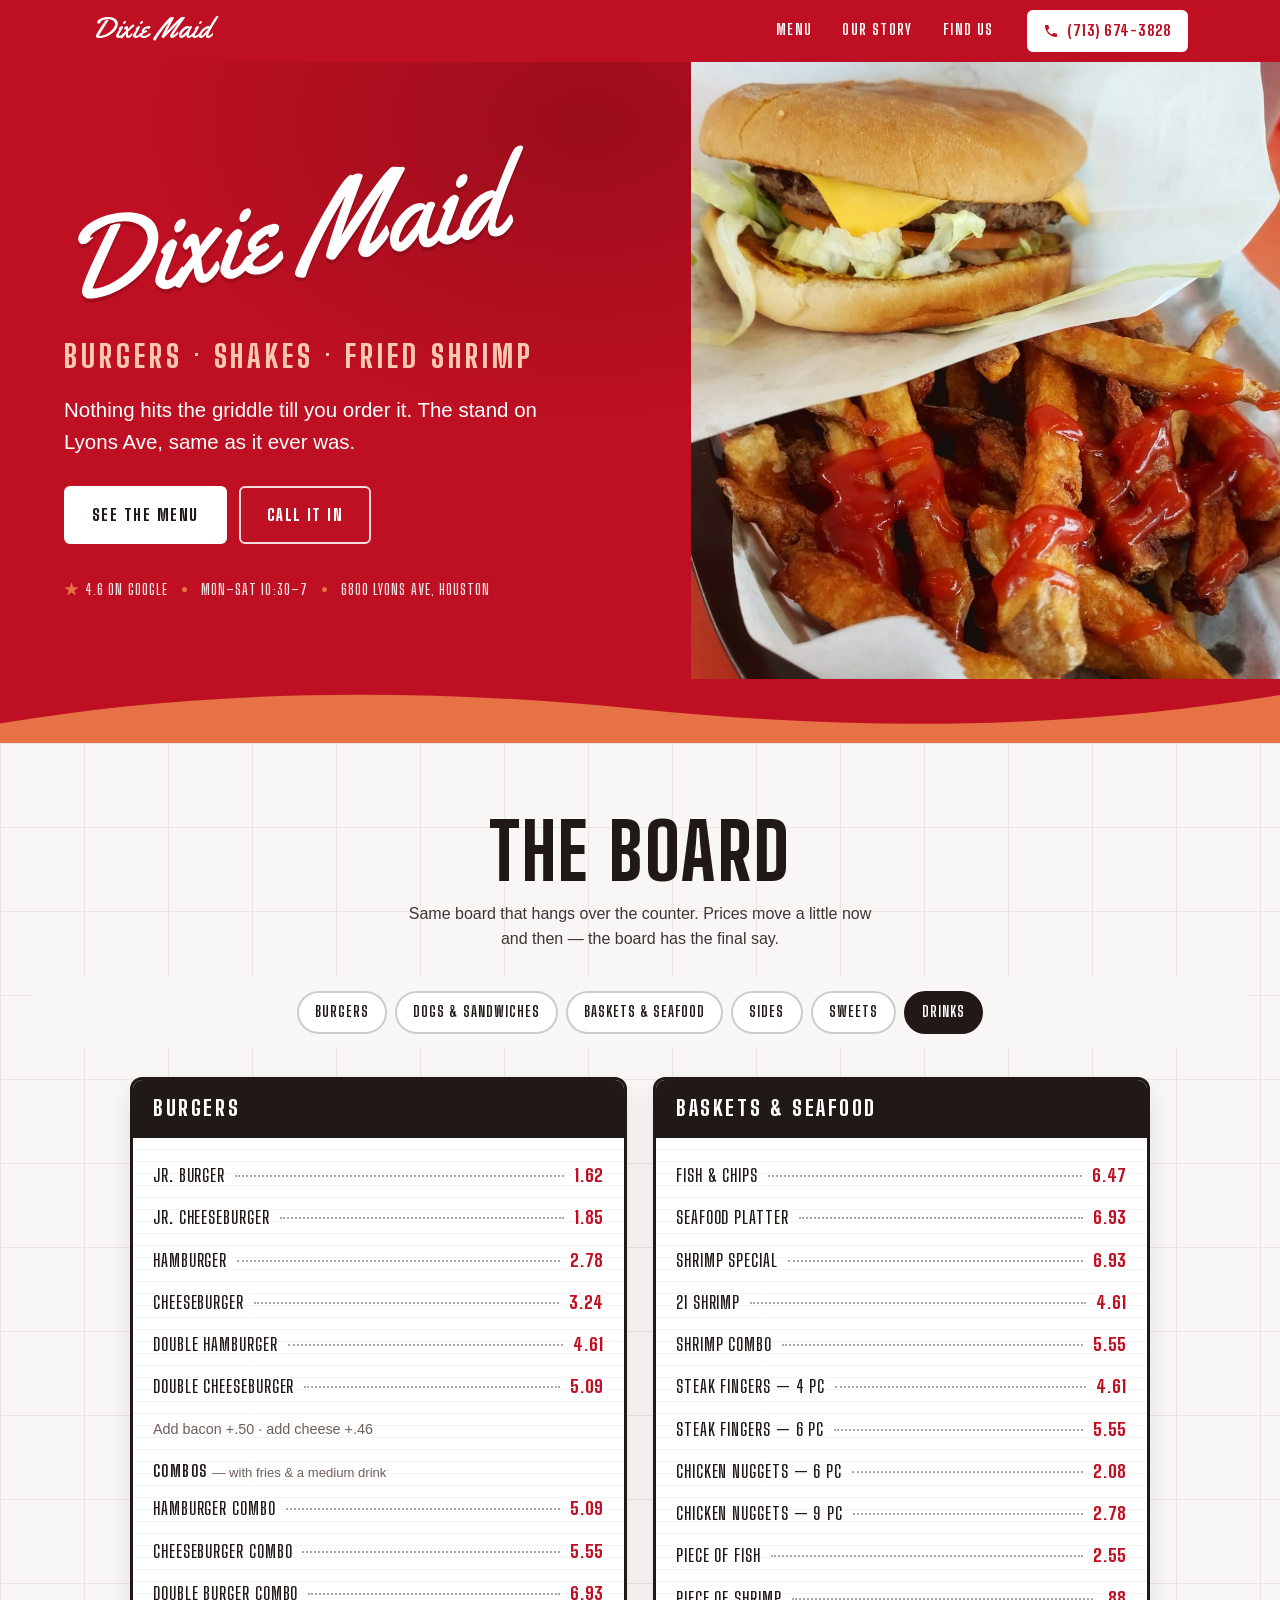
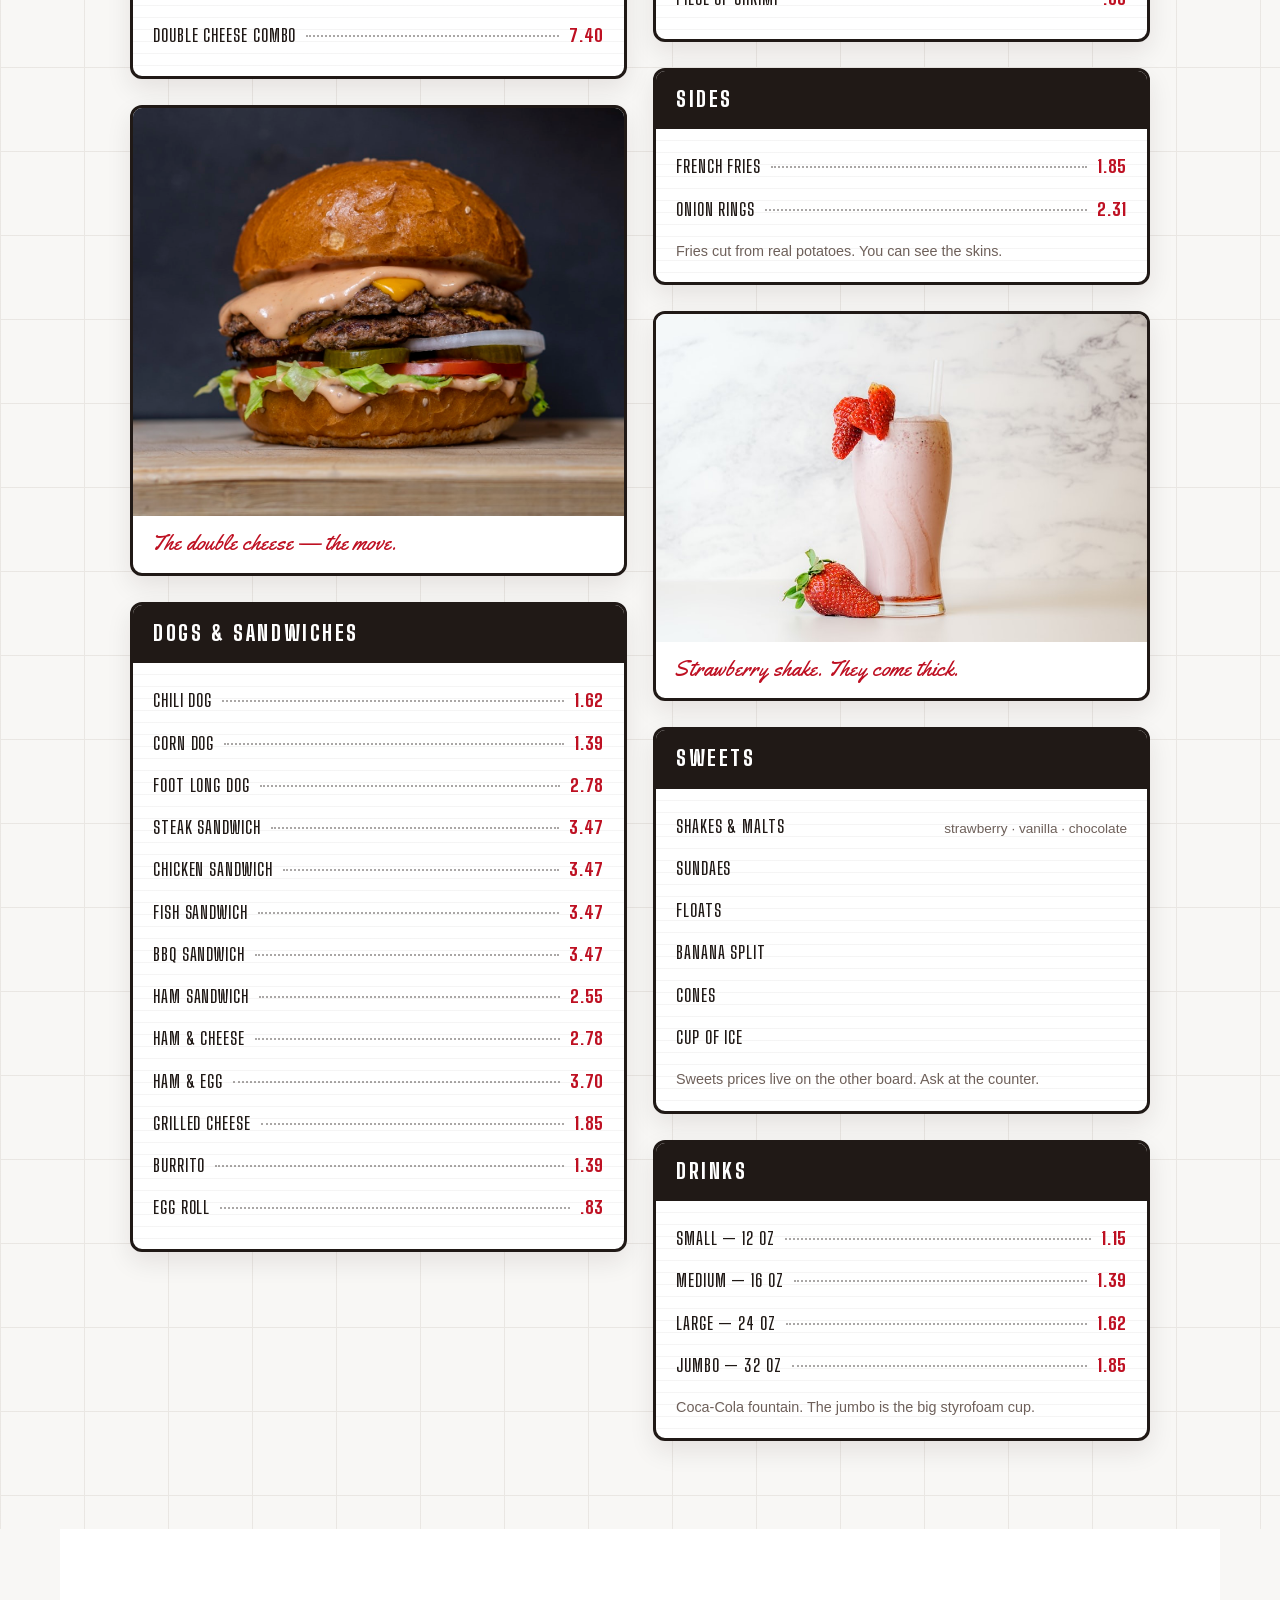
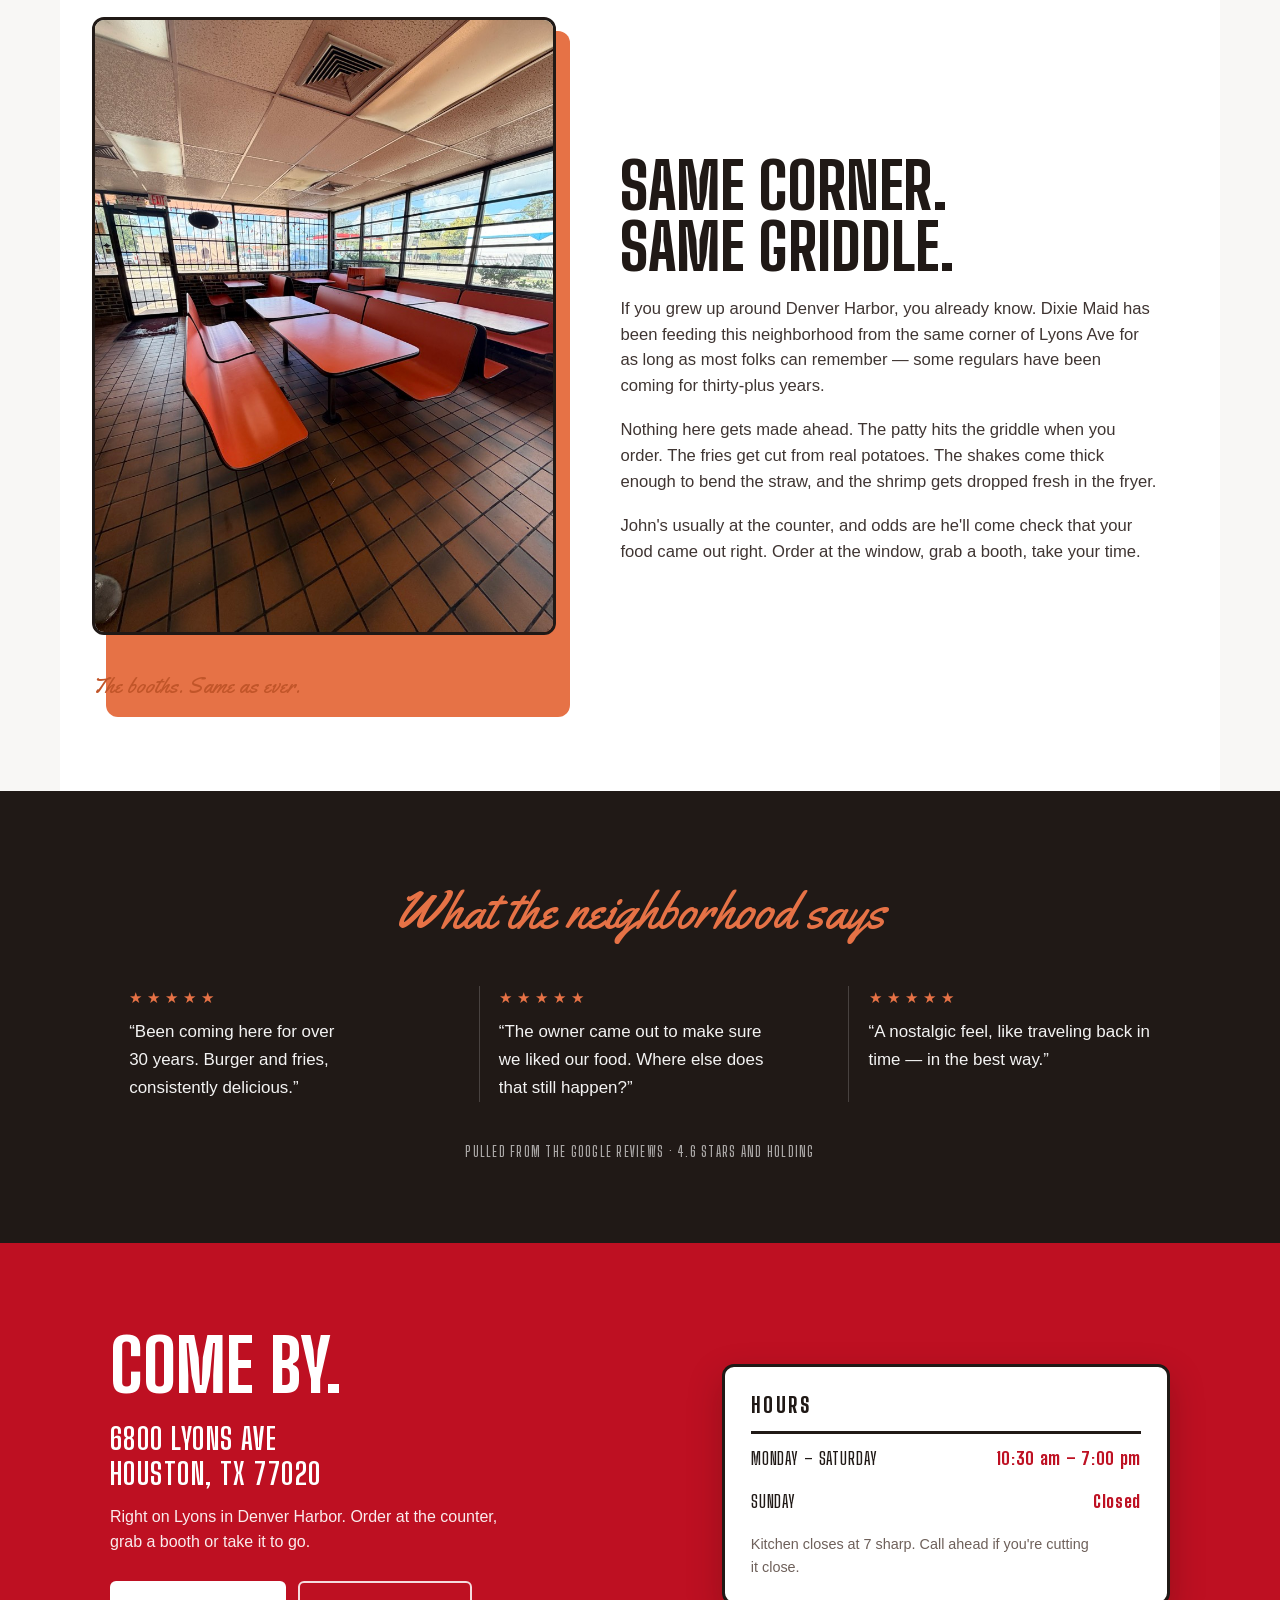
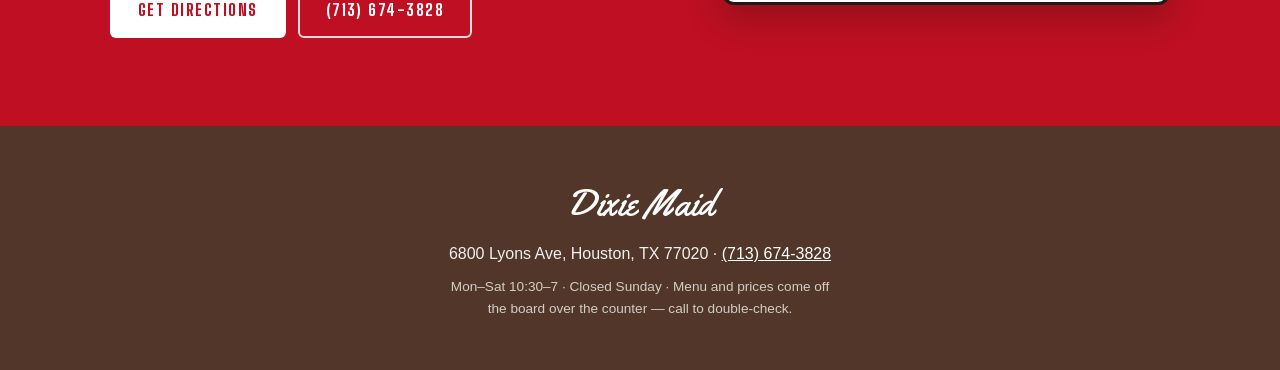
==== commit 76cb6b15: "Hero text hierarchy: bold signage tagline + larger, brighter supporting line Co-Authored-By: Claude " ====
--- a/index.html
+++ b/index.html
@@ -39,7 +39,8 @@
     <path d="M35.23-71.78L33.69-72L33.40-72Q31.57-72 29.63-73.46Q27.69-74.93 27.69-78.66Q27.69-82.40 31.75-87.16Q35.82-91.92 42.77-95.91Q49.73-99.90 60.10-102.47Q70.46-105.03 81.96-105.03Q105.47-105.03 118.69-95.76Q131.91-86.50 131.91-71.70Q131.91-62.48 127.81-53.25Q123.71-44.02 116.82-36.22Q109.94-28.42 100.63-21.64Q91.33-14.87 81.15-10.11Q59.18 0 39.11 0Q29.22 0 26.66-1.61Q25.71-2.12 24.79-3.19Q23.88-4.25 23.36-4.61Q21.97-5.49 21.97-8.39Q21.97-11.28 22.56-13.62Q24.76-21.46 42.30-47.64Q59.84-73.83 71.63-89.87Q72.44-90.97 79.91-91.48Q82.98-91.48 84.16-91.04Q85.33-90.60 85.33-89.47Q85.33-88.33 81.52-83.02Q77.71-77.71 57.06-45.89Q36.40-14.06 36.40-13.18Q36.40-12.30 42.88-12.30Q49.37-12.30 58.85-15.05Q68.33-17.80 76.68-22.27Q85.03-26.73 92.65-32.63Q100.27-38.53 105.69-44.68Q117.55-58.15 117.55-68.63Q117.55-79.10 108-86.43Q98.44-93.75 81.81-93.75Q70.61-93.75 60.64-90.01Q50.68-86.28 46.95-83.35Q43.21-80.42 43.21-79.39Q43.21-78.81 44.09-78.81L47.24-79.39Q47.90-79.39 47.90-79.10Q47.90-78.81 46.66-78.08Q45.41-77.34 44.64-76.50Q43.87-75.66 40.80-73.79Q37.72-71.92 35.23-71.78M169.92-80.42Q169.92-76.25 166.04-72.03Q162.16-67.82 157.95-67.82Q153.74-67.82 153.74-72.22Q153.74-76.61 157.43-80.60Q161.13-84.59 165.60-84.59Q167.58-84.59 168.75-83.50Q169.92-82.40 169.92-80.42M158.06-16.48Q158.06-14.28 157.62-13.33Q154.03-6.01 146.19-1.50Q138.35 3 132.57 3Q126.78 3 122.61-0.88Q118.43-4.76 118.43-8.79Q118.43-12.82 122.46-20.51Q126.49-28.20 130.52-34.72Q134.55-41.24 134.55-41.78Q134.55-42.33 133.04-43.95Q131.54-45.56 131.54-46.33Q131.54-47.09 134.58-50.35Q137.62-53.61 141.98-56.80Q146.34-59.99 148.65-59.99Q150.95-59.99 152.78-57.93Q154.61-55.88 154.61-54.20Q154.61-52.51 137.18-22.49Q136.96-22.05 135.97-20.54Q134.99-19.04 134.44-18.05Q133.89-17.07 133.15-15.67Q131.69-12.74 131.69-10.77Q131.69-8.28 135.06-8.28Q138.43-8.28 142.05-10.58Q145.68-12.89 148.32-15.67Q155.20-23.07 156.15-23.07Q158.06-23.07 158.06-16.48M206.03-65.99Q206.98-66.58 208.59-66.58Q210.21-66.58 212.70-64.71Q215.19-62.84 215.19-61.49Q215.19-60.13 214.23-59.33Q213.28-58.52 207.53-53.28Q201.78-48.05 194.38-41.24Q186.99-34.42 182.59-30.47Q182.01-23.44 182.01-15.93Q182.01-8.42 183.98-8.42Q188.23-9.01 194.24-15.23Q196.44-17.50 198.60-19.85Q200.76-22.19 201.23-22.60Q201.71-23 202.44-23Q203.76-23 204.09-21.46Q204.42-19.92 204.42-17.03Q204.42-14.14 204.05-13.33Q202.08-9.23 194.79-3.33Q187.50 2.56 180.98 2.56Q170.36 2.56 170.36-12.08Q170.36-15.09 170.80-19.34Q158.57-6.45 151.10 3Q150.51 3.81 148.68 3.81Q146.85 3.81 144.58 1.98Q142.31 0.15 142.31-1.35Q142.31-2.86 142.60-3.74Q143.41-6.67 152.01-15.97Q160.62-25.27 171.68-34.79Q171.39-41.09 171.39-44.49Q171.39-47.90 170.98-47.90Q170.58-47.90 168.27-45.78Q165.97-43.65 164.65-43.65Q163.33-43.65 162.27-46Q161.21-48.34 161.21-49.29Q161.21-52.59 166.81-57.71Q172.41-62.84 177.10-62.84Q178.42-62.84 180.58-61.49Q182.74-60.13 182.89-58.52Q183.40-50.83 183.40-45.78Q194.90-58.30 206.03-65.99M255.98-80.42Q255.98-76.25 252.10-72.03Q248.22-67.82 244.01-67.82Q239.79-67.82 239.79-72.22Q239.79-76.61 243.49-80.60Q247.19-84.59 251.66-84.59Q253.64-84.59 254.81-83.50Q255.98-82.40 255.98-80.42M244.12-16.48Q244.12-14.28 243.68-13.33Q240.09-6.01 232.25-1.50Q224.41 3 218.63 3Q212.84 3 208.67-0.88Q204.49-4.76 204.49-8.79Q204.49-12.82 208.52-20.51Q212.55-28.20 216.58-34.72Q220.61-41.24 220.61-41.78Q220.61-42.33 219.10-43.95Q217.60-45.56 217.60-46.33Q217.60-47.09 220.64-50.35Q223.68-53.61 228.04-56.80Q232.40-59.99 234.70-59.99Q237.01-59.99 238.84-57.93Q240.67-55.88 240.67-54.20Q240.67-52.51 223.24-22.49Q223.02-22.05 222.03-20.54Q221.04-19.04 220.50-18.05Q219.95-17.07 219.21-15.67Q217.75-12.74 217.75-10.77Q217.75-8.28 221.12-8.28Q224.49-8.28 228.11-10.58Q231.74-12.89 234.38-15.67Q241.26-23.07 242.21-23.07Q244.12-23.07 244.12-16.48M289.09-54.79Q289.09-49.95 285.17-46.29Q281.25-42.63 276.27-42.63Q274.66-42.63 274.15-43.40Q273.63-44.17 273.63-45.41Q273.63-46.66 273.93-47.83Q271.29-46.95 268.07-45.12Q264.84-43.29 260.16-39.70Q255.47-36.11 255.47-34.35Q255.47-33.76 257.19-33.76Q258.91-33.76 262.50-34.97Q266.09-36.18 267.52-36.18Q268.95-36.18 269.38-36.04Q270.34-35.52 271.44-33.80Q272.53-32.08 272.53-31.09Q272.53-30.10 270.63-28.49Q268.73-26.88 266.31-26.04Q263.89-25.20 263.09-24.76Q247.63-16.11 247.63-12.89Q247.63-7.18 257.37-7.18Q263.60-7.18 269.90-11.13Q275.24-14.50 279.53-17.98Q283.81-21.46 284.95-22.27Q286.08-23.07 286.67-23.07Q288.57-23.07 288.57-18.82Q288.57-14.58 288.06-13.22Q287.55-11.87 285.13-9.89Q269.46 2.86 255.47 2.86Q248 2.86 243.53 0.81Q235.33-2.93 235.33-10.62Q235.33-20.73 249.32-25.93Q246.53-27.17 245.73-29.11Q244.92-31.05 244.92-35.34Q244.92-39.62 248.91-44.42Q252.91-49.22 258.69-52.29Q271.58-59.25 281.69-59.25Q284.11-59.25 286.60-58.08Q289.09-56.91 289.09-54.79M429.49-27.03L430.08-24.24Q430.08-22.49 428.25-20.07Q423.41-13.77 412.76-5.60Q402.10 2.56 397.05 2.56Q391.99 2.56 389.14-0.40Q386.28-3.37 386.28-7.18Q386.28-11.72 395.80-27.25Q410.08-50.32 432.28-81.15Q427.59-76.32 407.37-55.08Q362.62-8.20 355.08-1.98Q353.83-0.95 351.45-0.95Q349.07-0.95 346.44-2.89Q343.80-4.83 343.80-7.25L343.80-7.62Q344.09-10.69 357.93-37.72Q371.78-64.75 381.15-80.71Q367.31-65.48 353.17-46.73Q326.29-11.13 313.84 13.92Q312.74 16.26 311.13 16.26Q309.52 16.26 306.45 15.45Q300 13.70 300 9.30Q300 6.67 310.77-9.56Q321.53-25.78 335.74-45.01Q349.95-64.23 365.19-82.03Q386.21-106.64 392.21-106.64Q393.16-106.64 394.04-106.16Q394.92-105.69 395.14-105.69Q395.36-105.69 395.58-105.91Q396.53-107.08 399.35-107.08Q402.17-107.08 404.85-105.98Q407.52-104.88 407.52-103.49Q407.52-102.61 400.20-89.50Q375.66-46 367.24-29.74Q375.29-39.48 390.27-55.59Q405.25-71.70 421.73-87.74Q443.19-108.54 447.36-108.54Q449.05-108.54 451.61-107.81Q456.15-106.49 460.33-106.49Q461.50-106.27 462.34-105.51Q463.18-104.74 463.18-103.93Q463.18-103.12 462.74-102.61Q438.94-70.97 422.61-46.80Q406.27-22.63 402.47-14.14Q410.16-15.75 425.39-32.52Q426.05-33.40 426.34-33.69Q426.64-33.98 426.86-34.28Q428.10-35.74 428.76-32.45Q429.05-30.54 429.16-29.77Q429.27-29 429.38-28.16Q429.49-27.32 429.49-27.03M489.18-55.66Q494.75-55.66 494.75-51.86Q494.75-49.80 493.80-48.85Q492.85-47.90 489.73-42.52Q486.62-37.13 482.85-28.75Q479.08-20.36 477.98-14.43Q477.76-13.70 477.76-12.38Q477.76-8.35 479.96-8.35Q482.15-8.35 485.16-10.44Q488.16-12.52 490.50-14.90Q492.85-17.29 495.08-19.78Q497.31-22.27 497.75-22.63Q498.19-23 499.07-23Q500.46-23 500.76-20.87Q501.05-18.75 501.05-16.48Q501.05-14.21 500.61-13.33Q498.49-9.16 491.27-3.30Q484.06 2.56 478.16 2.56Q472.27 2.56 469.48-1.03Q466.70-4.61 466.70-8.97Q466.70-13.33 468.16-16.63Q462.08-8.72 454.21-3.22Q446.34 2.27 441.36 2.27Q436.38 2.27 433.23-0.73Q429.20-4.47 429.20-11.10Q429.20-17.72 432.17-24.43Q435.13-31.13 439.97-36.66Q444.80-42.19 450.59-46.73Q462.74-56.25 473-56.25Q476.95-56.25 479.44-54.93Q481.93-53.61 482.59-51.64Q484.35-54.27 485.56-54.97Q486.77-55.66 489.18-55.66M479.44-47.53Q466.92-47.53 453.52-33.62Q448.75-28.64 444.76-21.68Q440.77-14.72 440.77-12.16Q440.77-9.59 442.24-9.59Q444.29-9.59 453.66-17.69Q463.04-25.78 466.11-29.59Q469.48-33.84 479.44-47.53M542.07-80.42Q542.07-76.25 538.18-72.03Q534.30-67.82 530.09-67.82Q525.88-67.82 525.88-72.22Q525.88-76.61 529.58-80.60Q533.28-84.59 537.74-84.59Q539.72-84.59 540.89-83.50Q542.07-82.40 542.07-80.42M530.20-16.48Q530.20-14.28 529.76-13.33Q526.17-6.01 518.33-1.50Q510.50 3 504.71 3Q498.93 3 494.75-0.88Q490.58-4.76 490.58-8.79Q490.58-12.82 494.60-20.51Q498.63-28.20 502.66-34.72Q506.69-41.24 506.69-41.78Q506.69-42.33 505.19-43.95Q503.69-45.56 503.69-46.33Q503.69-47.09 506.73-50.35Q509.77-53.61 514.12-56.80Q518.48-59.99 520.79-59.99Q523.10-59.99 524.93-57.93Q526.76-55.88 526.76-54.20Q526.76-52.51 509.33-22.49Q509.11-22.05 508.12-20.54Q507.13-19.04 506.58-18.05Q506.03-17.07 505.30-15.67Q503.83-12.74 503.83-10.77Q503.83-8.28 507.20-8.28Q510.57-8.28 514.20-10.58Q517.82-12.89 520.46-15.67Q527.34-23.07 528.30-23.07Q530.20-23.07 530.20-16.48M616.77-109.79Q618.16-109.79 618.97-108.91Q619.78-108.03 619.78-107.12Q619.78-106.20 618.35-103.75Q616.92-101.29 611.79-93.05Q606.67-84.81 603.81-80.13Q587.18-53.10 577.73-34.42Q568.29-15.75 568.29-11.87L568.29-11.28Q568.29-8.28 570.48-8.28Q572.68-8.28 575.79-10.33Q578.91-12.38 581.25-14.72Q583.59-17.07 585.97-19.59Q588.35-22.12 588.87-22.56Q589.38-23 590.19-23Q591.43-23 591.80-21.42Q592.16-19.85 592.16-17.03Q592.16-14.21 591.72-13.33Q589.60-9.23 582.39-3.33Q575.17 2.56 568.73 2.56Q557.74 2.56 557.74-6.74Q557.74-12.52 562.13-21.90Q556.20-14.21 550.05-8.79Q538.62 1.17 530.20 1.17Q525.51 1.17 523.28-2.12Q521.04-5.42 521.04-11.61Q521.04-17.80 525.88-26.44Q530.71-35.08 537.93-42Q545.14-48.93 553.93-53.58Q562.72-58.23 570.12-58.23Q572.46-58.23 575.61-55.37Q577.73-58.74 583.45-68.85Q601.39-99.10 607.18-105.76Q610.25-109.79 616.77-109.79M571.14-48.49Q560.60-46.14 551.51-38.67Q542.43-31.20 537.89-23.03Q533.35-14.87 533.35-12.45Q533.35-10.03 534.38-10.03Q538.77-10.03 556.13-29.66Q564.77-39.33 571.14-48.49" transform="translate(-21.97265625, 0)" fill="#ffffff"/>
   </g>
 </svg></div>
-      <p class="hero-sub">Thick shakes, fried shrimp, chili dogs — and nothing hits the griddle till you order it. The stand on Lyons Ave, same as it ever was.</p>
+      <p class="hero-line">Burgers &middot; Shakes &middot; Fried Shrimp</p>
+      <p class="hero-sub">Nothing hits the griddle till you order it. The stand on Lyons Ave, same as it ever was.</p>
       <div class="hero-cta">
         <a class="btn btn-solid" href="#menu">See the Menu</a>
         <a class="btn btn-ghost" href="tel:+17136743828">Call It In</a>
--- a/styles.css
+++ b/styles.css
@@ -181,11 +181,21 @@
   filter: drop-shadow(0 4px 0 rgba(0, 0, 0, 0.15));
 }
 .hero-logo svg { display: block; width: 100%; height: auto; }
+.hero-line {
+  font-family: var(--sign);
+  font-weight: 800;
+  font-size: clamp(1.35rem, 2.6vw, 1.9rem);
+  letter-spacing: 0.13em;
+  text-transform: uppercase;
+  color: oklch(0.87 0.07 45); /* pale bench orange on red */
+  margin-top: 0.9rem;
+}
 .hero-sub {
-  margin-top: 0.9em;
-  font-size: clamp(1rem, 1.4vw, 1.15rem);
-  max-width: 44ch;
-  color: rgba(255, 255, 255, 0.94);
+  margin-top: 0.7em;
+  font-size: clamp(1.1rem, 1.6vw, 1.3rem);
+  font-weight: 500;
+  max-width: 42ch;
+  color: #ffffff;
 }
 .hero-cta {
   display: flex;
